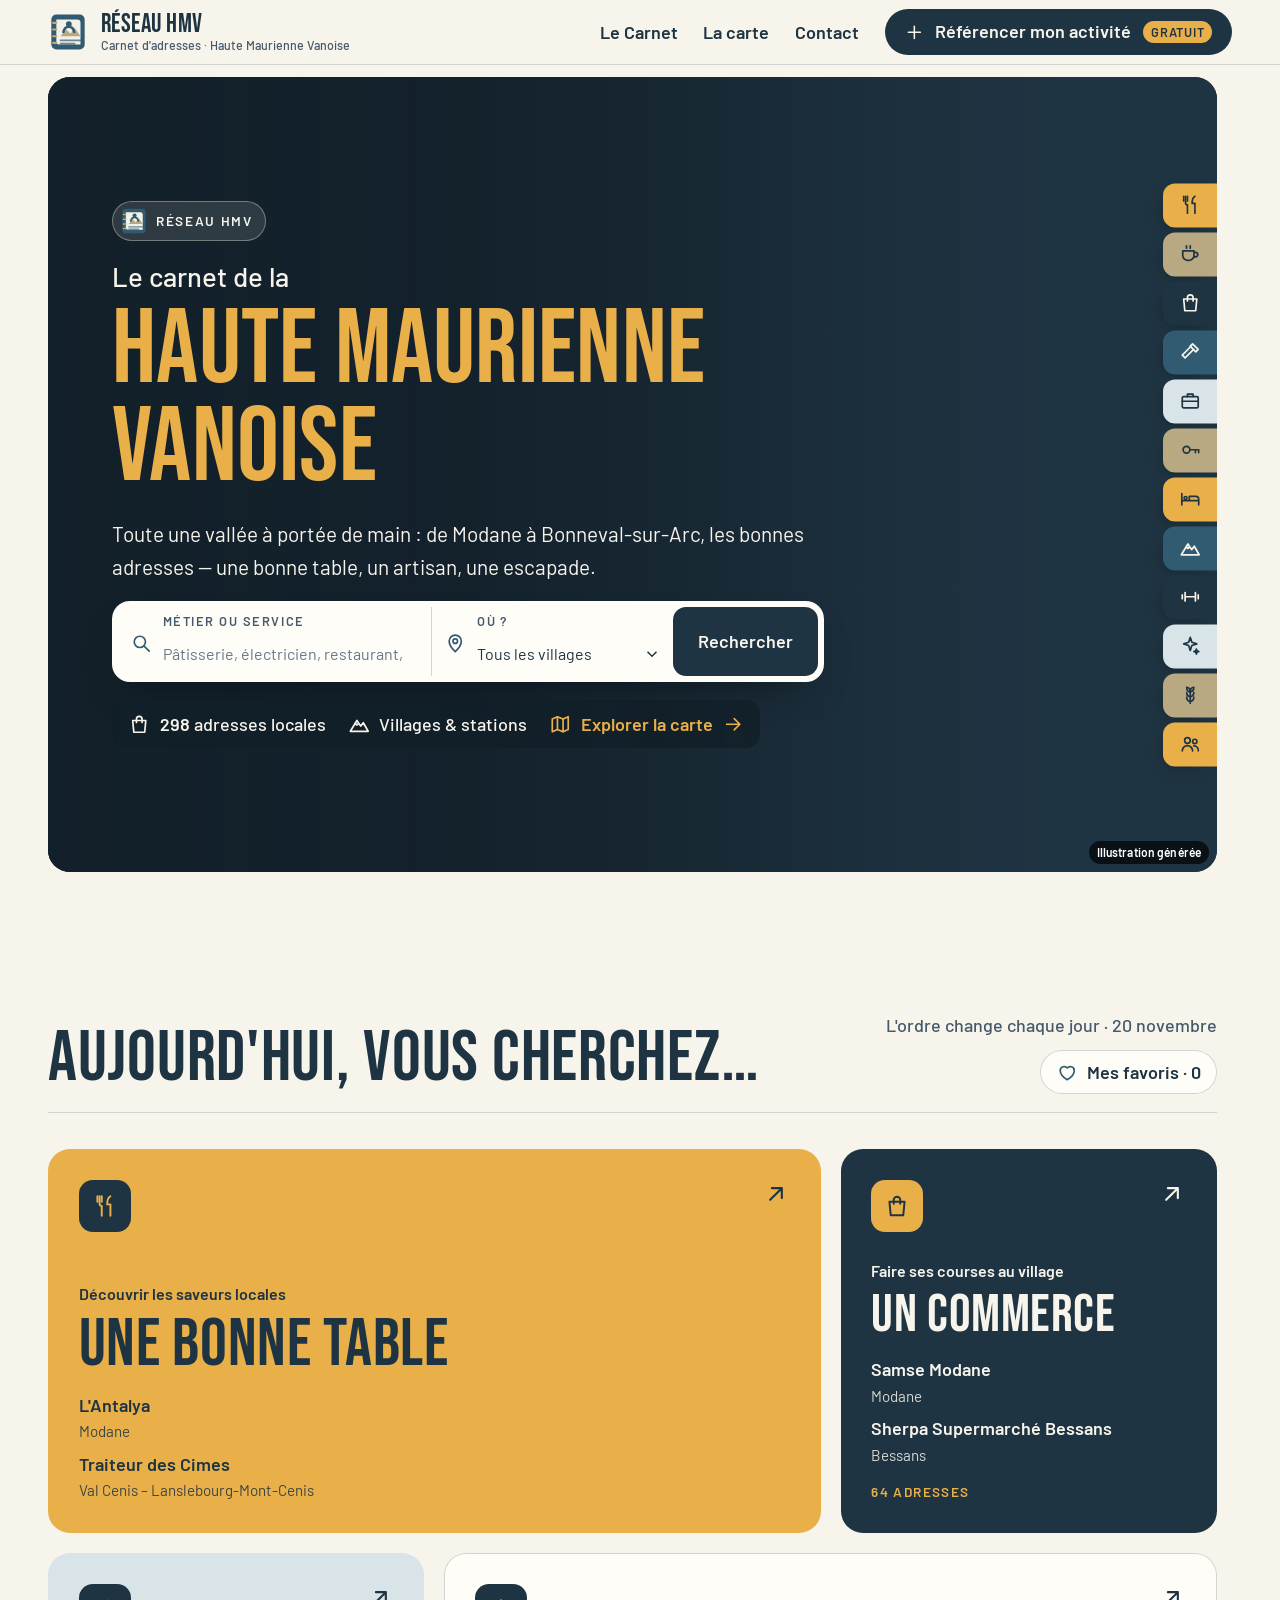
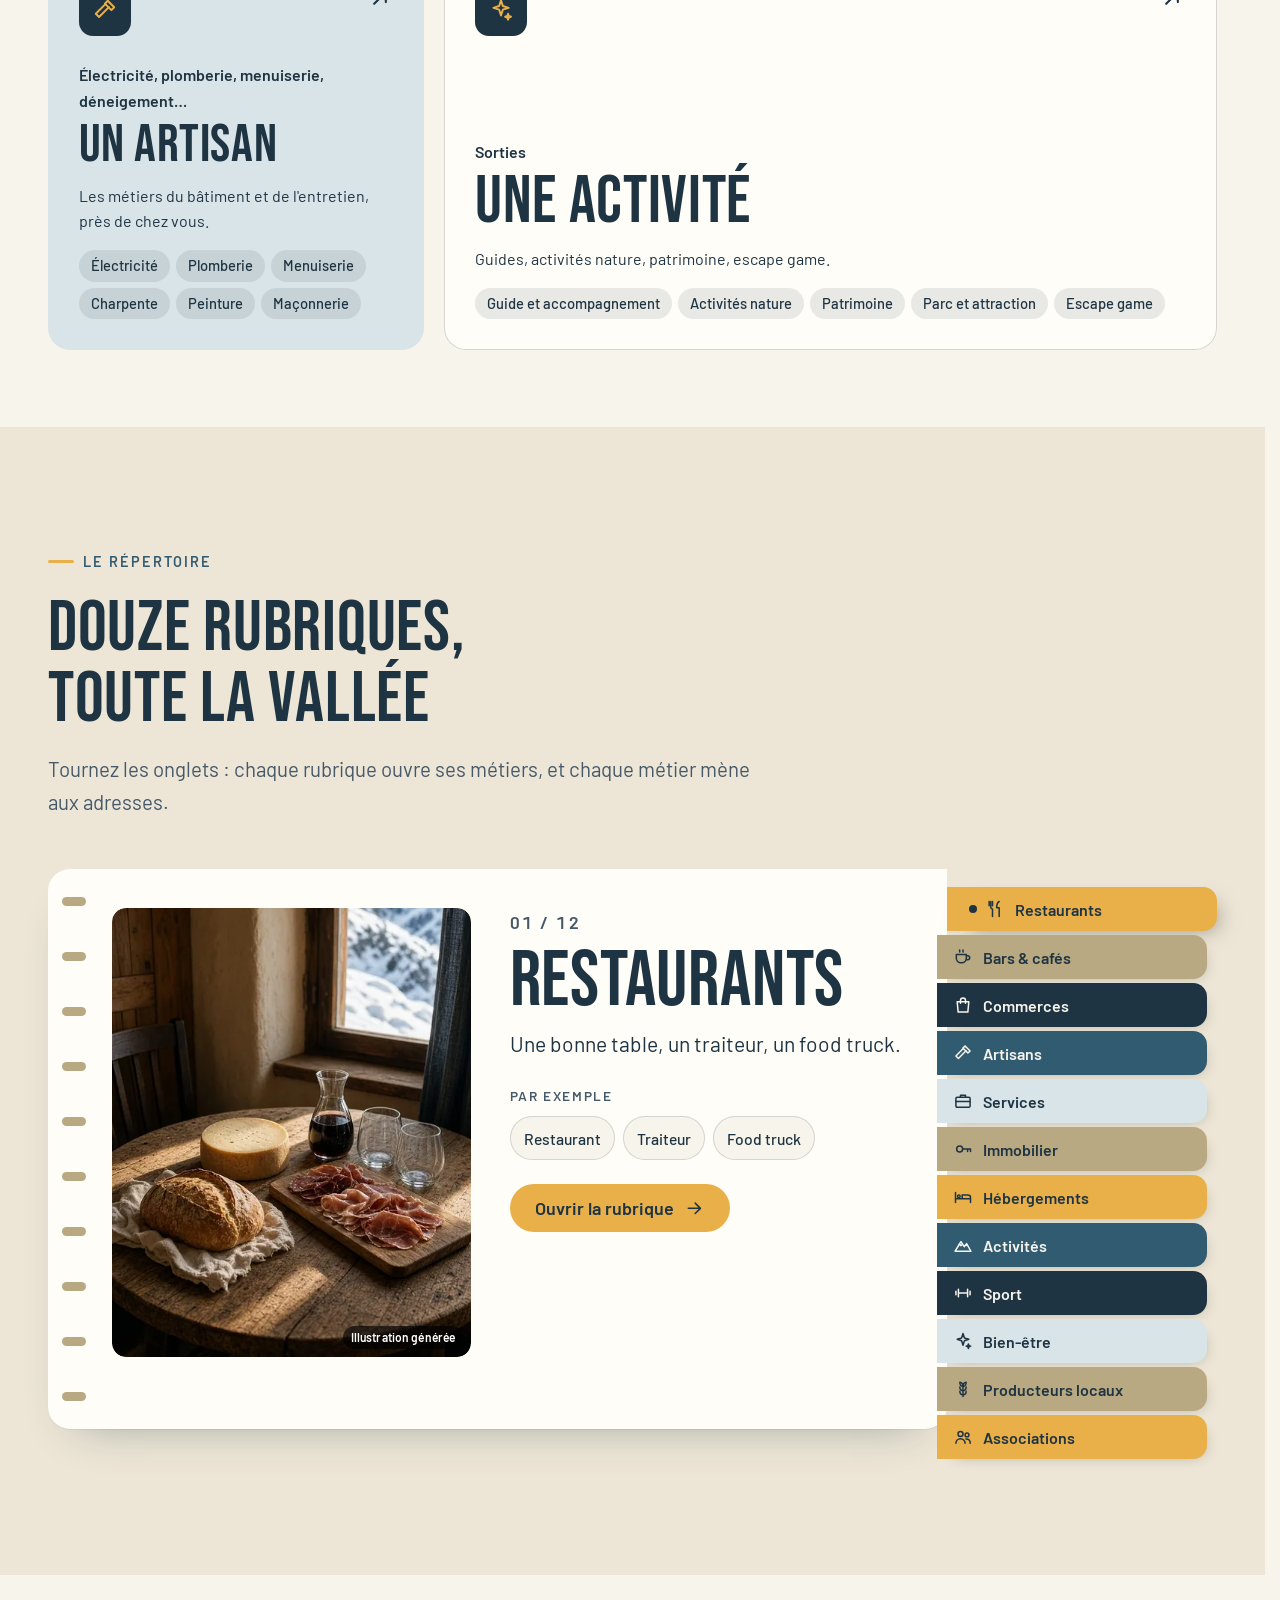
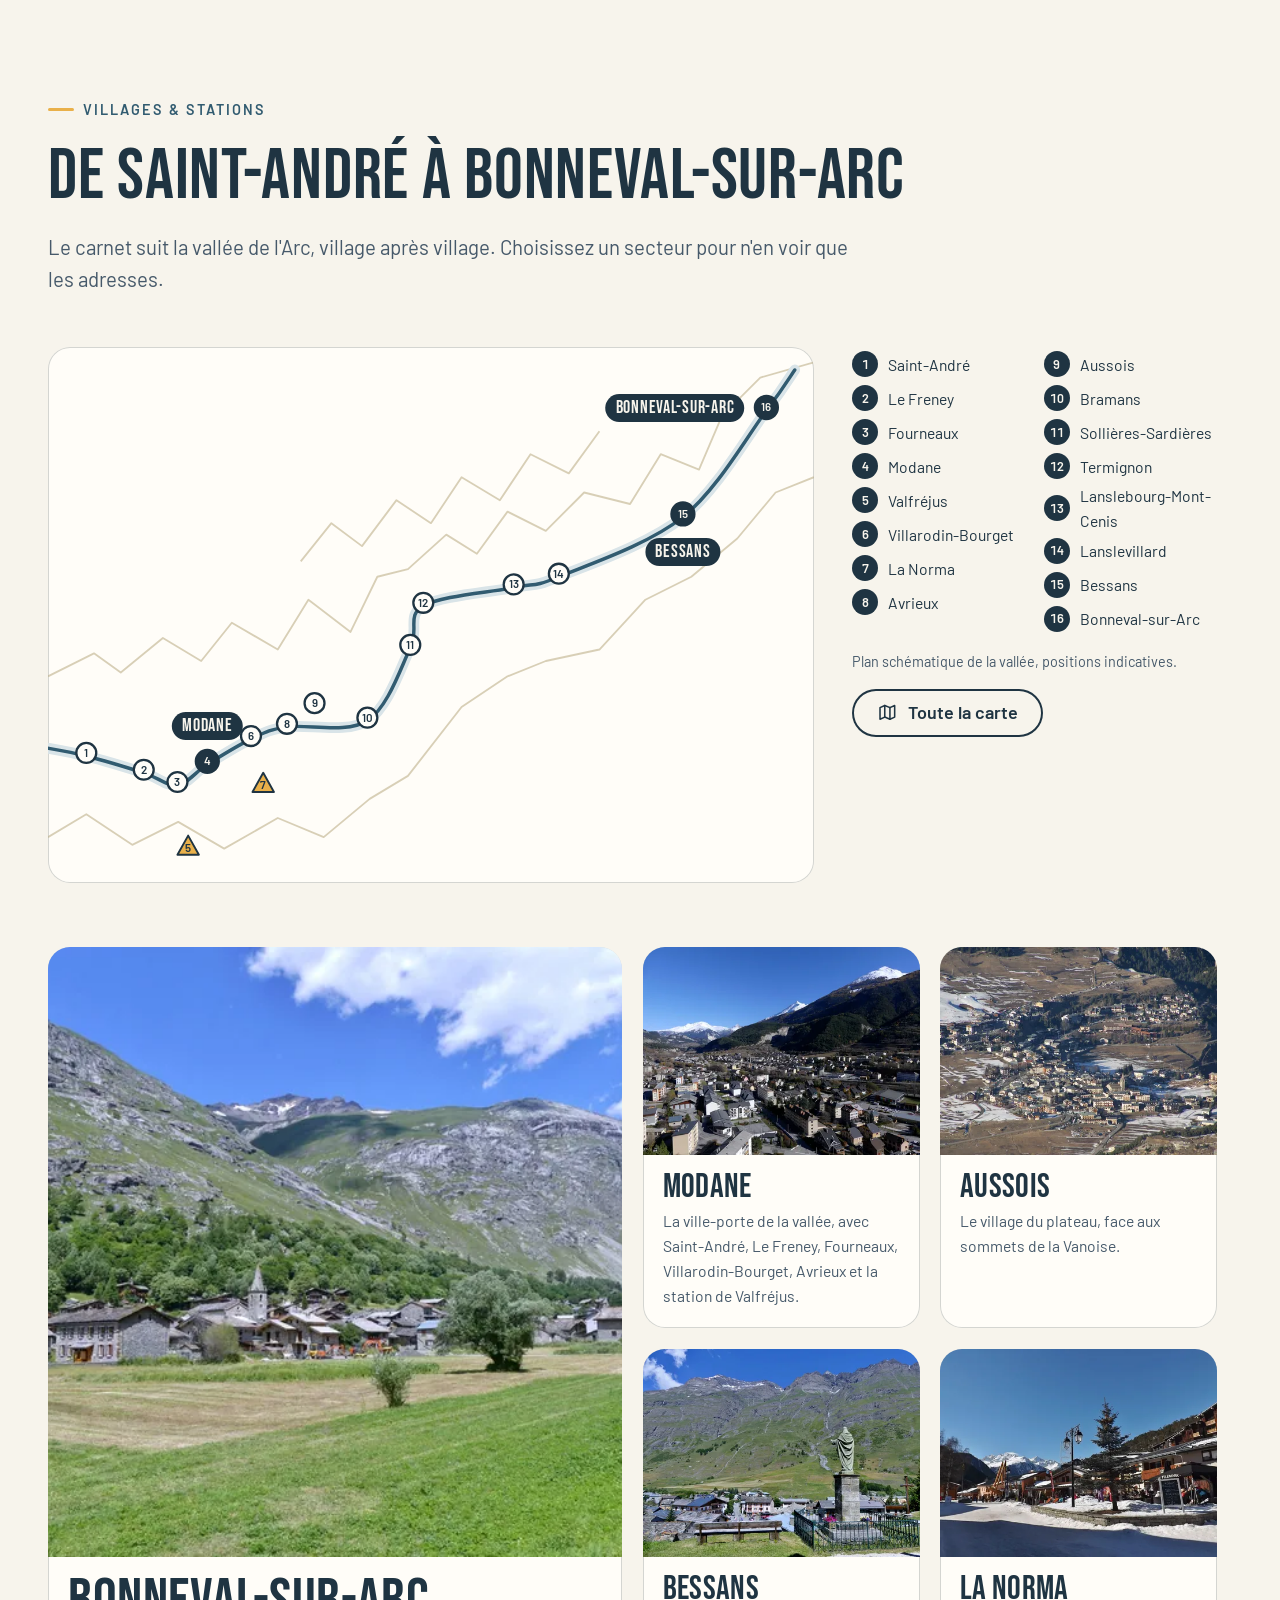
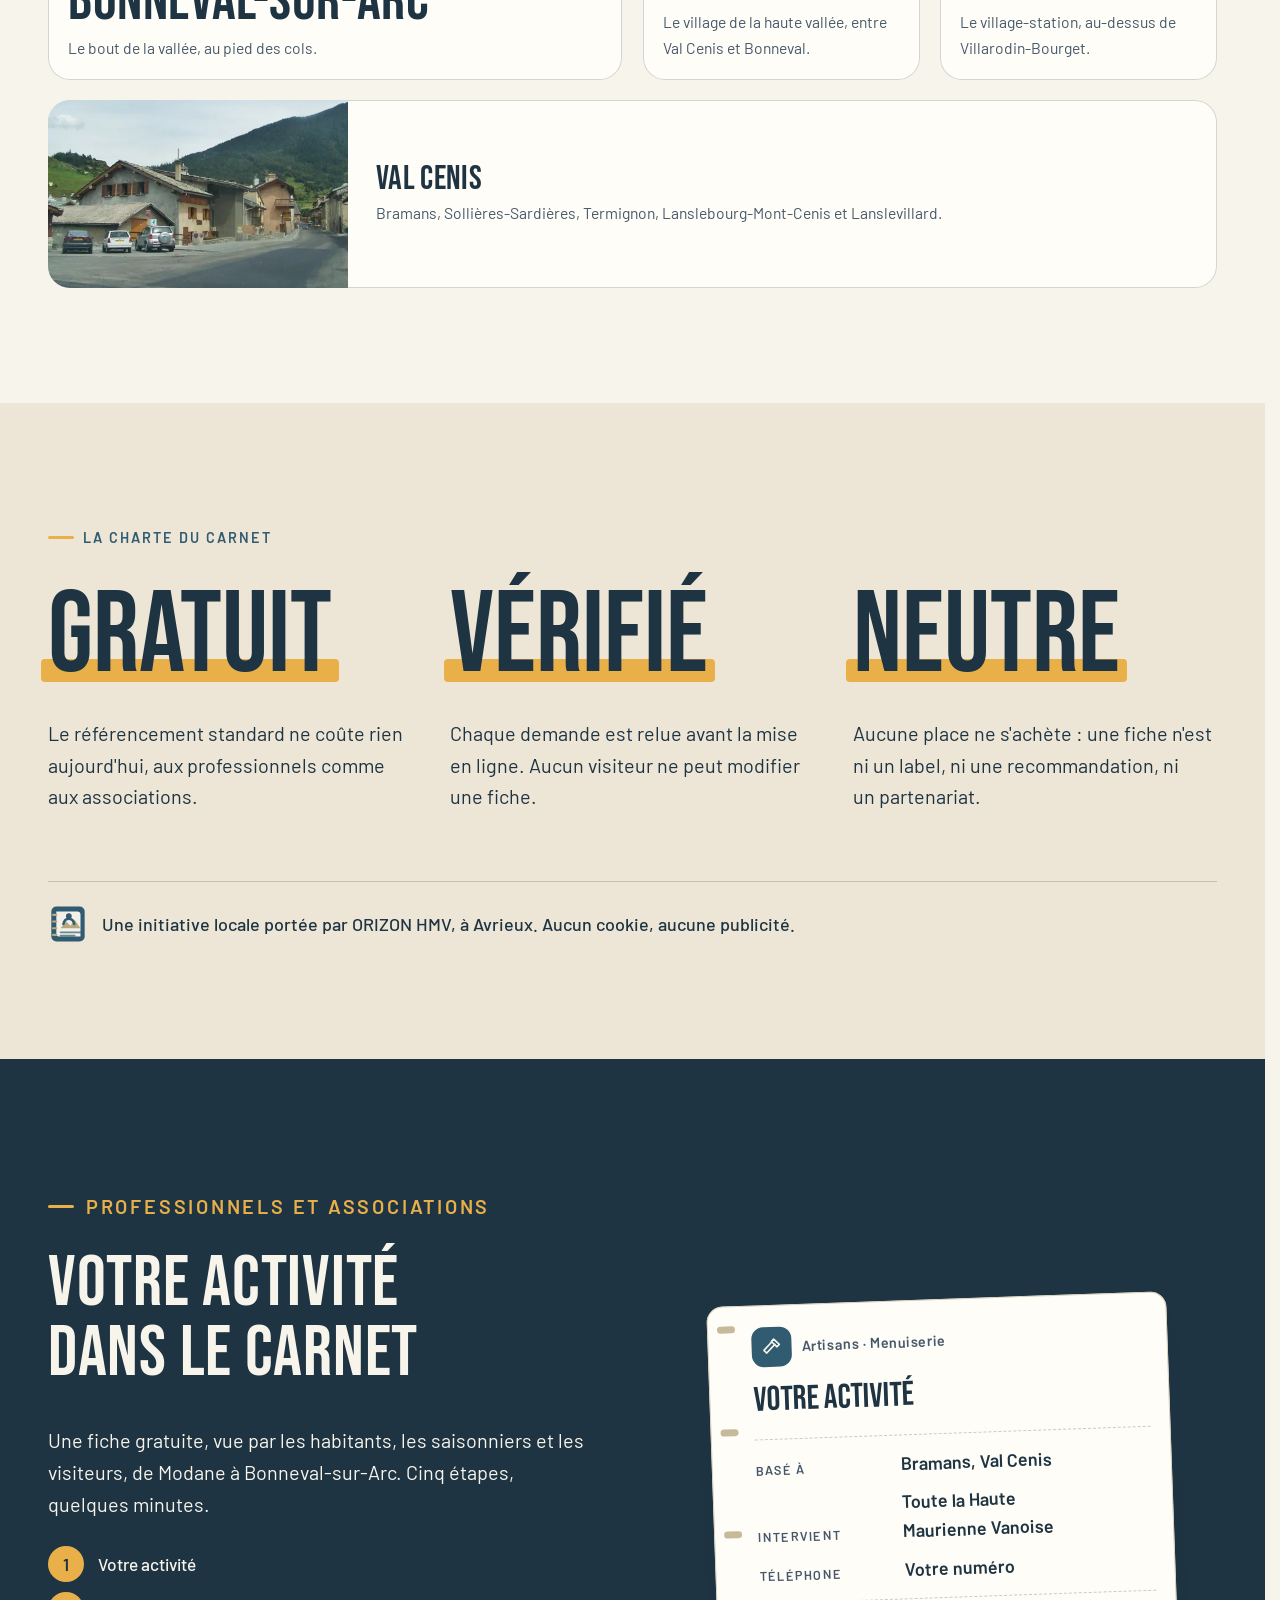
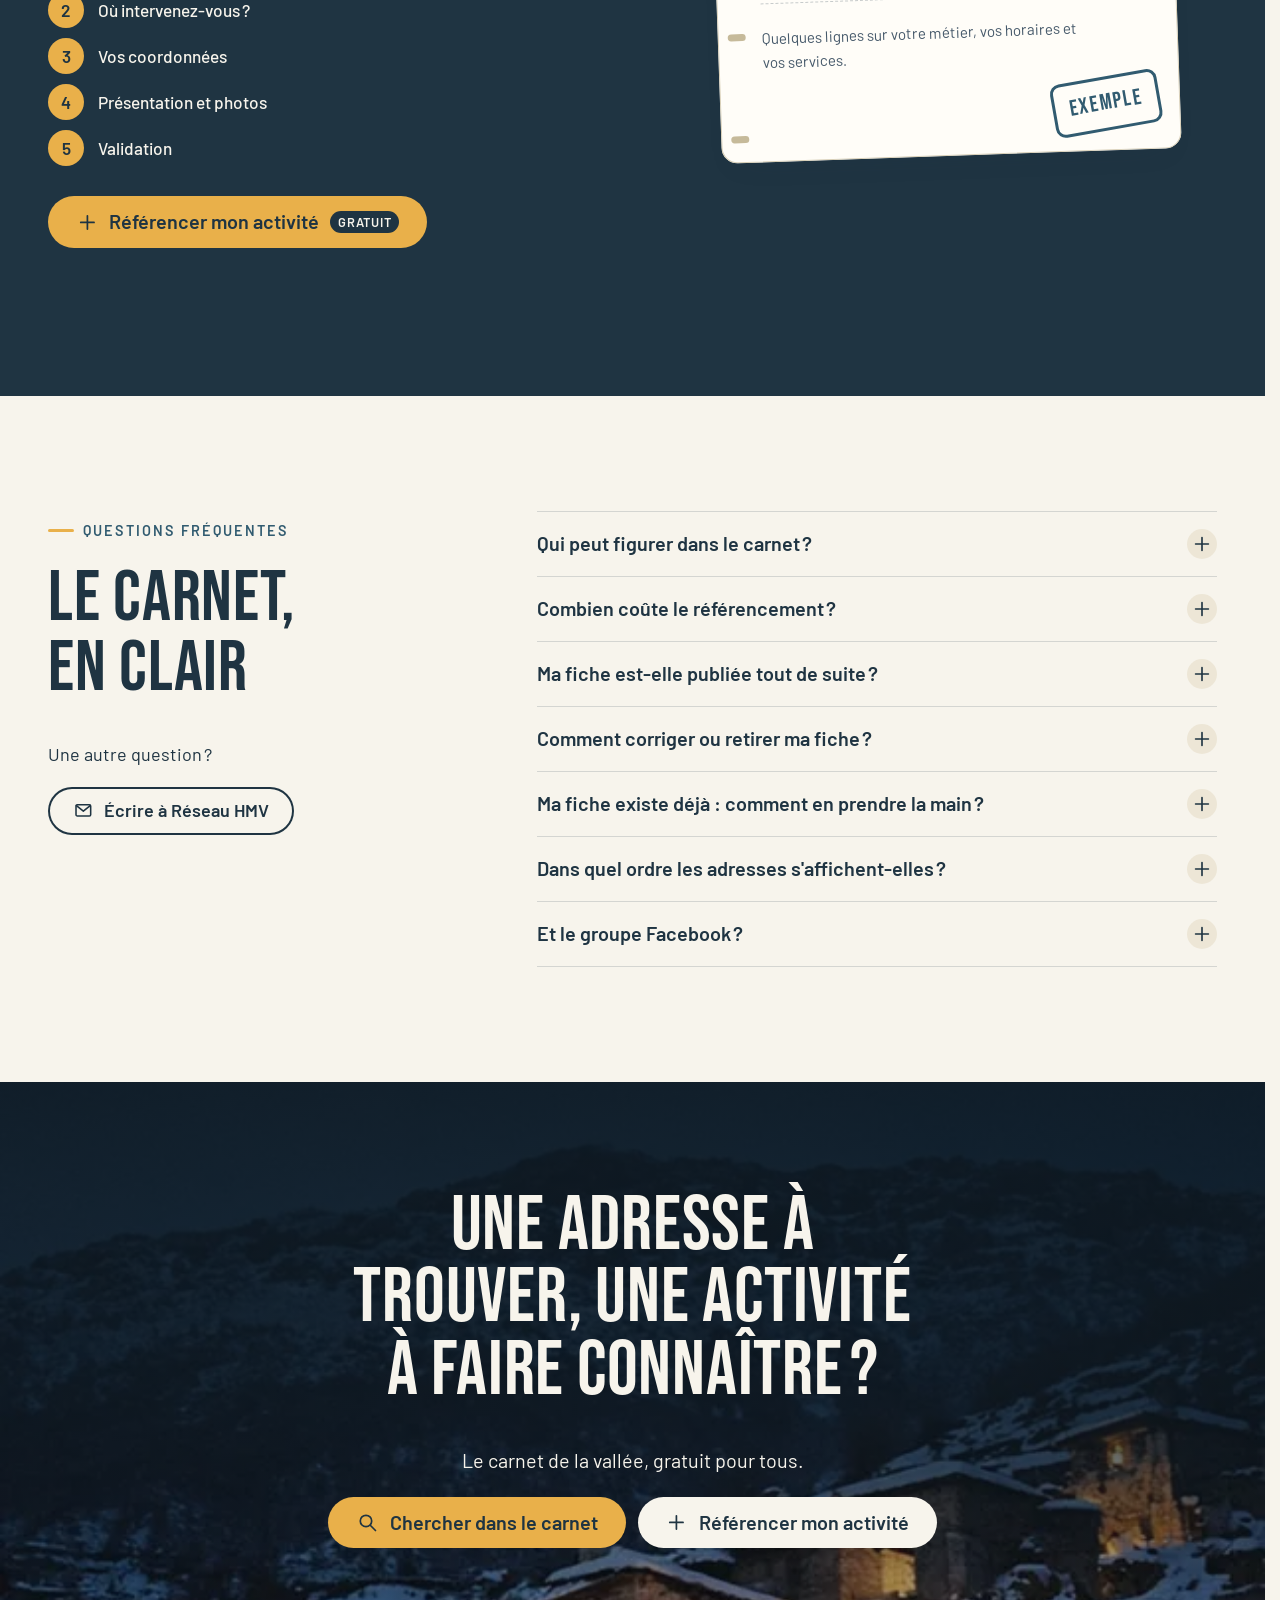
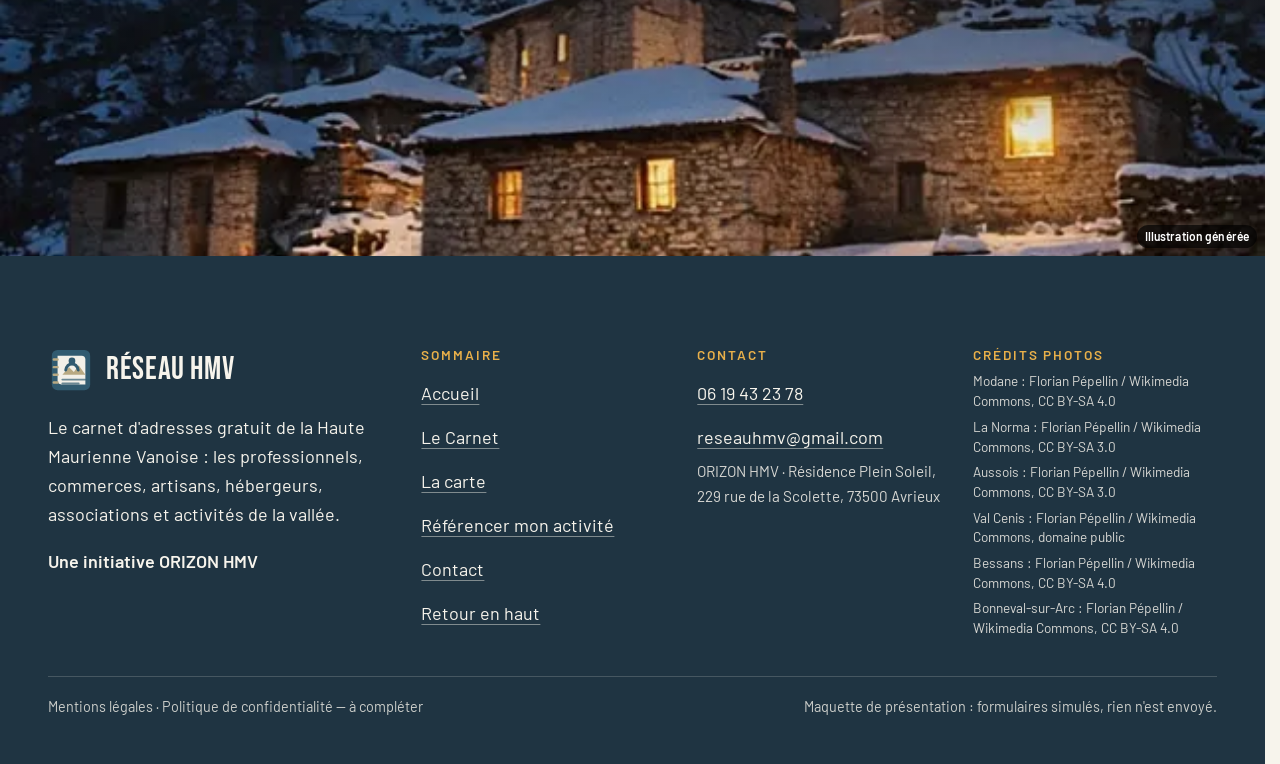
==== index.html @ 0763e782 "Maquette Reseau HMV v1" ====
<!doctype html>
<html lang="fr" data-v="1">
<head>
<meta charset="utf-8">
<meta name="viewport" content="width=device-width, initial-scale=1, viewport-fit=cover">
<title>Réseau HMV · Le carnet d&#39;adresses de la Haute Maurienne Vanoise</title>
<meta name="description" content="Toutes les bonnes adresses de la Haute Maurienne Vanoise, de Modane à Bonneval-sur-Arc : restaurants, commerces, artisans, hébergements, activités. Référencement gratuit.">
<meta name="robots" content="noindex, nofollow">
<link rel="canonical" href="https://reseauhmv-maquette.vercel.app/">
<style>:root{--fond:#f7f4ec;--texte:#1f3442;--voile-fond:#1f3442;--ouverture-fond:#1f3442;--menu-fond:#f7f4ec}:root { --entete-h: 72px; --barres-h: 0px; } html { background: var(--fond); color: var(--texte); scrollbar-gutter: stable; } body { margin: 0; background: var(--fond); } html.js:not(.secours):not([data-arrivee="retour"]) [data-anime] { opacity: 0; } html.js:not(.secours):not([data-arrivee="retour"]) [data-anime].vu { opacity: 1; } [data-voile] { position: fixed; inset: 0; z-index: 900; background: var(--voile-fond); transform: translateY(100%); visibility: hidden; pointer-events: none; } html[data-arrivee="voile"]:not(.voile-leve):not(.secours) [data-voile] { transform: none; visibility: visible; } html.secours [data-voile] { visibility: hidden !important; } .ouverture-panneau { position: fixed; inset: 0; z-index: 850; display: none; place-content: center; justify-items: center; background: var(--ouverture-fond, var(--voile-fond)); color: var(--fond); text-align: center; } html.js[data-arrivee="intro"]:not(.secours):not(.intro-finie) .ouverture-panneau { display: grid; } html.defilement-bloque, html.defilement-bloque body, html.js[data-arrivee="intro"]:not(.secours):not(.intro-finie), html.js[data-arrivee="intro"]:not(.secours):not(.intro-finie) body, html[data-arrivee="voile"]:not(.voile-leve):not(.secours), html[data-arrivee="voile"]:not(.voile-leve):not(.secours) body { overflow: hidden; } html.js[data-arrivee="intro"]:not(.secours):not(.intro-finie) { background-color: var(--ouverture-fond, var(--voile-fond)); } html[data-arrivee="voile"]:not(.voile-leve):not(.secours) { background-color: var(--voile-fond); }</style>
<script>(function () {
var d = document.documentElement, ss = null, ls = null;
try { ss = window.sessionStorage; ls = window.localStorage; } catch (e) {}
d.classList.add('js');
var nav = performance.getEntriesByType ? performance.getEntriesByType('navigation')[0] : null;
var type = nav ? nav.type : 'navigate';
var depart = null;
try { depart = JSON.parse(ss.getItem('socle:depart') || 'null'); ss.removeItem('socle:depart'); } catch (e) {}
if (depart && !(Date.now() - depart.t < 15000)) depart = null;
var mode = type === 'back_forward' ? 'retour' : type === 'reload' ? 'intro' : depart ? 'voile' : 'intro';
d.setAttribute('data-arrivee', mode);
if (mode === 'voile' && depart.couleur) d.style.setProperty('--voile-fond', depart.couleur);
if (type === 'reload' && 'scrollRestoration' in history) {
history.scrollRestoration = 'manual';
}
try {
var choisie = ls && ls.getItem('socle:langue');
var langue = (d.lang || '').slice(0, 2);
if (choisie && choisie !== langue && type === 'navigate' && !depart) {
var alt = document.querySelector('link[rel="alternate"][hreflang="' + choisie + '"]');
if (alt) location.replace(new URL(alt.href).pathname + location.search + location.hash);
}
} catch (e) {}
setTimeout(function () { if (!d.classList.contains('demarre')) d.classList.add('secours'); }, 2000);
})();</script>
<link rel="preload" href="/assets/fonts/bebas-neue-400.woff2" as="font" type="font/woff2" crossorigin>
<link rel="preload" href="/assets/fonts/barlow-400.woff2" as="font" type="font/woff2" crossorigin>
<link rel="stylesheet" href="/assets/css/socle.css?v=1">
<link rel="stylesheet" href="/assets/css/site.css?v=1">
<link rel="modulepreload" href="/assets/js/site.js?v=1">
<link rel="modulepreload" href="/assets/js/socle/index.js?v=1">
<script src="/assets/vendor/gsap.min.js" defer></script>
<script src="/assets/vendor/ScrollTrigger.min.js" defer></script>
<script src="/assets/vendor/SplitText.min.js" defer></script>
<script type="module" src="/assets/js/site.js?v=1"></script>
<meta name="theme-color" content="#f7f4ec">
<link rel="icon" href="/assets/images/favicon.svg" type="image/svg+xml">
<link rel="apple-touch-icon" href="/assets/images/apple-touch-icon.png">
<meta property="og:type" content="website">
<meta property="og:site_name" content="Réseau HMV">
<meta property="og:locale" content="fr_FR">
<meta property="og:title" content="Réseau HMV · Le carnet d&#39;adresses de la Haute Maurienne Vanoise">
<meta property="og:description" content="Toutes les bonnes adresses de la Haute Maurienne Vanoise, de Modane à Bonneval-sur-Arc : restaurants, commerces, artisans, hébergements, activités. Référencement gratuit.">
<meta property="og:url" content="https://reseauhmv-maquette.vercel.app/">
<meta property="og:image" content="https://reseauhmv-maquette.vercel.app/assets/partage/accueil-fr.jpg">
<meta property="og:image:width" content="1200">
<meta property="og:image:height" content="630">
<meta property="og:image:alt" content="Réseau HMV, le carnet d&#39;adresses de la Haute Maurienne Vanoise">
<meta name="twitter:card" content="summary_large_image">
<script type="application/ld+json">{"@context":"https://schema.org","@type":"Organization","name":"Réseau HMV","alternateName":"Le Carnet d'Adresses de la Haute Maurienne Vanoise","url":"https://reseauhmv-maquette.vercel.app/","email":"reseauhmv@gmail.com","telephone":"+33619432378","areaServed":"Haute Maurienne Vanoise, Savoie","parentOrganization":{"@type":"Organization","name":"ORIZON HMV","address":{"@type":"PostalAddress","streetAddress":"Résidence Plein Soleil, 229 rue de la Scolette","postalCode":"73500","addressLocality":"Avrieux","addressCountry":"FR"}},"description":"Le carnet d'adresses gratuit de la Haute Maurienne Vanoise : professionnels, commerces, artisans, hébergeurs, associations et activités, de Modane à Bonneval-sur-Arc."}</script>
</head>
<body id="haut">
<div data-voile data-forme="glisse" aria-hidden="true"><span class="anneaux anneaux--voile" aria-hidden="true"><i style="--i:0"></i><i style="--i:1"></i><i style="--i:2"></i><i style="--i:3"></i><i style="--i:4"></i><i style="--i:5"></i><i style="--i:6"></i><i style="--i:7"></i><i style="--i:8"></i><i style="--i:9"></i><i style="--i:10"></i><i style="--i:11"></i><i style="--i:12"></i><i style="--i:13"></i></span><div class="voile-contenu"><svg class="voile-picto" viewBox="0 0 48 48" width="48" height="48" aria-hidden="true" focusable="false">
  <rect class="picto-couv" x="4" y="3" width="40" height="42" rx="6" fill="#315B70"/>
  <path class="picto-page" d="M10 9h25a4 4 0 0 1 4 4v26H14a4 4 0 0 1-4-4V9Z" fill="#F2F0E8"/>
  <path class="picto-anneaux" d="M10 13H6M10 21H6M10 29H6M10 37H6" fill="none" stroke="#B8A982" stroke-width="2.5" stroke-linecap="round"/>
  <path class="picto-mont" d="m15 29 7-8 5 5 5-7 7 10H15Z" fill="#B8A982"/>
  <circle cx="25" cy="14.5" r="3.5" fill="#315B70"/>
  <path d="M18.5 24c.9-4.2 3-6.3 6.5-6.3s5.6 2.1 6.5 6.3" fill="none" stroke="#315B70" stroke-width="3" stroke-linecap="round"/>
  <path d="M15 34h24M15 38h17" fill="none" stroke="#315B70" stroke-width="2" stroke-linecap="round" opacity=".7"/>
</svg><span data-voile-libelle>Accueil</span></div></div>
<div class="ouverture-panneau" data-ouverture aria-hidden="true">
  <span class="anneaux anneaux--couverture" aria-hidden="true"><i style="--i:0"></i><i style="--i:1"></i><i style="--i:2"></i><i style="--i:3"></i><i style="--i:4"></i><i style="--i:5"></i><i style="--i:6"></i><i style="--i:7"></i><i style="--i:8"></i></span>
  <span class="ouverture-objet" data-ouverture-objet><svg class="ouverture-picto" viewBox="0 0 48 48" width="48" height="48" aria-hidden="true" focusable="false">
  <rect class="picto-couv" x="4" y="3" width="40" height="42" rx="6" fill="#315B70"/>
  <path class="picto-page" d="M10 9h25a4 4 0 0 1 4 4v26H14a4 4 0 0 1-4-4V9Z" fill="#F2F0E8"/>
  <path class="picto-anneaux" d="M10 13H6M10 21H6M10 29H6M10 37H6" fill="none" stroke="#B8A982" stroke-width="2.5" stroke-linecap="round"/>
  <path class="picto-mont" d="m15 29 7-8 5 5 5-7 7 10H15Z" fill="#B8A982"/>
  <circle cx="25" cy="14.5" r="3.5" fill="#315B70"/>
  <path d="M18.5 24c.9-4.2 3-6.3 6.5-6.3s5.6 2.1 6.5 6.3" fill="none" stroke="#315B70" stroke-width="3" stroke-linecap="round"/>
  <path d="M15 34h24M15 38h17" fill="none" stroke="#315B70" stroke-width="2" stroke-linecap="round" opacity=".7"/>
</svg></span>
  <p class="ouverture-nom">Réseau HMV</p>
  <span class="ouverture-trait"></span>
  <p class="ouverture-ligne">Le carnet d&#39;adresses de la Haute Maurienne Vanoise</p>
</div>
<a class="evitement" href="#contenu">Aller au contenu</a>
<header data-entete>
  <div class="entete-rangee">
    <a class="entete-logo" href="/" data-libelle="Accueil" aria-current="page">
      <svg class="entete-picto" viewBox="0 0 48 48" width="48" height="48" aria-hidden="true" focusable="false">
  <rect class="picto-couv" x="4" y="3" width="40" height="42" rx="6" fill="#315B70"/>
  <path class="picto-page" d="M10 9h25a4 4 0 0 1 4 4v26H14a4 4 0 0 1-4-4V9Z" fill="#F2F0E8"/>
  <path class="picto-anneaux" d="M10 13H6M10 21H6M10 29H6M10 37H6" fill="none" stroke="#B8A982" stroke-width="2.5" stroke-linecap="round"/>
  <path class="picto-mont" d="m15 29 7-8 5 5 5-7 7 10H15Z" fill="#B8A982"/>
  <circle cx="25" cy="14.5" r="3.5" fill="#315B70"/>
  <path d="M18.5 24c.9-4.2 3-6.3 6.5-6.3s5.6 2.1 6.5 6.3" fill="none" stroke="#315B70" stroke-width="3" stroke-linecap="round"/>
  <path d="M15 34h24M15 38h17" fill="none" stroke="#315B70" stroke-width="2" stroke-linecap="round" opacity=".7"/>
</svg><span class="entete-nom"><b>Réseau HMV</b><small>Carnet d&#39;adresses · Haute Maurienne Vanoise</small></span>
    </a>
    <nav data-nav aria-label="Navigation principale">
      <ul><li><a href="/carnet" data-libelle="Le Carnet">Le Carnet</a></li><li><a href="/carte" data-libelle="La carte">La carte</a></li><li><a href="/contact" data-libelle="Contact">Contact</a></li></ul>
    </nav>
    <div class="entete-actions">
      <a class="bouton bouton--nuit entete-action" href="/referencer" data-libelle="Référencer mon activité"><svg class="icone" viewBox="0 0 24 24" width="24" height="24" fill="none" stroke="currentColor" stroke-width="1.8" stroke-linecap="round" stroke-linejoin="round" aria-hidden="true" focusable="false"><path d="M12 5v14M5 12h14"/></svg><span>Référencer mon activité</span><em class="pastille">Gratuit</em></a>
      <button type="button" data-menu-bouton aria-controls="menu" aria-expanded="false" data-libelle-ouvrir="Menu" data-libelle-fermer="Fermer"><span data-libelle-bouton>Menu</span></button>
      <a class="menu-sansjs" href="#menu" data-menu-lien>Menu</a>
    </div>
  </div>
</header>
<script>/* Avant le premier affichage : rangées de la navigation (même règle que ajusterNav dans assets/js/socle/entete.js)
   et hauteur réelle de l'en-tête, pour que rien ne saute quand le JavaScript du site prend la main. */
(function () {
  var h = document.documentElement, u = document.querySelector('[data-nav] ul'), e = document.querySelector('[data-entete]');
  if (u) {
    var deborde = function () { return u.scrollWidth > u.clientWidth + 1; }, c = deborde();
    if (c && window.matchMedia('(min-width: 900px)').matches) {
      h.classList.add('nav-deux-rangees'); c = deborde();
      if (c) { h.classList.add('nav-deux-lignes'); var a = u.querySelector('a'); c = !a || u.getBoundingClientRect().height > a.getBoundingClientRect().height * 2.5; }
      if (c) h.classList.remove('nav-deux-rangees', 'nav-deux-lignes');
    }
    if (c) h.classList.add('nav-compacte');
  }
  if (e) h.style.setProperty('--entete-h', Math.round(e.getBoundingClientRect().height) + 'px');
})();</script>
<span id="menu-ferme" aria-hidden="true"></span>
<div id="menu" data-menu role="dialog" aria-modal="true" aria-label="Menu">
  <p class="menu-sansjs-fermer"><a href="#menu-ferme">Fermer</a></p>
  <ul><li style="--i:0"><a href="/" class="menu-lien" data-libelle="Accueil" aria-current="page">Accueil</a></li><li style="--i:1"><a href="/carnet" class="menu-lien" data-libelle="Le Carnet">Le Carnet</a></li><li style="--i:2"><a href="/carte" class="menu-lien" data-libelle="La carte">La carte</a></li><li style="--i:3"><a href="/referencer" class="menu-lien" data-libelle="Référencer mon activité">Référencer mon activité</a></li><li style="--i:4"><a href="/contact" class="menu-lien" data-libelle="Contact">Contact</a></li></ul>
  <p class="menu-contact"><a href="tel:+33619432378"><svg class="icone" viewBox="0 0 24 24" width="24" height="24" fill="none" stroke="currentColor" stroke-width="1.8" stroke-linecap="round" stroke-linejoin="round" aria-hidden="true" focusable="false"><path d="M6.5 3.5h3l1.5 4-2 1.3a10.5 10.5 0 0 0 6.2 6.2l1.3-2 4 1.5v3a2 2 0 0 1-2.2 2A16.5 16.5 0 0 1 4.5 5.7a2 2 0 0 1 2-2.2z"/></svg>06 19 43 23 78</a><a href="mailto:reseauhmv@gmail.com"><svg class="icone" viewBox="0 0 24 24" width="24" height="24" fill="none" stroke="currentColor" stroke-width="1.8" stroke-linecap="round" stroke-linejoin="round" aria-hidden="true" focusable="false"><rect x="3.5" y="5.5" width="17" height="13" rx="1.5"/><path d="m4 6.5 8 6.5 8-6.5"/></svg>reseauhmv@gmail.com</a></p>
</div>
<main id="contenu" tabindex="-1">
<section class="ouv" id="debut">
  <div class="ouv-cadre">
    <figure class="media ouv-media" data-grok data-fx="parallaxe" data-fx-force="8" data-boucle-css data-effet="respire" style="--cadrage:62% 55%;--cadrage-mobile:60% 70%">
  <picture><source media="(max-width: 760px) and (orientation: portrait)" srcset="/assets/images/grok/ouverture-vallee-mobile-640.webp 640w, /assets/images/grok/ouverture-vallee-mobile-1080.webp 1080w" sizes="(max-width: 760px) 100vw, 92vw">
    <img src="/assets/images/grok/ouverture-vallee-1280.webp" srcset="/assets/images/grok/ouverture-vallee-640.webp 640w, /assets/images/grok/ouverture-vallee-1280.webp 1280w, /assets/images/grok/ouverture-vallee-1920.webp 1920w" sizes="(max-width: 760px) 100vw, 92vw" alt="Vallée de haute montagne au début de l&#39;hiver, un village de pierre au pied des pentes enneigées" width="1280" height="720" fetchpriority="high" loading="eager" decoding="async">
  </picture><figcaption class="mention-ia">Illustration générée</figcaption>
</figure>
    <div class="ouv-texte">
      <p class="ouv-pastille" data-anime="gsap"><svg class="ouv-picto" viewBox="0 0 48 48" width="48" height="48" aria-hidden="true" focusable="false">
  <rect class="picto-couv" x="4" y="3" width="40" height="42" rx="6" fill="#315B70"/>
  <path class="picto-page" d="M10 9h25a4 4 0 0 1 4 4v26H14a4 4 0 0 1-4-4V9Z" fill="#F2F0E8"/>
  <path class="picto-anneaux" d="M10 13H6M10 21H6M10 29H6M10 37H6" fill="none" stroke="#B8A982" stroke-width="2.5" stroke-linecap="round"/>
  <path class="picto-mont" d="m15 29 7-8 5 5 5-7 7 10H15Z" fill="#B8A982"/>
  <circle cx="25" cy="14.5" r="3.5" fill="#315B70"/>
  <path d="M18.5 24c.9-4.2 3-6.3 6.5-6.3s5.6 2.1 6.5 6.3" fill="none" stroke="#315B70" stroke-width="3" stroke-linecap="round"/>
  <path d="M15 34h24M15 38h17" fill="none" stroke="#315B70" stroke-width="2" stroke-linecap="round" opacity=".7"/>
</svg><span>Réseau HMV</span></p>
      <h1 class="ouv-titre">
        <span class="ouv-ligne-m"><span class="ouv-ligne ouv-ligne--petite">Le carnet de la</span></span>
        <span class="ouv-ligne-m"><span class="ouv-ligne">Haute Maurienne</span></span>
        <span class="ouv-ligne-m"><span class="ouv-ligne">Vanoise</span></span>
      </h1>
      <p class="ouv-accroche masque-ecran-tres-bas" data-anime="gsap">Toute une vallée à portée de main : de Modane à Bonneval-sur-Arc, les bonnes adresses — une bonne table, un artisan, une escapade.</p>
      <div class="ouv-recherche" data-anime="gsap"><form class="recherche " action="/carnet" method="get" role="search" data-iris-centre data-recherche>
  <label class="recherche-champ"><svg class="icone" viewBox="0 0 24 24" width="24" height="24" fill="none" stroke="currentColor" stroke-width="1.8" stroke-linecap="round" stroke-linejoin="round" aria-hidden="true" focusable="false"><circle cx="10.5" cy="10.5" r="6"/><path d="m15 15 5.5 5.5"/></svg><span class="recherche-lib">Métier ou service</span><input type="search" name="q" placeholder="Pâtisserie, électricien, restaurant, Modane…" autocomplete="off" enterkeyhint="search"></label>
  <label class="recherche-champ recherche-champ--ou"><svg class="icone" viewBox="0 0 24 24" width="24" height="24" fill="none" stroke="currentColor" stroke-width="1.8" stroke-linecap="round" stroke-linejoin="round" aria-hidden="true" focusable="false"><path d="M12 21s-6.5-6.2-6.5-11.2a6.5 6.5 0 0 1 13 0C18.5 14.8 12 21 12 21z"/><circle cx="12" cy="9.8" r="2.4"/></svg><span class="recherche-lib">Où ?</span><select name="village"><option value="">Tous les villages</option><option value="Saint-André">Saint-André</option><option value="Le Freney">Le Freney</option><option value="Fourneaux">Fourneaux</option><option value="Modane">Modane</option><option value="Valfréjus">Valfréjus</option><option value="Villarodin-Bourget">Villarodin-Bourget</option><option value="La Norma">La Norma</option><option value="Avrieux">Avrieux</option><option value="Aussois">Aussois</option><option value="Bramans">Bramans</option><option value="Sollières-Sardières">Sollières-Sardières</option><option value="Termignon">Termignon</option><option value="Lanslebourg-Mont-Cenis">Lanslebourg-Mont-Cenis</option><option value="Lanslevillard">Lanslevillard</option><option value="Bessans">Bessans</option><option value="Bonneval-sur-Arc">Bonneval-sur-Arc</option></select></label>
  <button type="submit" class="bouton bouton--nuit" data-action-principale>Rechercher</button>
</form></div>
      <ul class="ouv-infos" data-info-cle data-anime="gsap">
        <li><svg class="icone" viewBox="0 0 24 24" width="24" height="24" fill="none" stroke="currentColor" stroke-width="1.8" stroke-linecap="round" stroke-linejoin="round" aria-hidden="true" focusable="false"><path d="M5 8h14l-1.2 12.5H6.2z"/><path d="M9 10V6.5a3 3 0 0 1 6 0V10"/></svg><span><b class="chiffre" data-compteur="298">298</b> adresses locales</span></li>
        <li class="masque-ecran-tres-bas"><svg class="icone" viewBox="0 0 24 24" width="24" height="24" fill="none" stroke="currentColor" stroke-width="1.8" stroke-linecap="round" stroke-linejoin="round" aria-hidden="true" focusable="false"><path d="m2.5 19.5 7-11.5 4 6 2.8-3.6 5.2 9.1z"/><path d="m7.6 11.2 1.9 1.6 1.7-1.4"/></svg><span>Villages &amp; stations</span></li>
        <li><a href="/carte" class="ouv-lien-carte" data-libelle="La carte"><svg class="icone" viewBox="0 0 24 24" width="24" height="24" fill="none" stroke="currentColor" stroke-width="1.8" stroke-linecap="round" stroke-linejoin="round" aria-hidden="true" focusable="false"><path d="m3.5 6.5 5.5-2.5 6 2.5 5.5-2.5v13.5L15 20l-6-2.5-5.5 2.5z"/><path d="M9 4v13.5M15 6.5V20"/></svg><span>Explorer la carte</span><svg class="icone icone--fleche" viewBox="0 0 24 24" width="24" height="24" fill="none" stroke="currentColor" stroke-width="1.8" stroke-linecap="round" stroke-linejoin="round" aria-hidden="true" focusable="false"><path d="M5 12h14M13 6l6 6-6 6"/></svg></a></li>
      </ul>
    </div>
    <nav class="tranche" aria-label="Les rubriques du carnet">
      <ul><li style="--i:0"><a class="tranche-onglet teinte-moutarde" href="/carnet?rubrique=restaurants#resultats" data-libelle="Le Carnet"><svg class="icone" viewBox="0 0 24 24" width="24" height="24" fill="none" stroke="currentColor" stroke-width="1.8" stroke-linecap="round" stroke-linejoin="round" aria-hidden="true" focusable="false"><path d="M7 3v7a2 2 0 0 0 2 2v9"/><path d="M5 3v5M9 3v5"/><path d="M17 3c-2.2 1.2-3 4.2-3 7.5h3V21"/></svg><span>Restaurants</span></a></li><li style="--i:1"><a class="tranche-onglet teinte-sable" href="/carnet?rubrique=bars-cafes#resultats" data-libelle="Le Carnet"><svg class="icone" viewBox="0 0 24 24" width="24" height="24" fill="none" stroke="currentColor" stroke-width="1.8" stroke-linecap="round" stroke-linejoin="round" aria-hidden="true" focusable="false"><path d="M4 9h12v4.5A5.5 5.5 0 0 1 10.5 19h-1A5.5 5.5 0 0 1 4 13.5z"/><path d="M16 10.5h1.6a2.4 2.4 0 0 1 0 4.8H16"/><path d="M8 3.5v2.5M12 3.5v2.5"/></svg><span>Bars &amp; cafés</span></a></li><li style="--i:2"><a class="tranche-onglet teinte-nuit" href="/carnet?rubrique=commerces#resultats" data-libelle="Le Carnet"><svg class="icone" viewBox="0 0 24 24" width="24" height="24" fill="none" stroke="currentColor" stroke-width="1.8" stroke-linecap="round" stroke-linejoin="round" aria-hidden="true" focusable="false"><path d="M5 8h14l-1.2 12.5H6.2z"/><path d="M9 10V6.5a3 3 0 0 1 6 0V10"/></svg><span>Commerces</span></a></li><li style="--i:3"><a class="tranche-onglet teinte-petrole" href="/carnet?rubrique=artisans#resultats" data-libelle="Le Carnet"><svg class="icone" viewBox="0 0 24 24" width="24" height="24" fill="none" stroke="currentColor" stroke-width="1.8" stroke-linecap="round" stroke-linejoin="round" aria-hidden="true" focusable="false"><path d="m14.5 3.5 6 6-2.6 2.6-6-6z"/><path d="M12.6 6.4 3.5 15.5l3 3 9.1-9.1"/></svg><span>Artisans</span></a></li><li style="--i:4"><a class="tranche-onglet teinte-brume" href="/carnet?rubrique=services#resultats" data-libelle="Le Carnet"><svg class="icone" viewBox="0 0 24 24" width="24" height="24" fill="none" stroke="currentColor" stroke-width="1.8" stroke-linecap="round" stroke-linejoin="round" aria-hidden="true" focusable="false"><rect x="3.5" y="7.5" width="17" height="12" rx="1.5"/><path d="M9 7.5V5h6v2.5M3.5 12.5h17"/></svg><span>Services</span></a></li><li style="--i:5"><a class="tranche-onglet teinte-sable" href="/carnet?rubrique=immobilier#resultats" data-libelle="Le Carnet"><svg class="icone" viewBox="0 0 24 24" width="24" height="24" fill="none" stroke="currentColor" stroke-width="1.8" stroke-linecap="round" stroke-linejoin="round" aria-hidden="true" focusable="false"><circle cx="8" cy="12" r="3.6"/><path d="M11.6 12H21v3M17.5 12v3"/></svg><span>Immobilier</span></a></li><li style="--i:6"><a class="tranche-onglet teinte-moutarde" href="/carnet?rubrique=hebergements#resultats" data-libelle="Le Carnet"><svg class="icone" viewBox="0 0 24 24" width="24" height="24" fill="none" stroke="currentColor" stroke-width="1.8" stroke-linecap="round" stroke-linejoin="round" aria-hidden="true" focusable="false"><path d="M3 18.5V6.5M3 14h18v4.5M21 14v-1.5A3 3 0 0 0 18 9.5h-7V14"/><circle cx="7" cy="11.2" r="1.6"/></svg><span>Hébergements</span></a></li><li style="--i:7"><a class="tranche-onglet teinte-petrole" href="/carnet?rubrique=activites#resultats" data-libelle="Le Carnet"><svg class="icone" viewBox="0 0 24 24" width="24" height="24" fill="none" stroke="currentColor" stroke-width="1.8" stroke-linecap="round" stroke-linejoin="round" aria-hidden="true" focusable="false"><path d="m2.5 19.5 7-11.5 4 6 2.8-3.6 5.2 9.1z"/><path d="m7.6 11.2 1.9 1.6 1.7-1.4"/></svg><span>Activités</span></a></li><li style="--i:8"><a class="tranche-onglet teinte-nuit" href="/carnet?rubrique=sport#resultats" data-libelle="Le Carnet"><svg class="icone" viewBox="0 0 24 24" width="24" height="24" fill="none" stroke="currentColor" stroke-width="1.8" stroke-linecap="round" stroke-linejoin="round" aria-hidden="true" focusable="false"><path d="M6.5 7.5v9M17.5 7.5v9M3.5 10v4M20.5 10v4M6.5 12h11"/></svg><span>Sport</span></a></li><li style="--i:9"><a class="tranche-onglet teinte-brume" href="/carnet?rubrique=bien-etre#resultats" data-libelle="Le Carnet"><svg class="icone" viewBox="0 0 24 24" width="24" height="24" fill="none" stroke="currentColor" stroke-width="1.8" stroke-linecap="round" stroke-linejoin="round" aria-hidden="true" focusable="false"><path d="m12 3 1.7 5.3L19 10l-5.3 1.7L12 17l-1.7-5.3L5 10l5.3-1.7z"/><path d="m18.5 15.5.7 2 2 .7-2 .7-.7 2-.7-2-2-.7 2-.7z"/></svg><span>Bien-être</span></a></li><li style="--i:10"><a class="tranche-onglet teinte-sable" href="/carnet?rubrique=producteurs#resultats" data-libelle="Le Carnet"><svg class="icone" viewBox="0 0 24 24" width="24" height="24" fill="none" stroke="currentColor" stroke-width="1.8" stroke-linecap="round" stroke-linejoin="round" aria-hidden="true" focusable="false"><path d="M12 21V9"/><path d="M12 9c-2.6-.2-3.8-2-3.8-5 2.6.2 3.8 2 3.8 5zM12 9c2.6-.2 3.8-2 3.8-5-2.6.2-3.8 2-3.8 5z"/><path d="M12 14c-2.6-.2-3.8-2-3.8-4.4M12 14c2.6-.2 3.8-2 3.8-4.4M12 19c-2.6-.2-3.8-2-3.8-4.4M12 19c2.6-.2 3.8-2 3.8-4.4"/></svg><span>Producteurs locaux</span></a></li><li style="--i:11"><a class="tranche-onglet teinte-moutarde" href="/carnet?rubrique=associations#resultats" data-libelle="Le Carnet"><svg class="icone" viewBox="0 0 24 24" width="24" height="24" fill="none" stroke="currentColor" stroke-width="1.8" stroke-linecap="round" stroke-linejoin="round" aria-hidden="true" focusable="false"><circle cx="9" cy="8.5" r="3"/><path d="M3.5 19.5a5.5 5.5 0 0 1 11 0"/><circle cx="16.8" cy="9.5" r="2.3"/><path d="M15.6 14.4a4.5 4.5 0 0 1 5 5.1"/></svg><span>Associations</span></a></li></ul>
    </nav>
  </div>
</section>
<section class="jour" id="aujourdhui">
  <div class="conteneur">
    <header class="jour-tete">
      <h2 data-anime="lignes">Aujourd&#39;hui, vous cherchez…</h2>
      <p class="jour-ordre">L&#39;ordre change chaque jour · <time data-aujourdhui>20 novembre</time></p>
      <a href="/carnet?favori=oui#resultats" class="jour-favoris" data-libelle="Le Carnet"><svg class="icone" viewBox="0 0 24 24" width="24" height="24" fill="none" stroke="currentColor" stroke-width="1.8" stroke-linecap="round" stroke-linejoin="round" aria-hidden="true" focusable="false"><path d="M12 20s-7.5-4.6-7.5-10A4.3 4.3 0 0 1 12 7.4 4.3 4.3 0 0 1 19.5 10c0 5.4-7.5 10-7.5 10z"/></svg><span>Mes favoris · <b data-favoris-nombre>0</b></span></a>
    </header>
    <div class="donne">
      <article class="carte-jour carte-jour--table" data-ordre="0" data-place="0" style="order:0" data-effet="donne">
        <span class="carte-jour-icone"><svg class="icone" viewBox="0 0 24 24" width="24" height="24" fill="none" stroke="currentColor" stroke-width="1.8" stroke-linecap="round" stroke-linejoin="round" aria-hidden="true" focusable="false"><path d="M7 3v7a2 2 0 0 0 2 2v9"/><path d="M5 3v5M9 3v5"/><path d="M17 3c-2.2 1.2-3 4.2-3 7.5h3V21"/></svg></span>
        <p class="carte-jour-sur">Découvrir les saveurs locales</p>
        <h3><a href="/carnet?rubrique=restaurants#resultats" class="carte-jour-lien" data-libelle="Le Carnet">Une bonne table</a></h3>
        <ul class="carte-jour-liste"><li><b>L&#39;Antalya</b><span>Modane</span></li><li><b>Traiteur des Cimes</b><span>Val Cenis – Lanslebourg-Mont-Cenis</span></li></ul>
        <svg class="icone carte-jour-fleche" viewBox="0 0 24 24" width="24" height="24" fill="none" stroke="currentColor" stroke-width="1.8" stroke-linecap="round" stroke-linejoin="round" aria-hidden="true" focusable="false"><path d="M7 17 17 7M8.5 7H17v8.5"/></svg>
      </article>
      <article class="carte-jour carte-jour--commerce" data-ordre="1" data-place="1" style="order:1" data-effet="donne">
        <span class="carte-jour-icone"><svg class="icone" viewBox="0 0 24 24" width="24" height="24" fill="none" stroke="currentColor" stroke-width="1.8" stroke-linecap="round" stroke-linejoin="round" aria-hidden="true" focusable="false"><path d="M5 8h14l-1.2 12.5H6.2z"/><path d="M9 10V6.5a3 3 0 0 1 6 0V10"/></svg></span>
        <p class="carte-jour-sur">Faire ses courses au village</p>
        <h3><a href="/carnet?rubrique=commerces#resultats" class="carte-jour-lien" data-libelle="Le Carnet">Un commerce</a></h3>
        <ul class="carte-jour-liste"><li><b>Samse Modane</b><span>Modane</span></li><li><b>Sherpa Supermarché Bessans</b><span>Bessans</span></li></ul>
        <p class="carte-jour-nombre">64 adresses</p>
        <svg class="icone carte-jour-fleche" viewBox="0 0 24 24" width="24" height="24" fill="none" stroke="currentColor" stroke-width="1.8" stroke-linecap="round" stroke-linejoin="round" aria-hidden="true" focusable="false"><path d="M7 17 17 7M8.5 7H17v8.5"/></svg>
      </article>
      <article class="carte-jour carte-jour--artisan" data-ordre="2" data-place="2" style="order:2" data-effet="donne">
        <span class="carte-jour-icone"><svg class="icone" viewBox="0 0 24 24" width="24" height="24" fill="none" stroke="currentColor" stroke-width="1.8" stroke-linecap="round" stroke-linejoin="round" aria-hidden="true" focusable="false"><path d="m14.5 3.5 6 6-2.6 2.6-6-6z"/><path d="M12.6 6.4 3.5 15.5l3 3 9.1-9.1"/></svg></span>
        <p class="carte-jour-sur">Électricité, plomberie, menuiserie, déneigement…</p>
        <h3><a href="/carnet?rubrique=artisans#resultats" class="carte-jour-lien" data-libelle="Le Carnet">Un artisan</a></h3>
        <p class="carte-jour-texte">Les métiers du bâtiment et de l&#39;entretien, près de chez vous.</p>
        <ul class="carte-jour-puces"><li>Électricité</li><li>Plomberie</li><li>Menuiserie</li><li>Charpente</li><li>Peinture</li><li>Maçonnerie</li></ul>
        <svg class="icone carte-jour-fleche" viewBox="0 0 24 24" width="24" height="24" fill="none" stroke="currentColor" stroke-width="1.8" stroke-linecap="round" stroke-linejoin="round" aria-hidden="true" focusable="false"><path d="M7 17 17 7M8.5 7H17v8.5"/></svg>
      </article>
      <article class="carte-jour carte-jour--activite" data-ordre="3" data-place="3" style="order:3" data-effet="donne">
        <span class="carte-jour-icone"><svg class="icone" viewBox="0 0 24 24" width="24" height="24" fill="none" stroke="currentColor" stroke-width="1.8" stroke-linecap="round" stroke-linejoin="round" aria-hidden="true" focusable="false"><path d="m12 3 1.7 5.3L19 10l-5.3 1.7L12 17l-1.7-5.3L5 10l5.3-1.7z"/><path d="m18.5 15.5.7 2 2 .7-2 .7-.7 2-.7-2-2-.7 2-.7z"/></svg></span>
        <p class="carte-jour-sur">Sorties</p>
        <h3><a href="/carnet?rubrique=activites#resultats" class="carte-jour-lien" data-libelle="Le Carnet">Une activité</a></h3>
        <p class="carte-jour-texte">Guides, activités nature, patrimoine, escape game.</p>
        <ul class="carte-jour-puces"><li>Guide et accompagnement</li><li>Activités nature</li><li>Patrimoine</li><li>Parc et attraction</li><li>Escape game</li></ul>
        <svg class="icone carte-jour-fleche" viewBox="0 0 24 24" width="24" height="24" fill="none" stroke="currentColor" stroke-width="1.8" stroke-linecap="round" stroke-linejoin="round" aria-hidden="true" focusable="false"><path d="M7 17 17 7M8.5 7H17v8.5"/></svg>
      </article>
    </div>
  </div>
</section>
<section class="repertoire" id="repertoire">
  <div class="conteneur">
    <header class="section-tete">
      <p class="surtitre">Le répertoire</p>
      <h2 data-anime="lignes">Douze rubriques, toute la vallée</h2>
      <p class="section-texte">Tournez les onglets : chaque rubrique ouvre ses métiers, et chaque métier mène aux adresses.</p>
    </header>
    <div class="registre" data-registre>
      <div class="registre-page">
        <span class="anneaux anneaux--registre" aria-hidden="true"><i style="--i:0"></i><i style="--i:1"></i><i style="--i:2"></i><i style="--i:3"></i><i style="--i:4"></i><i style="--i:5"></i><i style="--i:6"></i><i style="--i:7"></i><i style="--i:8"></i><i style="--i:9"></i></span>
        <div class="registre-images"><figure class="media registre-media est-visible" data-grok data-image-rubrique="rubrique-table" data-anime="rideau" style="--cadrage:50% 50%">
  <picture>
    <img src="/assets/images/grok/rubrique-table-784.webp" srcset="/assets/images/grok/rubrique-table-480.webp 480w, /assets/images/grok/rubrique-table-640.webp 640w, /assets/images/grok/rubrique-table-784.webp 784w" sizes="(max-width: 760px) 90vw, 30vw" alt="" width="784" height="980" loading="lazy" decoding="async">
  </picture><figcaption class="mention-ia">Illustration générée</figcaption>
</figure><figure class="media registre-media" data-grok data-image-rubrique="rubrique-commerce" style="--cadrage:50% 50%">
  <picture>
    <img src="/assets/images/grok/rubrique-commerce-784.webp" srcset="/assets/images/grok/rubrique-commerce-480.webp 480w, /assets/images/grok/rubrique-commerce-640.webp 640w, /assets/images/grok/rubrique-commerce-784.webp 784w" sizes="(max-width: 760px) 90vw, 30vw" alt="" width="784" height="980" loading="lazy" decoding="async">
  </picture><figcaption class="mention-ia">Illustration générée</figcaption>
</figure><figure class="media registre-media" data-grok data-image-rubrique="rubrique-artisan" style="--cadrage:50% 50%">
  <picture>
    <img src="/assets/images/grok/rubrique-artisan-784.webp" srcset="/assets/images/grok/rubrique-artisan-480.webp 480w, /assets/images/grok/rubrique-artisan-640.webp 640w, /assets/images/grok/rubrique-artisan-784.webp 784w" sizes="(max-width: 760px) 90vw, 30vw" alt="" width="784" height="980" loading="lazy" decoding="async">
  </picture><figcaption class="mention-ia">Illustration générée</figcaption>
</figure><figure class="media registre-media" data-grok data-image-rubrique="rubrique-hebergement" style="--cadrage:50% 50%">
  <picture>
    <img src="/assets/images/grok/rubrique-hebergement-784.webp" srcset="/assets/images/grok/rubrique-hebergement-480.webp 480w, /assets/images/grok/rubrique-hebergement-640.webp 640w, /assets/images/grok/rubrique-hebergement-784.webp 784w" sizes="(max-width: 760px) 90vw, 30vw" alt="" width="784" height="980" loading="lazy" decoding="async">
  </picture><figcaption class="mention-ia">Illustration générée</figcaption>
</figure><figure class="media registre-media" data-grok data-image-rubrique="rubrique-activite" style="--cadrage:50% 50%">
  <picture>
    <img src="/assets/images/grok/rubrique-activite-784.webp" srcset="/assets/images/grok/rubrique-activite-480.webp 480w, /assets/images/grok/rubrique-activite-640.webp 640w, /assets/images/grok/rubrique-activite-784.webp 784w" sizes="(max-width: 760px) 90vw, 30vw" alt="" width="784" height="980" loading="lazy" decoding="async">
  </picture><figcaption class="mention-ia">Illustration générée</figcaption>
</figure><figure class="media registre-media" data-grok data-image-rubrique="rubrique-bienetre" style="--cadrage:50% 50%">
  <picture>
    <img src="/assets/images/grok/rubrique-bienetre-784.webp" srcset="/assets/images/grok/rubrique-bienetre-480.webp 480w, /assets/images/grok/rubrique-bienetre-640.webp 640w, /assets/images/grok/rubrique-bienetre-784.webp 784w" sizes="(max-width: 760px) 90vw, 30vw" alt="" width="784" height="980" loading="lazy" decoding="async">
  </picture><figcaption class="mention-ia">Illustration générée</figcaption>
</figure></div>
        <div class="registre-panneaux"><div class="registre-panneau" id="rubrique-restaurants" role="tabpanel" aria-labelledby="onglet-restaurants" data-image="rubrique-table">
          <p class="registre-num">01 / 12</p>
          <h3 class="registre-titre">Restaurants</h3>
          <p class="registre-accroche">Une bonne table, un traiteur, un food truck.</p>
          <p class="registre-lib">Par exemple</p>
          <ul class="puces"><li><a href="/carnet?rubrique=restaurants&amp;q=Restaurant#resultats" data-libelle="Le Carnet">Restaurant</a></li><li><a href="/carnet?rubrique=restaurants&amp;q=Traiteur#resultats" data-libelle="Le Carnet">Traiteur</a></li><li><a href="/carnet?rubrique=restaurants&amp;q=Food%20truck#resultats" data-libelle="Le Carnet">Food truck</a></li></ul>
          <a href="/carnet?rubrique=restaurants#resultats" class="bouton" data-libelle="Le Carnet">Ouvrir la rubrique<svg class="icone" viewBox="0 0 24 24" width="24" height="24" fill="none" stroke="currentColor" stroke-width="1.8" stroke-linecap="round" stroke-linejoin="round" aria-hidden="true" focusable="false"><path d="M5 12h14M13 6l6 6-6 6"/></svg></a>
        </div><div class="registre-panneau" id="rubrique-bars-cafes" role="tabpanel" aria-labelledby="onglet-bars-cafes" data-image="rubrique-table" hidden>
          <p class="registre-num">02 / 12</p>
          <h3 class="registre-titre">Bars &amp; cafés</h3>
          <p class="registre-accroche">Le café du matin, le verre du soir.</p>
          <p class="registre-lib">Par exemple</p>
          <ul class="puces"><li><a href="/carnet?rubrique=bars-cafes&amp;q=Bar#resultats" data-libelle="Le Carnet">Bar</a></li><li><a href="/carnet?rubrique=bars-cafes&amp;q=Caf%C3%A9#resultats" data-libelle="Le Carnet">Café</a></li><li><a href="/carnet?rubrique=bars-cafes&amp;q=Salon%20de%20th%C3%A9#resultats" data-libelle="Le Carnet">Salon de thé</a></li></ul>
          <a href="/carnet?rubrique=bars-cafes#resultats" class="bouton" data-libelle="Le Carnet">Ouvrir la rubrique<svg class="icone" viewBox="0 0 24 24" width="24" height="24" fill="none" stroke="currentColor" stroke-width="1.8" stroke-linecap="round" stroke-linejoin="round" aria-hidden="true" focusable="false"><path d="M5 12h14M13 6l6 6-6 6"/></svg></a>
        </div><div class="registre-panneau" id="rubrique-commerces" role="tabpanel" aria-labelledby="onglet-commerces" data-image="rubrique-commerce" hidden>
          <p class="registre-num">03 / 12</p>
          <h3 class="registre-titre">Commerces</h3>
          <p class="registre-accroche">Alimentation, boulangerie, matériel, souvenirs.</p>
          <p class="registre-lib">Par exemple</p>
          <ul class="puces"><li><a href="/carnet?rubrique=commerces&amp;q=Alimentation#resultats" data-libelle="Le Carnet">Alimentation</a></li><li><a href="/carnet?rubrique=commerces&amp;q=Boulangerie-p%C3%A2tisserie#resultats" data-libelle="Le Carnet">Boulangerie-pâtisserie</a></li><li><a href="/carnet?rubrique=commerces&amp;q=Mode%20%26%20accessoires#resultats" data-libelle="Le Carnet">Mode &amp; accessoires</a></li><li><a href="/carnet?rubrique=commerces&amp;q=Location%20et%20vente%20de%20mat%C3%A9riel#resultats" data-libelle="Le Carnet">Location et vente de matériel</a></li><li><a href="/carnet?rubrique=commerces&amp;q=Artisanat%20%26%20souvenirs#resultats" data-libelle="Le Carnet">Artisanat &amp; souvenirs</a></li><li><a href="/carnet?rubrique=commerces&amp;q=Maison%20%26%20d%C3%A9co#resultats" data-libelle="Le Carnet">Maison &amp; déco</a></li></ul>
          <a href="/carnet?rubrique=commerces#resultats" class="bouton" data-libelle="Le Carnet">Ouvrir la rubrique<svg class="icone" viewBox="0 0 24 24" width="24" height="24" fill="none" stroke="currentColor" stroke-width="1.8" stroke-linecap="round" stroke-linejoin="round" aria-hidden="true" focusable="false"><path d="M5 12h14M13 6l6 6-6 6"/></svg></a>
        </div><div class="registre-panneau" id="rubrique-artisans" role="tabpanel" aria-labelledby="onglet-artisans" data-image="rubrique-artisan" hidden>
          <p class="registre-num">04 / 12</p>
          <h3 class="registre-titre">Artisans</h3>
          <p class="registre-accroche">Les métiers du bâtiment et de l&#39;entretien.</p>
          <p class="registre-lib">Par exemple</p>
          <ul class="puces"><li><a href="/carnet?rubrique=artisans&amp;q=%C3%89lectricit%C3%A9#resultats" data-libelle="Le Carnet">Électricité</a></li><li><a href="/carnet?rubrique=artisans&amp;q=Plomberie#resultats" data-libelle="Le Carnet">Plomberie</a></li><li><a href="/carnet?rubrique=artisans&amp;q=Menuiserie#resultats" data-libelle="Le Carnet">Menuiserie</a></li><li><a href="/carnet?rubrique=artisans&amp;q=Charpente#resultats" data-libelle="Le Carnet">Charpente</a></li><li><a href="/carnet?rubrique=artisans&amp;q=Peinture#resultats" data-libelle="Le Carnet">Peinture</a></li><li><a href="/carnet?rubrique=artisans&amp;q=Ma%C3%A7onnerie#resultats" data-libelle="Le Carnet">Maçonnerie</a></li><li><a href="/carnet?rubrique=artisans&amp;q=R%C3%A9novation#resultats" data-libelle="Le Carnet">Rénovation</a></li><li><a href="/carnet?rubrique=artisans&amp;q=Entretien%20et%20d%C3%A9neigement#resultats" data-libelle="Le Carnet">Entretien et déneigement</a></li></ul>
          <a href="/carnet?rubrique=artisans#resultats" class="bouton" data-libelle="Le Carnet">Ouvrir la rubrique<svg class="icone" viewBox="0 0 24 24" width="24" height="24" fill="none" stroke="currentColor" stroke-width="1.8" stroke-linecap="round" stroke-linejoin="round" aria-hidden="true" focusable="false"><path d="M5 12h14M13 6l6 6-6 6"/></svg></a>
        </div><div class="registre-panneau" id="rubrique-services" role="tabpanel" aria-labelledby="onglet-services" data-image="rubrique-artisan" hidden>
          <p class="registre-num">05 / 12</p>
          <h3 class="registre-titre">Services</h3>
          <p class="registre-accroche">Du diagnostic à la conciergerie, du taxi au garage.</p>
          <p class="registre-lib">Par exemple</p>
          <ul class="puces"><li><a href="/carnet?rubrique=services&amp;q=Diagnostic%20et%20expertise#resultats" data-libelle="Le Carnet">Diagnostic et expertise</a></li><li><a href="/carnet?rubrique=services&amp;q=Informatique%20et%20web#resultats" data-libelle="Le Carnet">Informatique et web</a></li><li><a href="/carnet?rubrique=services&amp;q=Photo%20et%20vid%C3%A9o#resultats" data-libelle="Le Carnet">Photo et vidéo</a></li><li><a href="/carnet?rubrique=services&amp;q=Conciergerie#resultats" data-libelle="Le Carnet">Conciergerie</a></li><li><a href="/carnet?rubrique=services&amp;q=Conseil%20et%20administratif#resultats" data-libelle="Le Carnet">Conseil et administratif</a></li><li><a href="/carnet?rubrique=services&amp;q=Services%20%C3%A0%20la%20personne#resultats" data-libelle="Le Carnet">Services à la personne</a></li><li><a href="/carnet?rubrique=services&amp;q=Taxi%20et%20VTC#resultats" data-libelle="Le Carnet">Taxi et VTC</a></li><li><a href="/carnet?rubrique=services&amp;q=Garage#resultats" data-libelle="Le Carnet">Garage</a></li><li><a href="/carnet?rubrique=services&amp;q=Navette#resultats" data-libelle="Le Carnet">Navette</a></li></ul>
          <a href="/carnet?rubrique=services#resultats" class="bouton" data-libelle="Le Carnet">Ouvrir la rubrique<svg class="icone" viewBox="0 0 24 24" width="24" height="24" fill="none" stroke="currentColor" stroke-width="1.8" stroke-linecap="round" stroke-linejoin="round" aria-hidden="true" focusable="false"><path d="M5 12h14M13 6l6 6-6 6"/></svg></a>
        </div><div class="registre-panneau" id="rubrique-immobilier" role="tabpanel" aria-labelledby="onglet-immobilier" data-image="rubrique-hebergement" hidden>
          <p class="registre-num">06 / 12</p>
          <h3 class="registre-titre">Immobilier</h3>
          <p class="registre-accroche">Acheter, louer, faire gérer.</p>
          <p class="registre-lib">Par exemple</p>
          <ul class="puces"><li><a href="/carnet?rubrique=immobilier&amp;q=Agence%20immobili%C3%A8re#resultats" data-libelle="Le Carnet">Agence immobilière</a></li><li><a href="/carnet?rubrique=immobilier&amp;q=Gestion%20locative#resultats" data-libelle="Le Carnet">Gestion locative</a></li><li><a href="/carnet?rubrique=immobilier&amp;q=Syndic#resultats" data-libelle="Le Carnet">Syndic</a></li></ul>
          <a href="/carnet?rubrique=immobilier#resultats" class="bouton" data-libelle="Le Carnet">Ouvrir la rubrique<svg class="icone" viewBox="0 0 24 24" width="24" height="24" fill="none" stroke="currentColor" stroke-width="1.8" stroke-linecap="round" stroke-linejoin="round" aria-hidden="true" focusable="false"><path d="M5 12h14M13 6l6 6-6 6"/></svg></a>
        </div><div class="registre-panneau" id="rubrique-hebergements" role="tabpanel" aria-labelledby="onglet-hebergements" data-image="rubrique-hebergement" hidden>
          <p class="registre-num">07 / 12</p>
          <h3 class="registre-titre">Hébergements</h3>
          <p class="registre-accroche">Dormir au village, en refuge ou au camping.</p>
          <p class="registre-lib">Par exemple</p>
          <ul class="puces"><li><a href="/carnet?rubrique=hebergements&amp;q=G%C3%AEte#resultats" data-libelle="Le Carnet">Gîte</a></li><li><a href="/carnet?rubrique=hebergements&amp;q=Chambre%20d&#39;h%C3%B4tes#resultats" data-libelle="Le Carnet">Chambre d&#39;hôtes</a></li><li><a href="/carnet?rubrique=hebergements&amp;q=H%C3%B4tel#resultats" data-libelle="Le Carnet">Hôtel</a></li><li><a href="/carnet?rubrique=hebergements&amp;q=Location%20saisonni%C3%A8re#resultats" data-libelle="Le Carnet">Location saisonnière</a></li><li><a href="/carnet?rubrique=hebergements&amp;q=Refuge#resultats" data-libelle="Le Carnet">Refuge</a></li><li><a href="/carnet?rubrique=hebergements&amp;q=Camping#resultats" data-libelle="Le Carnet">Camping</a></li></ul>
          <a href="/carnet?rubrique=hebergements#resultats" class="bouton" data-libelle="Le Carnet">Ouvrir la rubrique<svg class="icone" viewBox="0 0 24 24" width="24" height="24" fill="none" stroke="currentColor" stroke-width="1.8" stroke-linecap="round" stroke-linejoin="round" aria-hidden="true" focusable="false"><path d="M5 12h14M13 6l6 6-6 6"/></svg></a>
        </div><div class="registre-panneau" id="rubrique-activites" role="tabpanel" aria-labelledby="onglet-activites" data-image="rubrique-activite" hidden>
          <p class="registre-num">08 / 12</p>
          <h3 class="registre-titre">Activités</h3>
          <p class="registre-accroche">Sorties, guides, patrimoine et jeux.</p>
          <p class="registre-lib">Par exemple</p>
          <ul class="puces"><li><a href="/carnet?rubrique=activites&amp;q=Guide%20et%20accompagnement#resultats" data-libelle="Le Carnet">Guide et accompagnement</a></li><li><a href="/carnet?rubrique=activites&amp;q=Activit%C3%A9s%20nature#resultats" data-libelle="Le Carnet">Activités nature</a></li><li><a href="/carnet?rubrique=activites&amp;q=Patrimoine#resultats" data-libelle="Le Carnet">Patrimoine</a></li><li><a href="/carnet?rubrique=activites&amp;q=Parc%20et%20attraction#resultats" data-libelle="Le Carnet">Parc et attraction</a></li><li><a href="/carnet?rubrique=activites&amp;q=Escape%20game#resultats" data-libelle="Le Carnet">Escape game</a></li></ul>
          <a href="/carnet?rubrique=activites#resultats" class="bouton" data-libelle="Le Carnet">Ouvrir la rubrique<svg class="icone" viewBox="0 0 24 24" width="24" height="24" fill="none" stroke="currentColor" stroke-width="1.8" stroke-linecap="round" stroke-linejoin="round" aria-hidden="true" focusable="false"><path d="M5 12h14M13 6l6 6-6 6"/></svg></a>
        </div><div class="registre-panneau" id="rubrique-sport" role="tabpanel" aria-labelledby="onglet-sport" data-image="rubrique-activite" hidden>
          <p class="registre-num">09 / 12</p>
          <h3 class="registre-titre">Sport</h3>
          <p class="registre-accroche">S&#39;entraîner, se faire coacher, rejoindre un club.</p>
          <p class="registre-lib">Par exemple</p>
          <ul class="puces"><li><a href="/carnet?rubrique=sport&amp;q=Coaching%20sportif#resultats" data-libelle="Le Carnet">Coaching sportif</a></li><li><a href="/carnet?rubrique=sport&amp;q=Fitness#resultats" data-libelle="Le Carnet">Fitness</a></li><li><a href="/carnet?rubrique=sport&amp;q=Club%20sportif#resultats" data-libelle="Le Carnet">Club sportif</a></li></ul>
          <a href="/carnet?rubrique=sport#resultats" class="bouton" data-libelle="Le Carnet">Ouvrir la rubrique<svg class="icone" viewBox="0 0 24 24" width="24" height="24" fill="none" stroke="currentColor" stroke-width="1.8" stroke-linecap="round" stroke-linejoin="round" aria-hidden="true" focusable="false"><path d="M5 12h14M13 6l6 6-6 6"/></svg></a>
        </div><div class="registre-panneau" id="rubrique-bien-etre" role="tabpanel" aria-labelledby="onglet-bien-etre" data-image="rubrique-bienetre" hidden>
          <p class="registre-num">10 / 12</p>
          <h3 class="registre-titre">Bien-être</h3>
          <p class="registre-accroche">Soins, massages, beauté et santé.</p>
          <p class="registre-lib">Par exemple</p>
          <ul class="puces"><li><a href="/carnet?rubrique=bien-etre&amp;q=Massage#resultats" data-libelle="Le Carnet">Massage</a></li><li><a href="/carnet?rubrique=bien-etre&amp;q=Yoga#resultats" data-libelle="Le Carnet">Yoga</a></li><li><a href="/carnet?rubrique=bien-etre&amp;q=Sophrologie#resultats" data-libelle="Le Carnet">Sophrologie</a></li><li><a href="/carnet?rubrique=bien-etre&amp;q=Coiffure#resultats" data-libelle="Le Carnet">Coiffure</a></li><li><a href="/carnet?rubrique=bien-etre&amp;q=Esth%C3%A9tique#resultats" data-libelle="Le Carnet">Esthétique</a></li><li><a href="/carnet?rubrique=bien-etre&amp;q=Sant%C3%A9%20et%20param%C3%A9dical#resultats" data-libelle="Le Carnet">Santé et paramédical</a></li></ul>
          <a href="/carnet?rubrique=bien-etre#resultats" class="bouton" data-libelle="Le Carnet">Ouvrir la rubrique<svg class="icone" viewBox="0 0 24 24" width="24" height="24" fill="none" stroke="currentColor" stroke-width="1.8" stroke-linecap="round" stroke-linejoin="round" aria-hidden="true" focusable="false"><path d="M5 12h14M13 6l6 6-6 6"/></svg></a>
        </div><div class="registre-panneau" id="rubrique-producteurs" role="tabpanel" aria-labelledby="onglet-producteurs" data-image="rubrique-table" hidden>
          <p class="registre-num">11 / 12</p>
          <h3 class="registre-titre">Producteurs locaux</h3>
          <p class="registre-accroche">Ce qui pousse et se fabrique dans la vallée.</p>
          <p class="registre-lib">Par exemple</p>
          <ul class="puces"><li><a href="/carnet?rubrique=producteurs&amp;q=Producteur%20local#resultats" data-libelle="Le Carnet">Producteur local</a></li></ul>
          <a href="/carnet?rubrique=producteurs#resultats" class="bouton" data-libelle="Le Carnet">Ouvrir la rubrique<svg class="icone" viewBox="0 0 24 24" width="24" height="24" fill="none" stroke="currentColor" stroke-width="1.8" stroke-linecap="round" stroke-linejoin="round" aria-hidden="true" focusable="false"><path d="M5 12h14M13 6l6 6-6 6"/></svg></a>
        </div><div class="registre-panneau" id="rubrique-associations" role="tabpanel" aria-labelledby="onglet-associations" data-image="rubrique-activite" hidden>
          <p class="registre-num">12 / 12</p>
          <h3 class="registre-titre">Associations</h3>
          <p class="registre-accroche">Clubs, culture et solidarité.</p>
          <p class="registre-lib">Par exemple</p>
          <ul class="puces"><li><a href="/carnet?rubrique=associations&amp;q=Association#resultats" data-libelle="Le Carnet">Association</a></li><li><a href="/carnet?rubrique=associations&amp;q=Culture%20et%20spectacle#resultats" data-libelle="Le Carnet">Culture et spectacle</a></li><li><a href="/carnet?rubrique=associations&amp;q=Solidarit%C3%A9#resultats" data-libelle="Le Carnet">Solidarité</a></li><li><a href="/carnet?rubrique=associations&amp;q=Club%20sportif#resultats" data-libelle="Le Carnet">Club sportif</a></li></ul>
          <a href="/carnet?rubrique=associations#resultats" class="bouton" data-libelle="Le Carnet">Ouvrir la rubrique<svg class="icone" viewBox="0 0 24 24" width="24" height="24" fill="none" stroke="currentColor" stroke-width="1.8" stroke-linecap="round" stroke-linejoin="round" aria-hidden="true" focusable="false"><path d="M5 12h14M13 6l6 6-6 6"/></svg></a>
        </div></div>
      </div>
      <div class="registre-onglets" data-effet="onglets" role="tablist" aria-label="Les rubriques du carnet" aria-orientation="vertical"><button type="button" class="registre-onglet teinte-moutarde" role="tab" id="onglet-restaurants" aria-controls="rubrique-restaurants" aria-selected="true" tabindex="0" style="--i:0"><svg class="icone" viewBox="0 0 24 24" width="24" height="24" fill="none" stroke="currentColor" stroke-width="1.8" stroke-linecap="round" stroke-linejoin="round" aria-hidden="true" focusable="false"><path d="M7 3v7a2 2 0 0 0 2 2v9"/><path d="M5 3v5M9 3v5"/><path d="M17 3c-2.2 1.2-3 4.2-3 7.5h3V21"/></svg><span>Restaurants</span></button><button type="button" class="registre-onglet teinte-sable" role="tab" id="onglet-bars-cafes" aria-controls="rubrique-bars-cafes" aria-selected="false" tabindex="-1" style="--i:1"><svg class="icone" viewBox="0 0 24 24" width="24" height="24" fill="none" stroke="currentColor" stroke-width="1.8" stroke-linecap="round" stroke-linejoin="round" aria-hidden="true" focusable="false"><path d="M4 9h12v4.5A5.5 5.5 0 0 1 10.5 19h-1A5.5 5.5 0 0 1 4 13.5z"/><path d="M16 10.5h1.6a2.4 2.4 0 0 1 0 4.8H16"/><path d="M8 3.5v2.5M12 3.5v2.5"/></svg><span>Bars &amp; cafés</span></button><button type="button" class="registre-onglet teinte-nuit" role="tab" id="onglet-commerces" aria-controls="rubrique-commerces" aria-selected="false" tabindex="-1" style="--i:2"><svg class="icone" viewBox="0 0 24 24" width="24" height="24" fill="none" stroke="currentColor" stroke-width="1.8" stroke-linecap="round" stroke-linejoin="round" aria-hidden="true" focusable="false"><path d="M5 8h14l-1.2 12.5H6.2z"/><path d="M9 10V6.5a3 3 0 0 1 6 0V10"/></svg><span>Commerces</span></button><button type="button" class="registre-onglet teinte-petrole" role="tab" id="onglet-artisans" aria-controls="rubrique-artisans" aria-selected="false" tabindex="-1" style="--i:3"><svg class="icone" viewBox="0 0 24 24" width="24" height="24" fill="none" stroke="currentColor" stroke-width="1.8" stroke-linecap="round" stroke-linejoin="round" aria-hidden="true" focusable="false"><path d="m14.5 3.5 6 6-2.6 2.6-6-6z"/><path d="M12.6 6.4 3.5 15.5l3 3 9.1-9.1"/></svg><span>Artisans</span></button><button type="button" class="registre-onglet teinte-brume" role="tab" id="onglet-services" aria-controls="rubrique-services" aria-selected="false" tabindex="-1" style="--i:4"><svg class="icone" viewBox="0 0 24 24" width="24" height="24" fill="none" stroke="currentColor" stroke-width="1.8" stroke-linecap="round" stroke-linejoin="round" aria-hidden="true" focusable="false"><rect x="3.5" y="7.5" width="17" height="12" rx="1.5"/><path d="M9 7.5V5h6v2.5M3.5 12.5h17"/></svg><span>Services</span></button><button type="button" class="registre-onglet teinte-sable" role="tab" id="onglet-immobilier" aria-controls="rubrique-immobilier" aria-selected="false" tabindex="-1" style="--i:5"><svg class="icone" viewBox="0 0 24 24" width="24" height="24" fill="none" stroke="currentColor" stroke-width="1.8" stroke-linecap="round" stroke-linejoin="round" aria-hidden="true" focusable="false"><circle cx="8" cy="12" r="3.6"/><path d="M11.6 12H21v3M17.5 12v3"/></svg><span>Immobilier</span></button><button type="button" class="registre-onglet teinte-moutarde" role="tab" id="onglet-hebergements" aria-controls="rubrique-hebergements" aria-selected="false" tabindex="-1" style="--i:6"><svg class="icone" viewBox="0 0 24 24" width="24" height="24" fill="none" stroke="currentColor" stroke-width="1.8" stroke-linecap="round" stroke-linejoin="round" aria-hidden="true" focusable="false"><path d="M3 18.5V6.5M3 14h18v4.5M21 14v-1.5A3 3 0 0 0 18 9.5h-7V14"/><circle cx="7" cy="11.2" r="1.6"/></svg><span>Hébergements</span></button><button type="button" class="registre-onglet teinte-petrole" role="tab" id="onglet-activites" aria-controls="rubrique-activites" aria-selected="false" tabindex="-1" style="--i:7"><svg class="icone" viewBox="0 0 24 24" width="24" height="24" fill="none" stroke="currentColor" stroke-width="1.8" stroke-linecap="round" stroke-linejoin="round" aria-hidden="true" focusable="false"><path d="m2.5 19.5 7-11.5 4 6 2.8-3.6 5.2 9.1z"/><path d="m7.6 11.2 1.9 1.6 1.7-1.4"/></svg><span>Activités</span></button><button type="button" class="registre-onglet teinte-nuit" role="tab" id="onglet-sport" aria-controls="rubrique-sport" aria-selected="false" tabindex="-1" style="--i:8"><svg class="icone" viewBox="0 0 24 24" width="24" height="24" fill="none" stroke="currentColor" stroke-width="1.8" stroke-linecap="round" stroke-linejoin="round" aria-hidden="true" focusable="false"><path d="M6.5 7.5v9M17.5 7.5v9M3.5 10v4M20.5 10v4M6.5 12h11"/></svg><span>Sport</span></button><button type="button" class="registre-onglet teinte-brume" role="tab" id="onglet-bien-etre" aria-controls="rubrique-bien-etre" aria-selected="false" tabindex="-1" style="--i:9"><svg class="icone" viewBox="0 0 24 24" width="24" height="24" fill="none" stroke="currentColor" stroke-width="1.8" stroke-linecap="round" stroke-linejoin="round" aria-hidden="true" focusable="false"><path d="m12 3 1.7 5.3L19 10l-5.3 1.7L12 17l-1.7-5.3L5 10l5.3-1.7z"/><path d="m18.5 15.5.7 2 2 .7-2 .7-.7 2-.7-2-2-.7 2-.7z"/></svg><span>Bien-être</span></button><button type="button" class="registre-onglet teinte-sable" role="tab" id="onglet-producteurs" aria-controls="rubrique-producteurs" aria-selected="false" tabindex="-1" style="--i:10"><svg class="icone" viewBox="0 0 24 24" width="24" height="24" fill="none" stroke="currentColor" stroke-width="1.8" stroke-linecap="round" stroke-linejoin="round" aria-hidden="true" focusable="false"><path d="M12 21V9"/><path d="M12 9c-2.6-.2-3.8-2-3.8-5 2.6.2 3.8 2 3.8 5zM12 9c2.6-.2 3.8-2 3.8-5-2.6.2-3.8 2-3.8 5z"/><path d="M12 14c-2.6-.2-3.8-2-3.8-4.4M12 14c2.6-.2 3.8-2 3.8-4.4M12 19c-2.6-.2-3.8-2-3.8-4.4M12 19c2.6-.2 3.8-2 3.8-4.4"/></svg><span>Producteurs locaux</span></button><button type="button" class="registre-onglet teinte-moutarde" role="tab" id="onglet-associations" aria-controls="rubrique-associations" aria-selected="false" tabindex="-1" style="--i:11"><svg class="icone" viewBox="0 0 24 24" width="24" height="24" fill="none" stroke="currentColor" stroke-width="1.8" stroke-linecap="round" stroke-linejoin="round" aria-hidden="true" focusable="false"><circle cx="9" cy="8.5" r="3"/><path d="M3.5 19.5a5.5 5.5 0 0 1 11 0"/><circle cx="16.8" cy="9.5" r="2.3"/><path d="M15.6 14.4a4.5 4.5 0 0 1 5 5.1"/></svg><span>Associations</span></button></div>
    </div>
  </div>
</section>
<section class="villages" id="villages">
  <div class="conteneur">
    <header class="section-tete section-tete--large">
      <p class="surtitre">Villages &amp; stations</p>
      <h2 data-anime="lignes">De Saint-André à Bonneval-sur-Arc</h2>
      <p class="section-texte">Le carnet suit la vallée de l&#39;Arc, village après village. Choisissez un secteur pour n&#39;en voir que les adresses.</p>
    </header>
    <div class="vallee-bloc">
      <div class="vallee " data-effet="vallee">
  <svg class="vallee-svg" viewBox="0 0 1000 700" role="img" aria-label="Plan schématique de la vallée, positions indicatives.">
    <g class="vallee-cretes" fill="none" stroke-linejoin="round"><path d="M0 430 L60 400 L95 425 L150 380 L200 410 L240 360 L300 395 L340 330 L395 372 L430 300 L470 290 L520 245 L560 270 L600 215 L650 240 L700 190 L760 205 L800 140 L850 160 L880 90 L930 40 L1000 20"/><path d="M0 640 L50 610 L110 650 L170 620 L230 655 L300 615 L360 640 L420 590 L470 560 L540 470 L600 430 L650 410 L720 395 L780 330 L840 300 L900 250 L950 190 L1000 170"/><path d="M330 280 L370 230 L410 260 L455 200 L500 230 L540 170 L590 200 L630 140 L680 165 L720 110"/></g>
    <path class="vallee-riviere-fond" d="M-10 522 C0.0 524.0 27.5 528.3 50 534 C72.5 539.7 105.2 549.7 125 556 C144.8 562.3 155.2 573.8 169 572 C182.8 570.2 192.0 555.0 208 545 C224.0 535.0 247.7 520.2 265 512 C282.3 503.8 286.7 500.0 312 496 C337.3 492.0 390.2 505.2 417 488 C443.8 470.8 460.8 418.0 473 393 C485.2 368.0 467.5 351.2 490 338 C512.5 324.8 578.5 320.3 608 314 C637.5 307.7 630.2 315.3 667 300 C703.8 284.7 783.8 258.2 829 222 C874.2 185.8 913.7 115.0 938 83 C962.3 51.0 968.8 38.8 975 30" fill="none"/>
    <path class="vallee-riviere" d="M-10 522 C0.0 524.0 27.5 528.3 50 534 C72.5 539.7 105.2 549.7 125 556 C144.8 562.3 155.2 573.8 169 572 C182.8 570.2 192.0 555.0 208 545 C224.0 535.0 247.7 520.2 265 512 C282.3 503.8 286.7 500.0 312 496 C337.3 492.0 390.2 505.2 417 488 C443.8 470.8 460.8 418.0 473 393 C485.2 368.0 467.5 351.2 490 338 C512.5 324.8 578.5 320.3 608 314 C637.5 307.7 630.2 315.3 667 300 C703.8 284.7 783.8 258.2 829 222 C874.2 185.8 913.7 115.0 938 83 C962.3 51.0 968.8 38.8 975 30" fill="none" pathLength="1"/>
    <g class="vallee-points"><g class="vallee-point" data-village="saint-andre" style="--o:0.050" transform="translate(50 530)">
      <g class="vp"><circle r="13"/><text y="5" text-anchor="middle">1</text></g></g><g class="vallee-point" data-village="le-freney" style="--o:0.125" transform="translate(125 552)">
      <g class="vp"><circle r="13"/><text y="5" text-anchor="middle">2</text></g></g><g class="vallee-point" data-village="fourneaux" style="--o:0.169" transform="translate(169 568)">
      <g class="vp"><circle r="13"/><text y="5" text-anchor="middle">3</text></g></g><g class="vallee-point vallee-point--grand" data-village="modane" style="--o:0.208" transform="translate(208 541)">
      <g class="vp"><circle r="15"/><text y="5" text-anchor="middle">4</text></g></g><g class="vallee-point vallee-point--station" data-village="valfrejus" style="--o:0.183" transform="translate(183 653)">
      <g class="vp"><path d="M0 -15 L14 10 L-14 10 Z"/><text y="6" text-anchor="middle">5</text></g></g><g class="vallee-point" data-village="villarodin-bourget" style="--o:0.265" transform="translate(265 508)">
      <g class="vp"><circle r="13"/><text y="5" text-anchor="middle">6</text></g></g><g class="vallee-point vallee-point--station" data-village="la-norma" style="--o:0.281" transform="translate(281 571)">
      <g class="vp"><path d="M0 -15 L14 10 L-14 10 Z"/><text y="6" text-anchor="middle">7</text></g></g><g class="vallee-point" data-village="avrieux" style="--o:0.312" transform="translate(312 492)">
      <g class="vp"><circle r="13"/><text y="5" text-anchor="middle">8</text></g></g><g class="vallee-point" data-village="aussois" style="--o:0.348" transform="translate(348 465)">
      <g class="vp"><circle r="13"/><text y="5" text-anchor="middle">9</text></g></g><g class="vallee-point" data-village="bramans" style="--o:0.417" transform="translate(417 484)">
      <g class="vp"><circle r="13"/><text y="5" text-anchor="middle">10</text></g></g><g class="vallee-point" data-village="sollieres-sardieres" style="--o:0.473" transform="translate(473 389)">
      <g class="vp"><circle r="13"/><text y="5" text-anchor="middle">11</text></g></g><g class="vallee-point" data-village="termignon" style="--o:0.490" transform="translate(490 334)">
      <g class="vp"><circle r="13"/><text y="5" text-anchor="middle">12</text></g></g><g class="vallee-point" data-village="lanslebourg-mont-cenis" style="--o:0.608" transform="translate(608 310)">
      <g class="vp"><circle r="13"/><text y="5" text-anchor="middle">13</text></g></g><g class="vallee-point" data-village="lanslevillard" style="--o:0.667" transform="translate(667 296)">
      <g class="vp"><circle r="13"/><text y="5" text-anchor="middle">14</text></g></g><g class="vallee-point vallee-point--grand" data-village="bessans" style="--o:0.829" transform="translate(829 218)">
      <g class="vp"><circle r="15"/><text y="5" text-anchor="middle">15</text></g></g><g class="vallee-point vallee-point--grand" data-village="bonneval-sur-arc" style="--o:0.938" transform="translate(938 79)">
      <g class="vp"><circle r="15"/><text y="5" text-anchor="middle">16</text></g></g></g>
  </svg>
  <ul class="vallee-noms" aria-hidden="true"><li style="left:20.8%;top:77.3%">Modane</li><li style="left:82.9%;top:31.1%">Bessans</li><li style="left:93.8%;top:11.3%">Bonneval-sur-Arc</li></ul>
</div>
      <div class="vallee-cote">
        <ol class="vallee-legende"><li><span class="vallee-n">1</span><span>Saint-André</span></li><li><span class="vallee-n">2</span><span>Le Freney</span></li><li><span class="vallee-n">3</span><span>Fourneaux</span></li><li><span class="vallee-n">4</span><span>Modane</span></li><li><span class="vallee-n">5</span><span>Valfréjus</span></li><li><span class="vallee-n">6</span><span>Villarodin-Bourget</span></li><li><span class="vallee-n">7</span><span>La Norma</span></li><li><span class="vallee-n">8</span><span>Avrieux</span></li><li><span class="vallee-n">9</span><span>Aussois</span></li><li><span class="vallee-n">10</span><span>Bramans</span></li><li><span class="vallee-n">11</span><span>Sollières-Sardières</span></li><li><span class="vallee-n">12</span><span>Termignon</span></li><li><span class="vallee-n">13</span><span>Lanslebourg-Mont-Cenis</span></li><li><span class="vallee-n">14</span><span>Lanslevillard</span></li><li><span class="vallee-n">15</span><span>Bessans</span></li><li><span class="vallee-n">16</span><span>Bonneval-sur-Arc</span></li></ol>
        <p class="vallee-note">Plan schématique de la vallée, positions indicatives.</p>
        <a href="/carte" class="bouton bouton--contour" data-libelle="La carte"><svg class="icone" viewBox="0 0 24 24" width="24" height="24" fill="none" stroke="currentColor" stroke-width="1.8" stroke-linecap="round" stroke-linejoin="round" aria-hidden="true" focusable="false"><path d="m3.5 6.5 5.5-2.5 6 2.5 5.5-2.5v13.5L15 20l-6-2.5-5.5 2.5z"/><path d="M9 4v13.5M15 6.5V20"/></svg>Toute la carte</a>
      </div>
    </div>
    <ul class="secteurs" data-anime="cascade"><li class="secteur secteur--bonneval-sur-arc">
    <figure class="media secteur-media" style="--cadrage:50% 50%">
  <picture>
    <img src="/assets/images/village-bonneval-sur-arc-960.webp" srcset="/assets/images/village-bonneval-sur-arc-480.webp 480w, /assets/images/village-bonneval-sur-arc-640.webp 640w, /assets/images/village-bonneval-sur-arc-960.webp 960w" sizes="(max-width: 760px) 100vw, 50vw" alt="Bonneval-sur-Arc en été : le village aux toits de lauze au pied des montagnes" width="960" height="720" loading="lazy" decoding="async">
  </picture>
</figure>
    <div class="secteur-texte">
      <h3><a href="/carnet?secteur=bonneval-sur-arc#resultats" class="secteur-lien" data-libelle="Le Carnet">Bonneval-sur-Arc</a></h3>
      <p>Le bout de la vallée, au pied des cols.</p>
    </div>
  </li><li class="secteur secteur--modane">
    <figure class="media secteur-media" style="--cadrage:50% 50%">
  <picture>
    <img src="/assets/images/village-modane-960.webp" srcset="/assets/images/village-modane-480.webp 480w, /assets/images/village-modane-640.webp 640w, /assets/images/village-modane-960.webp 960w" sizes="(max-width: 760px) 100vw, 25vw" alt="Modane vue des hauteurs en automne, sommets enneigés au fond" width="960" height="720" loading="lazy" decoding="async">
  </picture>
</figure>
    <div class="secteur-texte">
      <h3><a href="/carnet?secteur=modane#resultats" class="secteur-lien" data-libelle="Le Carnet">Modane</a></h3>
      <p>La ville-porte de la vallée, avec Saint-André, Le Freney, Fourneaux, Villarodin-Bourget, Avrieux et la station de Valfréjus.</p>
    </div>
  </li><li class="secteur secteur--aussois">
    <figure class="media secteur-media" style="--cadrage:50% 50%">
  <picture>
    <img src="/assets/images/village-aussois-960.webp" srcset="/assets/images/village-aussois-480.webp 480w, /assets/images/village-aussois-640.webp 640w, /assets/images/village-aussois-960.webp 960w" sizes="(max-width: 760px) 100vw, 25vw" alt="Aussois et son plateau vus d&#39;en haut" width="960" height="720" loading="lazy" decoding="async">
  </picture>
</figure>
    <div class="secteur-texte">
      <h3><a href="/carnet?secteur=aussois#resultats" class="secteur-lien" data-libelle="Le Carnet">Aussois</a></h3>
      <p>Le village du plateau, face aux sommets de la Vanoise.</p>
    </div>
  </li><li class="secteur secteur--bessans">
    <figure class="media secteur-media" style="--cadrage:50% 50%">
  <picture>
    <img src="/assets/images/village-bessans-960.webp" srcset="/assets/images/village-bessans-480.webp 480w, /assets/images/village-bessans-640.webp 640w, /assets/images/village-bessans-960.webp 960w" sizes="(max-width: 760px) 100vw, 25vw" alt="Bessans vu de la chapelle Saint-Antoine, en été" width="960" height="720" loading="lazy" decoding="async">
  </picture>
</figure>
    <div class="secteur-texte">
      <h3><a href="/carnet?secteur=bessans#resultats" class="secteur-lien" data-libelle="Le Carnet">Bessans</a></h3>
      <p>Le village de la haute vallée, entre Val Cenis et Bonneval.</p>
    </div>
  </li><li class="secteur secteur--la-norma">
    <figure class="media secteur-media" style="--cadrage:50% 50%">
  <picture>
    <img src="/assets/images/village-la-norma-960.webp" srcset="/assets/images/village-la-norma-480.webp 480w, /assets/images/village-la-norma-640.webp 640w, /assets/images/village-la-norma-960.webp 960w" sizes="(max-width: 760px) 100vw, 25vw" alt="Le village de la station de La Norma sous la neige" width="960" height="720" loading="lazy" decoding="async">
  </picture>
</figure>
    <div class="secteur-texte">
      <h3><a href="/carnet?secteur=la-norma#resultats" class="secteur-lien" data-libelle="Le Carnet">La Norma</a></h3>
      <p>Le village-station, au-dessus de Villarodin-Bourget.</p>
    </div>
  </li><li class="secteur secteur--val-cenis">
    <figure class="media secteur-media" style="--cadrage:50% 50%">
  <picture>
    <img src="/assets/images/village-termignon-960.webp" srcset="/assets/images/village-termignon-480.webp 480w, /assets/images/village-termignon-640.webp 640w, /assets/images/village-termignon-960.webp 960w" sizes="(max-width: 760px) 100vw, 25vw" alt="Une rue du village de Termignon, à Val Cenis" width="960" height="720" loading="lazy" decoding="async">
  </picture>
</figure>
    <div class="secteur-texte">
      <h3><a href="/carnet?secteur=val-cenis#resultats" class="secteur-lien" data-libelle="Le Carnet">Val Cenis</a></h3>
      <p>Bramans, Sollières-Sardières, Termignon, Lanslebourg-Mont-Cenis et Lanslevillard.</p>
    </div>
  </li></ul>
  </div>
</section>
<section class="charte" id="charte">
  <div class="conteneur">
    <p class="surtitre">La charte du carnet</p>
    <h2 class="visuellement-cache">Trois promesses tenues par la charte du carnet</h2>
    <ol class="charte-liste">
      <li><p class="charte-mot" data-anime="lettres">Gratuit</p><p>Le référencement standard ne coûte rien aujourd&#39;hui, aux professionnels comme aux associations.</p></li>
      <li><p class="charte-mot" data-anime="lettres">Vérifié</p><p>Chaque demande est relue avant la mise en ligne. Aucun visiteur ne peut modifier une fiche.</p></li>
      <li><p class="charte-mot" data-anime="lettres">Neutre</p><p>Aucune place ne s&#39;achète : une fiche n&#39;est ni un label, ni une recommandation, ni un partenariat.</p></li>
    </ol>
    <p class="charte-pied" data-anime><svg class="charte-picto" viewBox="0 0 48 48" width="48" height="48" aria-hidden="true" focusable="false">
  <rect class="picto-couv" x="4" y="3" width="40" height="42" rx="6" fill="#315B70"/>
  <path class="picto-page" d="M10 9h25a4 4 0 0 1 4 4v26H14a4 4 0 0 1-4-4V9Z" fill="#F2F0E8"/>
  <path class="picto-anneaux" d="M10 13H6M10 21H6M10 29H6M10 37H6" fill="none" stroke="#B8A982" stroke-width="2.5" stroke-linecap="round"/>
  <path class="picto-mont" d="m15 29 7-8 5 5 5-7 7 10H15Z" fill="#B8A982"/>
  <circle cx="25" cy="14.5" r="3.5" fill="#315B70"/>
  <path d="M18.5 24c.9-4.2 3-6.3 6.5-6.3s5.6 2.1 6.5 6.3" fill="none" stroke="#315B70" stroke-width="3" stroke-linecap="round"/>
  <path d="M15 34h24M15 38h17" fill="none" stroke="#315B70" stroke-width="2" stroke-linecap="round" opacity=".7"/>
</svg><span>Une initiative locale portée par ORIZON HMV, à Avrieux. Aucun cookie, aucune publicité.</span></p>
  </div>
</section>
<section class="pro" id="votre-activite">
  <div class="conteneur pro-grille">
    <div class="pro-texte">
      <p class="surtitre">Professionnels et associations</p>
      <h2 data-anime="lignes">Votre activité dans le carnet</h2>
      <p>Une fiche gratuite, vue par les habitants, les saisonniers et les visiteurs, de Modane à Bonneval-sur-Arc. Cinq étapes, quelques minutes.</p>
      <ol class="pro-etapes" data-anime="cascade"><li><span>1</span>Votre activité</li><li><span>2</span>Où intervenez-vous ?</li><li><span>3</span>Vos coordonnées</li><li><span>4</span>Présentation et photos</li><li><span>5</span>Validation</li></ol>
      <p><a href="/referencer" class="bouton" data-libelle="Référencer mon activité"><svg class="icone" viewBox="0 0 24 24" width="24" height="24" fill="none" stroke="currentColor" stroke-width="1.8" stroke-linecap="round" stroke-linejoin="round" aria-hidden="true" focusable="false"><path d="M12 5v14M5 12h14"/></svg>Référencer mon activité<em class="pastille pastille--nuit">Gratuit</em></a></p>
    </div>
    <div class="pro-scene" data-visuel>
      <article class="fiche fiche--demo" aria-hidden="true" data-effet="fiche-qui-s-ecrit">
        <span class="anneaux anneaux--fiche" aria-hidden="true"><i style="--i:0"></i><i style="--i:1"></i><i style="--i:2"></i><i style="--i:3"></i><i style="--i:4"></i></span>
        <div class="fiche-tete"><span class="fiche-icone teinte-petrole"><svg class="icone" viewBox="0 0 24 24" width="24" height="24" fill="none" stroke="currentColor" stroke-width="1.8" stroke-linecap="round" stroke-linejoin="round" aria-hidden="true" focusable="false"><path d="m14.5 3.5 6 6-2.6 2.6-6-6z"/><path d="M12.6 6.4 3.5 15.5l3 3 9.1-9.1"/></svg></span><span class="fiche-rubrique demo-champ" style="--n:0"><span>Artisans · Menuiserie</span></span></div>
        <p class="fiche-nom demo-champ" style="--n:1"><span>Votre activité</span></p>
        <dl class="demo-lignes">
          <div><dt>Basé à</dt><dd class="demo-champ" style="--n:2"><span>Bramans, Val Cenis</span></dd></div>
          <div><dt>Intervient</dt><dd class="demo-champ" style="--n:3"><span>Toute la Haute Maurienne Vanoise</span></dd></div>
          <div><dt>Téléphone</dt><dd class="demo-champ" style="--n:4"><span>Votre numéro</span></dd></div>
        </dl>
        <p class="fiche-note demo-champ" style="--n:5"><span>Quelques lignes sur votre métier, vos horaires et vos services.</span></p>
        <span class="tampon">Exemple</span>
      </article>
    </div>
  </div>
</section>
<section class="faq" id="faq">
  <div class="conteneur faq-grille">
    <header class="faq-tete">
      <p class="surtitre">Questions fréquentes</p>
      <h2 data-anime="lignes">Le carnet, en clair</h2>
      <p>Une autre question ?</p>
      <p><a href="/contact" class="bouton bouton--contour" data-libelle="Contact"><svg class="icone" viewBox="0 0 24 24" width="24" height="24" fill="none" stroke="currentColor" stroke-width="1.8" stroke-linecap="round" stroke-linejoin="round" aria-hidden="true" focusable="false"><rect x="3.5" y="5.5" width="17" height="13" rx="1.5"/><path d="m4 6.5 8 6.5 8-6.5"/></svg>Écrire à Réseau HMV</a></p>
    </header>
    <div class="faq-liste" data-anime="cascade"><details class="faq-item"><summary>Qui peut figurer dans le carnet ?<svg class="icone faq-plus" viewBox="0 0 24 24" width="24" height="24" fill="none" stroke="currentColor" stroke-width="1.8" stroke-linecap="round" stroke-linejoin="round" aria-hidden="true" focusable="false"><path d="M12 5v14M5 12h14"/></svg></summary><p>Les professionnels, artisans, commerçants, indépendants, hébergeurs, producteurs, entreprises, prestataires et associations dont l&#39;activité a un lien avec la Haute Maurienne Vanoise.</p></details><details class="faq-item"><summary>Combien coûte le référencement ?<svg class="icone faq-plus" viewBox="0 0 24 24" width="24" height="24" fill="none" stroke="currentColor" stroke-width="1.8" stroke-linecap="round" stroke-linejoin="round" aria-hidden="true" focusable="false"><path d="M12 5v14M5 12h14"/></svg></summary><p>Rien : le référencement standard est aujourd&#39;hui gratuit. La charte précise que ce n&#39;est pas un engagement de gratuité pour toujours.</p></details><details class="faq-item"><summary>Ma fiche est-elle publiée tout de suite ?<svg class="icone faq-plus" viewBox="0 0 24 24" width="24" height="24" fill="none" stroke="currentColor" stroke-width="1.8" stroke-linecap="round" stroke-linejoin="round" aria-hidden="true" focusable="false"><path d="M12 5v14M5 12h14"/></svg></summary><p>Non. Chaque demande est relue avant la mise en ligne, et Réseau HMV peut vous demander une précision. Seules les informations destinées à la fiche deviennent publiques.</p></details><details class="faq-item"><summary>Comment corriger ou retirer ma fiche ?<svg class="icone faq-plus" viewBox="0 0 24 24" width="24" height="24" fill="none" stroke="currentColor" stroke-width="1.8" stroke-linecap="round" stroke-linejoin="round" aria-hidden="true" focusable="false"><path d="M12 5v14M5 12h14"/></svg></summary><p>Écrivez à Réseau HMV avec le nom exact de l&#39;activité, la modification voulue et un moyen de vérifier que vous la représentez. Aucun visiteur ne peut modifier une fiche.</p></details><details class="faq-item"><summary>Ma fiche existe déjà : comment en prendre la main ?<svg class="icone faq-plus" viewBox="0 0 24 24" width="24" height="24" fill="none" stroke="currentColor" stroke-width="1.8" stroke-linecap="round" stroke-linejoin="round" aria-hidden="true" focusable="false"><path d="M12 5v14M5 12h14"/></svg></summary><p>Demandez à la revendiquer : prénom, nom, lien avec l&#39;activité et e-mail. Réseau HMV vérifie, au besoin en appelant le numéro public de l&#39;activité ; aucun justificatif n&#39;est demandé par défaut.</p></details><details class="faq-item"><summary>Dans quel ordre les adresses s&#39;affichent-elles ?<svg class="icone faq-plus" viewBox="0 0 24 24" width="24" height="24" fill="none" stroke="currentColor" stroke-width="1.8" stroke-linecap="round" stroke-linejoin="round" aria-hidden="true" focusable="false"><path d="M12 5v14M5 12h14"/></svg></summary><p>Sans recherche, dans un ordre neutre ; avec une recherche, selon la correspondance avec le métier, la commune et la description. Une fiche n&#39;est ni un label ni une recommandation.</p></details><details class="faq-item"><summary>Et le groupe Facebook ?<svg class="icone faq-plus" viewBox="0 0 24 24" width="24" height="24" fill="none" stroke="currentColor" stroke-width="1.8" stroke-linecap="round" stroke-linejoin="round" aria-hidden="true" focusable="false"><path d="M12 5v14M5 12h14"/></svg></summary><p>Une présentation sur le groupe Réseau Haute Maurienne Vanoise est possible, seulement si vous l&#39;acceptez. C&#39;est facultatif et sans effet sur votre fiche.</p></details></div>
  </div>
</section>
<section class="appel" id="appel">
  <figure class="media appel-media" data-grok data-fx="parallaxe" data-fx-force="10" style="--cadrage:50% 60%">
  <picture><source media="(max-width: 760px) and (orientation: portrait)" srcset="/assets/images/grok/appel-soir-mobile-640.webp 640w, /assets/images/grok/appel-soir-mobile-1080.webp 1080w" sizes="100vw">
    <img src="/assets/images/grok/appel-soir-1280.webp" srcset="/assets/images/grok/appel-soir-640.webp 640w, /assets/images/grok/appel-soir-1280.webp 1280w, /assets/images/grok/appel-soir-1920.webp 1920w" sizes="100vw" alt="Village de montagne à l&#39;heure bleue, fenêtres éclairées dans la neige" width="1280" height="720" loading="lazy" decoding="async">
  </picture><figcaption class="mention-ia">Illustration générée</figcaption>
</figure>
  <div class="conteneur appel-texte">
    <h2 data-anime="lignes">Une adresse à trouver, une activité à faire connaître ?</h2>
    <p data-anime>Le carnet de la vallée, gratuit pour tous.</p>
    <p class="appel-actions" data-anime>
      <a href="/carnet" class="bouton" data-libelle="Le Carnet" data-survol="magnetique"><svg class="icone" viewBox="0 0 24 24" width="24" height="24" fill="none" stroke="currentColor" stroke-width="1.8" stroke-linecap="round" stroke-linejoin="round" aria-hidden="true" focusable="false"><circle cx="10.5" cy="10.5" r="6"/><path d="m15 15 5.5 5.5"/></svg>Chercher dans le carnet</a>
      <a href="/referencer" class="bouton bouton--clair" data-libelle="Référencer mon activité" data-survol="magnetique"><svg class="icone" viewBox="0 0 24 24" width="24" height="24" fill="none" stroke="currentColor" stroke-width="1.8" stroke-linecap="round" stroke-linejoin="round" aria-hidden="true" focusable="false"><path d="M12 5v14M5 12h14"/></svg>Référencer mon activité</a>
    </p>
  </div>
</section>
</main>
<footer class="pied" id="pied">
  <div class="conteneur pied-grille">
    <div class="pied-marque">
      <p class="pied-logo"><svg class="pied-picto" viewBox="0 0 48 48" width="48" height="48" aria-hidden="true" focusable="false">
  <rect class="picto-couv" x="4" y="3" width="40" height="42" rx="6" fill="#315B70"/>
  <path class="picto-page" d="M10 9h25a4 4 0 0 1 4 4v26H14a4 4 0 0 1-4-4V9Z" fill="#F2F0E8"/>
  <path class="picto-anneaux" d="M10 13H6M10 21H6M10 29H6M10 37H6" fill="none" stroke="#B8A982" stroke-width="2.5" stroke-linecap="round"/>
  <path class="picto-mont" d="m15 29 7-8 5 5 5-7 7 10H15Z" fill="#B8A982"/>
  <circle cx="25" cy="14.5" r="3.5" fill="#315B70"/>
  <path d="M18.5 24c.9-4.2 3-6.3 6.5-6.3s5.6 2.1 6.5 6.3" fill="none" stroke="#315B70" stroke-width="3" stroke-linecap="round"/>
  <path d="M15 34h24M15 38h17" fill="none" stroke="#315B70" stroke-width="2" stroke-linecap="round" opacity=".7"/>
</svg><strong>Réseau HMV</strong></p>
      <p>Le carnet d&#39;adresses gratuit de la Haute Maurienne Vanoise : les professionnels, commerces, artisans, hébergeurs, associations et activités de la vallée.</p>
      <p class="pied-initiative">Une initiative ORIZON HMV</p>
    </div>
    <nav aria-label="Sommaire">
      <p class="pied-titre">Sommaire</p>
      <ul><li><a href="/" data-libelle="Accueil" aria-current="page">Accueil</a></li><li><a href="/carnet" data-libelle="Le Carnet">Le Carnet</a></li><li><a href="/carte" data-libelle="La carte">La carte</a></li><li><a href="/referencer" data-libelle="Référencer mon activité">Référencer mon activité</a></li><li><a href="/contact" data-libelle="Contact">Contact</a></li><li><a href="#haut" data-sans-transition>Retour en haut</a></li></ul>
    </nav>
    <div>
      <p class="pied-titre">Contact</p>
      <ul>
        <li><a href="tel:+33619432378">06 19 43 23 78</a></li>
        <li><a href="mailto:reseauhmv@gmail.com">reseauhmv@gmail.com</a></li>
      </ul>
      <p class="pied-adresse">ORIZON HMV · Résidence Plein Soleil, 229 rue de la Scolette, 73500 Avrieux</p>
    </div>
    <div>
      <p class="pied-titre">Crédits photos</p>
      <ul class="pied-credits"><li>Modane : Florian Pépellin / Wikimedia Commons, CC BY-SA 4.0</li><li>La Norma : Florian Pépellin / Wikimedia Commons, CC BY-SA 3.0</li><li>Aussois : Florian Pépellin / Wikimedia Commons, CC BY-SA 3.0</li><li>Val Cenis : Florian Pépellin / Wikimedia Commons, domaine public</li><li>Bessans : Florian Pépellin / Wikimedia Commons, CC BY-SA 4.0</li><li>Bonneval-sur-Arc : Florian Pépellin / Wikimedia Commons, CC BY-SA 4.0</li></ul>
    </div>
  </div>
  <div class="conteneur pied-bas"><p>Mentions légales · Politique de confidentialité — à compléter</p><p>Maquette de présentation : formulaires simulés, rien n&#39;est envoyé.</p></div>
</footer>
<div data-barre-fixe>
  <a href="/carnet" class="bouton bouton--contour" data-libelle="Le Carnet"><svg class="icone" viewBox="0 0 24 24" width="24" height="24" fill="none" stroke="currentColor" stroke-width="1.8" stroke-linecap="round" stroke-linejoin="round" aria-hidden="true" focusable="false"><circle cx="10.5" cy="10.5" r="6"/><path d="m15 15 5.5 5.5"/></svg>Chercher</a>
  <a class="bouton" href="/referencer" data-libelle="Référencer mon activité">Référencer, gratuit</a>
</div>
</body>
</html>
---- assets/css/socle.css ----
/* Socle : règles communes à toutes les maquettes. Le style du projet va dans site.css.
   Les couleurs et polices du projet se règlent par les variables ci-dessous (redéfinies dans site.css). */
:root {
  --police-titres: Georgia, 'Times New Roman', serif;
  --police-texte: system-ui, -apple-system, 'Segoe UI', Roboto, sans-serif;
  --accent: #b3361f;
  --texte-doux: color-mix(in srgb, var(--texte) 78%, var(--fond));
  --ligne: color-mix(in srgb, var(--texte) 18%, var(--fond));
  --gouttiere: clamp(16px, 4vw, 48px);
  --largeur: 1240px;
  --rayon: 6px;
  --duree: .7s;
  --courbe: cubic-bezier(.22, 1, .36, 1);
}

*, *::before, *::after { box-sizing: border-box; }
html { -webkit-text-size-adjust: 100%; text-size-adjust: 100%; }
body {
  font-family: var(--police-texte); font-size: clamp(1rem, .96rem + .2vw, 1.125rem); line-height: 1.6;
  padding-bottom: var(--barres-h); overflow-x: clip;
}
img, picture, video, canvas, svg { display: block; max-width: 100%; }
img, video { height: auto; }
h1, h2, h3, h4 { font-family: var(--police-titres); line-height: 1.08; margin: 0 0 .5em; text-wrap: balance; font-weight: 600; }
p, li, dd, figcaption { text-wrap: pretty; }
p { margin: 0 0 1em; }
a { color: inherit; }
a[href^="mailto:"] { overflow-wrap: anywhere; }
button, input, select, textarea { font: inherit; color: inherit; }
button { cursor: pointer; }
:where(a, button, input, select, textarea, summary, [tabindex]) { -webkit-tap-highlight-color: transparent; }
:focus { outline: none; }
:focus-visible { outline: 3px solid var(--accent); outline-offset: 3px; border-radius: 2px; }
[id] { scroll-margin-top: calc(var(--entete-h) + 12px); scroll-margin-bottom: calc(var(--barres-h) + 12px); }
/* Lien profond vers une scène qui cache l'en-tête : elle arrive tout en haut de l'écran (comme aller() du socle). */
html.js:not(.secours) :is([data-entete-cache], [data-entete-cache] [id], [data-fx="plein-ecran"], [data-fx="plein-ecran"] [id]) { scroll-margin-top: 0; }
[hidden] { display: none !important; }

.visuellement-cache {
  position: absolute !important; width: 1px; height: 1px; padding: 0; margin: -1px;
  overflow: hidden; clip: rect(0 0 0 0); white-space: nowrap; border: 0;
}
.evitement {
  position: fixed; left: 12px; top: 12px; z-index: 1000; padding: 12px 16px; background: var(--texte); color: var(--fond);
  transform: translateY(-160%); text-decoration: none;
}
.evitement:focus-visible { transform: none; }
.conteneur { width: min(100% - 2 * var(--gouttiere), var(--largeur)); margin-inline: auto; }
.chiffres { font-variant-numeric: tabular-nums; }

/* Boutons : zones tactiles d'au moins 44 px. */
.bouton {
  display: inline-flex; align-items: center; justify-content: center; gap: .5em;
  min-height: 48px; min-width: 44px; padding: .7em 1.4em; border-radius: 999px;
  background: var(--accent); color: var(--fond); text-decoration: none; font-weight: 600; border: 0;
  line-height: 1.2; text-align: center;
}
.bouton--contour { background: transparent; color: inherit; box-shadow: inset 0 0 0 2px currentColor; }
.bouton[disabled] { opacity: .55; cursor: not-allowed; }

/* Apparitions : cachées par le style critique jusqu'à .vu, jamais recachées. */
html.js:not(.secours):not([data-arrivee="retour"]) [data-anime]:not([data-anime="gsap"]) {
  transform: translate3d(0, 1.2rem, 0);
  transition: opacity var(--duree) var(--courbe) var(--delai, 0s), transform var(--duree) var(--courbe) var(--delai, 0s);
}
html.js:not(.secours):not([data-arrivee="retour"]) [data-anime]:not([data-anime="gsap"]).vu { transform: none; }

/* Bibliothèque d'effets (effets.js). Apparitions : le bloc lui-même ne glisse pas, ce sont ses parties qui arrivent.
   Mêmes conditions que les apparitions : en secours, au retour et sans JavaScript, état final direct.
   Les transitions ne valent que pendant l'arrivée (.fx-fini ensuite) : celles du projet reprennent la main. */
html.js:not(.secours):not([data-arrivee="retour"]) :is([data-anime="lignes"], [data-anime="mots"], [data-anime="lettres"], [data-anime="cascade"]):not([data-anime="gsap"]) {
  transform: none; transition: opacity .25s linear var(--delai, 0s);
}
/* Masques des lignes : découpe par clip-path, débordante en haut et sur les côtés (accents), un peu en bas (jambages),
   au lieu d'un overflow et de marges : la mise en page ne change pas d'un pixel pendant la découpe. La ligne part
   d'assez bas (135 %) pour rester invisible malgré le débord du bas. */
.fx-ligne-mask { overflow: visible !important; clip-path: inset(-.4em -.6em -.2em -.6em); }
html.js:not(.secours):not([data-arrivee="retour"]) [data-anime="lignes"] .fx-ligne {
  transform: translate3d(0, 135%, 0); transition: transform 1s var(--courbe) calc(var(--delai, 0s) + var(--i, 0) * 90ms);
}
html.js:not(.secours):not([data-arrivee="retour"]) [data-anime="lignes"].vu .fx-ligne { transform: none; }
html.js:not(.secours):not([data-arrivee="retour"]) [data-anime="mots"] .fx-mot {
  opacity: 0; transform: translate3d(0, .5em, 0);
  transition: opacity .6s var(--courbe) calc(var(--delai, 0s) + var(--i, 0) * 35ms), transform .7s var(--courbe) calc(var(--delai, 0s) + var(--i, 0) * 35ms);
}
html.js:not(.secours):not([data-arrivee="retour"]) [data-anime="mots"].vu .fx-mot { opacity: 1; transform: none; }
/* Lettres : chaque mot reste d'un bloc (jamais coupé en fin de ligne), les lettres basculent en place. */
[data-anime="lettres"] :is(.fx-mot-l, .fx-lettre) { display: inline-block; }
html.js:not(.secours):not([data-arrivee="retour"]) [data-anime="lettres"] .fx-lettre {
  opacity: 0; transform: translate3d(0, .55em, 0) rotate(12deg); transform-origin: 0 100%;
  transition: opacity .5s var(--courbe) calc(var(--delai, 0s) + var(--i, 0) * 18ms), transform .8s var(--courbe) calc(var(--delai, 0s) + var(--i, 0) * 18ms);
}
html.js:not(.secours):not([data-arrivee="retour"]) [data-anime="lettres"].vu .fx-lettre { opacity: 1; transform: none; }
html.js:not(.secours):not([data-arrivee="retour"]) [data-anime="cascade"] > * { opacity: 0; transform: translate3d(0, 1.8rem, 0); }
html.js:not(.secours):not([data-arrivee="retour"]) [data-anime="cascade"]:not(.fx-fini) > * {
  transition: opacity .7s var(--courbe) calc(var(--delai, 0s) + var(--i, 0) * 80ms), transform .9s var(--courbe) calc(var(--delai, 0s) + var(--i, 0) * 80ms);
}
html.js:not(.secours):not([data-arrivee="retour"]) [data-anime="cascade"].vu > * { opacity: 1; transform: none; }
/* Rideau : règle aussi précise que celle des apparitions (sinon sa transition de découpe serait écrasée). */
html.js:not(.secours):not([data-arrivee="retour"]) [data-anime="rideau"]:not([data-anime="gsap"]) {
  transform: none; clip-path: inset(0 0 100% 0);
}
html.js:not(.secours):not([data-arrivee="retour"]) [data-anime="rideau"]:not([data-anime="gsap"]):not(.fx-fini) {
  transition: opacity .25s linear var(--delai, 0s), clip-path 1.2s cubic-bezier(.77, 0, .18, 1) var(--delai, 0s);
}
html.js:not(.secours):not([data-arrivee="retour"]) [data-anime="rideau"]:not([data-anime="gsap"]).vu { clip-path: inset(0 0 0 0); }
html.js:not(.secours):not([data-arrivee="retour"]) [data-anime="rideau"]:not([data-fx]) > :is(picture, video) { transform: scale(1.14); }
html.js:not(.secours):not([data-arrivee="retour"]) [data-anime="rideau"]:not([data-fx]):not(.fx-fini) > :is(picture, video) { transition: transform 1.6s var(--courbe) var(--delai, 0s); }
html.js:not(.secours):not([data-arrivee="retour"]) [data-anime="rideau"].vu:not([data-fx]) > :is(picture, video) { transform: none; }
/* Effets liés au défilement : l'image déplacée par GSAP n'a aucune transition CSS (une seule source par propriété). */
[data-fx="parallaxe"] > :is(picture, video, img), [data-fx="zoom"] > :is(picture, video, img) { transition: none; }
/* WebGL « onde » : le canvas, calé sur l'image, n'est visible que pendant le mouvement ; au repos, l'image d'origine, nette. */
[data-fx="onde"] { position: relative; }
.fx-onde { position: absolute; left: 0; top: 0; width: 100%; height: 100%; pointer-events: none; opacity: 0; transition: opacity .3s linear; }
.fx-onde--actif { opacity: 1; transition-duration: .12s; }
/* Image qui s'ouvre en plein écran : section haute, cadre collant en haut de l'écran (sticky, pas d'épinglage GSAP).
   En secours et sans JavaScript : image entière dans une section normale (règles [data-collant]). */
html.js:not(.secours) [data-fx="plein-ecran"] { position: relative; height: var(--fx-longueur, 260svh); }
html.js:not(.secours) [data-fx="plein-ecran"] > [data-collant] { position: sticky; top: 0; height: 100vh; height: 100svh; overflow: hidden; }
[data-fx="plein-ecran"] > [data-collant] > .media, [data-fx="plein-ecran"] [data-fx-cible] { width: 100%; height: 100%; border-radius: 0; }
:is(html.secours, html:not(.js)) [data-fx="plein-ecran"] [data-fx-cible] { height: 100svh; }
/* Mots géants : la rangée garde sa largeur (mots répétés au besoin) et ne sort jamais de son bandeau.
   En secours et sans JavaScript, les mots passent à la ligne : rien n'est coupé. */
[data-fx="mots-geants"] { overflow: hidden; overflow: clip; }
[data-fx="mots-geants"] [data-fx-rangee] { width: max-content; white-space: nowrap; margin: 0; }
:is(html.secours, html:not(.js)) [data-fx="mots-geants"] { overflow: visible; }
:is(html.secours, html:not(.js)) [data-fx="mots-geants"] [data-fx-rangee] { width: auto; white-space: normal; line-height: 1.2; }
/* Inclinaison selon la vitesse : GSAP seul tient la transformation (pas de transition CSS sur transform). */
[data-fx="vitesse"], [data-fx="mots-geants"] [data-fx-rangee] { transition-property: opacity, color, background-color, border-color, box-shadow !important; }

/* Effets au survol : au premier survol, GSAP prend la main sur la transformation (classe fx-survol) :
   plus aucune transition CSS sur transform pour cet élément. */
.fx-survol { transition-property: opacity, color, background-color, border-color, box-shadow !important; }

[data-boucle-css].hors-ecran, [data-boucle-css].hors-ecran *, [data-boucle-css].en-pause, [data-boucle-css].en-pause * { animation-play-state: paused !important; }

/* En-tête : opaque, jamais coupé, se cache en descendant. */
[data-entete] {
  position: fixed; inset: 0 0 auto; z-index: 800; background: var(--fond);
  border-bottom: 1px solid var(--ligne); transition: transform .35s var(--courbe);
}
html.entete-cache [data-entete], html.scene-sans-entete:not(.menu-ouvert) [data-entete] { transform: translateY(-100%); }
.entete-rangee {
  display: flex; align-items: center; gap: clamp(8px, 2vw, 28px);
  min-height: 64px; padding: 8px var(--gouttiere); max-width: calc(var(--largeur) + 2 * var(--gouttiere)); margin-inline: auto;
}
.entete-logo { display: inline-flex; align-items: center; gap: .6em; min-height: 44px; text-decoration: none; font-weight: 700; flex: none; }
.entete-logo img { width: 36px; height: 36px; }
[data-nav] { flex: 1 1 auto; min-width: 0; display: flex; justify-content: flex-end; }
[data-nav] ul { display: flex; gap: clamp(12px, 2vw, 28px); list-style: none; margin: 0; padding: 0; min-width: 0; overflow: hidden; white-space: nowrap; }
/* Un lien de navigation ne passe jamais à la ligne : sinon il « tient » sur deux lignes et le relais
   (deuxième rangée, bouton Menu) ne se déclenche pas. */
[data-nav] a { display: inline-flex; align-items: center; min-height: 44px; text-decoration: none; white-space: nowrap; }
[data-nav] a[aria-current] { text-decoration: underline; text-underline-offset: .35em; text-decoration-thickness: 2px; }
.entete-actions { display: flex; align-items: center; gap: 8px; flex: none; }
.entete-actions .bouton { min-height: 44px; padding-inline: 1.1em; }
.entete-langue { display: inline-flex; align-items: center; justify-content: center; min-width: 44px; min-height: 44px; text-decoration: none; font-weight: 600; text-transform: uppercase; }
[data-menu-bouton] { display: none; min-height: 44px; min-width: 44px; padding: 0 14px; border: 0; border-radius: 999px; background: var(--texte); color: var(--fond); font-weight: 600; }
html.nav-compacte [data-nav] { display: none; }
html.nav-compacte [data-menu-bouton] { display: inline-flex; align-items: center; }
html.nav-compacte .entete-actions { margin-left: auto; }
/* Dès 900 px, les liens qui ne tiennent pas à côté du logo passent sur une deuxième rangée (entete.js) :
   jamais le bouton Menu seul sur ordinateur. L'en-tête est plus haut : --entete-h suit (mesures.js). */
html.nav-deux-rangees .entete-rangee { flex-wrap: wrap; row-gap: 0; }
html.nav-deux-rangees [data-nav] { order: 3; flex: 1 0 100%; justify-content: flex-start; border-top: 1px solid var(--ligne); }
html.nav-deux-rangees .entete-actions { margin-left: auto; }
html.nav-deux-lignes [data-nav] ul { flex-wrap: wrap; row-gap: 0; column-gap: clamp(12px, 1.6vw, 24px); }
@media (max-width: 520px) { .entete-actions .bouton { display: none; } }

/* Sans JavaScript : l'en-tête reste dans le flux (sa hauteur n'est pas mesurée, rien ne passe dessous).
   Dès 900 px, les liens passent à la ligne sous le logo ; en dessous, un lien Menu ouvre le menu plein écran
   par son ancre (#menu:target) et un lien Fermer le referme. */
.menu-sansjs, .menu-sansjs-fermer { display: none; }
html:not(.js) { --entete-h: 0px; }
html:not(.js) [data-entete] { position: relative; }
@media (min-width: 900px) {
  html:not(.js) .entete-rangee { flex-wrap: wrap; row-gap: 0; }
  html:not(.js) [data-nav] { order: 3; flex: 1 0 100%; justify-content: flex-start; }
  html:not(.js) [data-nav] ul { flex-wrap: wrap; column-gap: clamp(12px, 2vw, 28px); row-gap: 0; }
  html:not(.js) .entete-actions { margin-left: auto; }
}
@media (max-width: 899px) {
  html:not(.js) [data-nav] { display: none; }
  html:not(.js) .entete-actions { margin-left: auto; }
  html:not(.js) .menu-sansjs {
    display: inline-flex; align-items: center; min-height: 44px; min-width: 44px; padding: 0 14px; border-radius: 999px;
    background: var(--texte); color: var(--fond); font-weight: 600; text-decoration: none;
  }
}
html:not(.js) #menu:target { z-index: 810; visibility: visible; opacity: 1; transition: none; padding-top: 24px; }
html:not(.js) #menu:target li { opacity: 1; transform: none; transition: none; }
html:not(.js) #menu:target .menu-sansjs-fermer { display: block; margin: 0 0 16px; }
html:not(.js) .menu-sansjs-fermer a { display: inline-flex; align-items: center; min-height: 44px; font-weight: 600; }
/* Cible du lien Fermer : fixe, elle ne fait pas défiler la page quand le menu se referme. */
#menu-ferme { position: fixed; top: 0; left: 0; width: 1px; height: 1px; pointer-events: none; }
/* Sans JavaScript, la barre fixe du téléphone n'est pas mesurée : sa hauteur est réservée d'office. */
@media (max-width: 760px) { html:not(.js) { --barres-h: calc(65px + env(safe-area-inset-bottom)); } }

/* Menu : plein écran, liens qui arrivent l'un après l'autre. */
[data-menu] {
  position: fixed; inset: 0; z-index: 790; background: var(--menu-fond, var(--fond)); overflow-y: auto; overscroll-behavior: contain;
  padding: calc(var(--entete-h) + 24px) var(--gouttiere) calc(32px + var(--barres-h));
  visibility: hidden; opacity: 0; transition: opacity .3s var(--courbe), visibility 0s .3s;
}
html.menu-ouvert [data-menu] { visibility: visible; opacity: 1; transition: opacity .3s var(--courbe); }
html.menu-ouvert [data-entete] { transform: none; }
[data-menu] ul { list-style: none; margin: 0 0 32px; padding: 0; }
[data-menu] li { opacity: 0; transform: translateY(12px); transition: opacity .4s var(--courbe), transform .4s var(--courbe); transition-delay: calc(var(--i, 0) * 50ms + 80ms); }
html.menu-ouvert [data-menu] li { opacity: 1; transform: none; }
[data-menu] .menu-lien { display: flex; align-items: center; min-height: 52px; font-family: var(--police-titres); font-size: clamp(1.6rem, 7vw, 2.6rem); text-decoration: none; }
[data-menu] .menu-lien[aria-current] { color: var(--accent); }

/* Voile de transition (état de départ dans le style critique). */
[data-voile] { display: grid; place-items: center; color: var(--fond); }
.voile-contenu { display: grid; justify-items: center; gap: 12px; text-align: center; padding: var(--gouttiere); }
.voile-contenu img { width: 56px; height: 56px; }
[data-voile-libelle] { font-family: var(--police-titres); font-size: clamp(1.6rem, 5vw, 3rem); }
/* Forme « vague » : bords ondulés du voile (en haut à la montée, en bas au retrait), posés par le gabarit. */
[data-voile] .voile-vague { position: absolute; left: 0; width: 100%; height: clamp(60px, 12vh, 120px); fill: var(--voile-fond); pointer-events: none; }
[data-voile] .voile-vague--haut { bottom: calc(100% - 1px); transform-origin: 50% 100%; }
[data-voile] .voile-vague--bas { top: calc(100% - 1px); transform-origin: 50% 0; }
/* Trou qui s'ouvre dans le voile (forme « iris ») ou dans le panneau de l'intro (versObjet) :
   variables --cx, --cy (centre) et --trou (rayon), posées image par image par le socle. */
[data-voile].avec-trou, .ouverture-panneau.avec-trou {
  -webkit-mask: radial-gradient(circle at var(--cx, 50%) var(--cy, 50%), transparent var(--trou, -2px), #000 calc(var(--trou, -2px) + 1px));
          mask: radial-gradient(circle at var(--cx, 50%) var(--cy, 50%), transparent var(--trou, -2px), #000 calc(var(--trou, -2px) + 1px));
}

/* Barre fixe du téléphone : action principale et contact rapide. */
[data-barre-fixe] {
  position: fixed; inset: auto 0 0; z-index: 780; display: none; gap: 8px;
  padding: 8px var(--gouttiere) calc(8px + env(safe-area-inset-bottom)); background: var(--fond); border-top: 1px solid var(--ligne);
  transition: transform .3s var(--courbe);
}
[data-barre-fixe] .bouton { flex: 1; min-height: 48px; }
[data-barre-fixe].barre-masquee { transform: translateY(110%); }
@media (max-width: 760px) { [data-barre-fixe] { display: flex; } }

/* Écrans plein cadre et sections épinglées : tout tient dans la partie visible. */
.ecran {
  min-height: 100vh; min-height: 100svh; display: flex; flex-direction: column;
  padding-top: calc(var(--entete-h) + 16px); padding-bottom: calc(var(--barres-h) + 16px);
}
.ecran.epingle { height: 100vh; height: 100svh; min-height: 0; }
.ecran .piste { flex: 1 1 auto; min-height: 0; max-height: 820px; }

/* Scènes épinglées ou collantes du projet ([data-scene], .ecran.epingle) : en secours et sans
   JavaScript, plus rien n'est épinglé, la scène prend la hauteur de son contenu (au moins un écran) au lieu
   d'être coupée. Son cadre collant [data-collant] redevient un bloc normal. */
:is(html.secours, html:not(.js)) :is([data-scene], .ecran.epingle) { height: auto !important; min-height: 100svh; }
:is(html.secours, html:not(.js)) [data-collant] { position: relative !important; top: auto !important; height: auto !important; min-height: 100svh; }

/* Faces arrière d'un objet en 3D (verso d'une carte, dos d'un volet) : jamais visibles de dos ;
   en secours et sans JavaScript, l'objet est posé ouvert et son dos est retiré (sinon il recouvre le texte). */
[data-face="dos"] { backface-visibility: hidden; -webkit-backface-visibility: hidden; }
:is(html.secours, html:not(.js)) [data-face="dos"] { display: none !important; }

/* Écrans bas. 1366×768 et moins de 820 px de haut sur ordinateur : .masque-ecran-bas se retire (phrase
   d'introduction, surtitre, légende), pour que le premier écran et les scènes épinglées tiennent.
   Téléphone à l'horizontale et moins de 500 px de haut : .masque-ecran-tres-bas se retire aussi, et les
   écrans plein cadre se resserrent. Les tailles des titres d'ouverture se règlent dans site.css, dans les
   mêmes requêtes (@media (max-height: 820px) and (min-width: 761px), puis (max-height: 500px)). */
@media (max-height: 820px) and (min-width: 761px) { .masque-ecran-bas { display: none !important; } }
@media (max-height: 500px) {
  .masque-ecran-bas, .masque-ecran-tres-bas { display: none !important; }
  .ecran { padding-top: calc(var(--entete-h) + 8px); padding-bottom: calc(var(--barres-h) + 8px); }
}

/* Médias : cadrage réglé par --cadrage (object-position), mention des illustrations générées. */
.media { position: relative; margin: 0; overflow: hidden; border-radius: var(--rayon); background: color-mix(in srgb, var(--texte) 8%, var(--fond)); } /* jamais de case vide pendant le chargement */
.media picture { display: block; width: 100%; height: 100%; }
.media img, .media video { width: 100%; height: 100%; object-fit: cover; object-position: var(--cadrage, 50% 50%); }
@media (max-width: 760px) { .media img, .media video { object-position: var(--cadrage-mobile, var(--cadrage, 50% 50%)); } }
.mention-ia {
  position: absolute; right: 8px; bottom: 8px; z-index: 2; padding: 3px 8px; border-radius: 999px;
  background: rgba(0, 0, 0, .66); color: #fff; font: 600 12px/1.4 var(--police-texte); letter-spacing: .01em; pointer-events: none;
}

/* Formulaires. */
.champ { display: grid; gap: 6px; margin-bottom: 18px; }
.champ label { font-weight: 600; }
.champ input, .champ select, .champ textarea {
  min-height: 48px; padding: 10px 12px; border: 1px solid color-mix(in srgb, var(--texte) 45%, var(--fond)); border-radius: var(--rayon); background: var(--fond);
}
.champ [aria-invalid="true"] { border-color: #b00020; }
.champ-erreur { margin: 0; color: #b00020; font-size: .95rem; }
.mention-donnees { font-size: .9rem; color: var(--texte-doux); }
[data-message-envoi] { padding: 12px 16px; border-radius: var(--rayon); background: color-mix(in srgb, var(--accent) 12%, var(--fond)); }

/* Barre de lecture des pages longues. */
[data-barre-lecture] { position: fixed; left: 0; right: 0; top: var(--entete-h); height: 3px; z-index: 805; background: var(--accent); transform: scaleX(0); transform-origin: 0 50%; }
html.entete-cache [data-barre-lecture] { top: 0; }

/* Curseur personnalisé (souris uniquement, activé par data-curseur sur html). */
.curseur {
  position: fixed; left: -8px; top: -8px; z-index: 1001; width: 16px; height: 16px; border-radius: 50%;
  border: 2px solid var(--accent); pointer-events: none; opacity: 0; transition: opacity .2s, width .2s, height .2s, left .2s, top .2s;
}
html.curseur-actif .curseur { opacity: 1; }
.curseur.curseur-lien { width: 40px; height: 40px; left: -20px; top: -20px; }
.curseur.curseur-cache { opacity: 0 !important; }

/* Pied de page. */
.pied { padding: 56px 0 32px; border-top: 1px solid var(--ligne); }
.pied-grille { display: grid; gap: 32px; grid-template-columns: repeat(auto-fit, minmax(200px, 1fr)); }
.pied ul { list-style: none; margin: 0; padding: 0; }
.pied a, .pied button.lien { display: inline-flex; align-items: center; min-height: 44px; }
button.lien { background: none; border: 0; padding: 0; text-decoration: underline; text-underline-offset: .2em; }
.pied-bas { display: flex; flex-wrap: wrap; justify-content: space-between; gap: 12px; margin-top: 32px; font-size: .9rem; color: var(--texte-doux); }
---- assets/css/site.css ----
/* ===== Module formulaire-par-etapes (bibliothèque), relié aux couleurs du site plus bas ===== */
/* Formulaire par étapes — identité uniquement par les variables du socle.
   --couleur-erreur (facultative) colore les erreurs ; à défaut, la couleur secondaire. */
.fpe { --fpe-erreur: var(--couleur-erreur, var(--couleur-secondaire)); --fpe-erreur-texte: color-mix(in oklab, var(--fpe-erreur) 70%, var(--couleur-texte)); --fpe-rayon-champ: calc(var(--rayon) * .6); padding-block: clamp(64px, 12vh, 140px); }
.fpe__cadre { display: grid; gap: clamp(28px, 4vw, 64px); align-items: start; }
.fpe__tete { display: grid; gap: 16px; max-width: 46ch; }
.fpe__h2 { font-size: clamp(2rem, 4.6vw, 3.8rem); }
.fpe__intro { font-size: clamp(1.05rem, 1.4vw, 1.2rem); color: var(--couleur-texte-doux); }
.fpe__note { font-family: var(--police-mono); font-size: max(12px, .8rem); letter-spacing: .06em; color: var(--couleur-texte-doux); }
.fpe__carton { min-width: 0; background: var(--couleur-surface); border: 1px solid var(--couleur-ligne); border-radius: var(--rayon); padding: clamp(18px, 3.2vw, 40px); }
.fpe__form { min-width: 0; }

/* ---------- Progression ---------- */
.fpe__progression { display: grid; gap: 10px; margin-bottom: clamp(22px, 3vw, 34px); }
.fpe__reperes { display: flex; gap: 6px; list-style: none; margin: 0; padding: 0; min-height: 32px; }
.fpe__repere { flex: 1 1 0; min-width: 0; display: flex; align-items: center; gap: 8px; font-size: max(12px, .82rem); color: var(--couleur-texte-doux); }
.fpe__num { flex: none; display: grid; place-items: center; width: 30px; height: 30px; border-radius: 50%; border: 1px solid var(--couleur-ligne); font-family: var(--police-mono); font-size: max(12px, .8rem); transition: background-color .3s, color .3s, border-color .3s; }
.fpe__nom { overflow: hidden; text-overflow: ellipsis; white-space: nowrap; }
.fpe__repere.est-actif { color: var(--couleur-texte); font-weight: 600; }
.fpe__repere.est-actif .fpe__num { border-color: var(--couleur-accent); background: var(--couleur-accent); color: var(--couleur-sur-accent); }
.fpe__repere.est-fait .fpe__num { border-color: var(--couleur-accent); color: var(--couleur-texte); }
.fpe__barre { height: 4px; border-radius: 4px; background: var(--couleur-ligne); overflow: hidden; }
.fpe__barre > span { display: block; height: 100%; background: var(--couleur-accent); transform: scaleX(0); transform-origin: left; transition: transform .5s cubic-bezier(.2, .7, .2, 1); }
.fpe__etat { font-family: var(--police-mono); font-size: max(12px, .78rem); letter-spacing: .08em; text-transform: uppercase; color: var(--couleur-texte-doux); min-height: 1.55em; }

/* ---------- Étapes ---------- */
.fpe__etape, .fpe__groupe { border: 0; margin: 0; padding: 0; min-width: 0; }
.fpe__etape > * + * { margin-top: 22px; }
.fpe__legende { padding: 0; margin-bottom: 22px; }
.fpe__titre { font-size: clamp(1.45rem, 2.6vw, 2.1rem); scroll-margin-top: calc(var(--entete-h) + 24px); }
.fpe__titre:focus { outline: none; }
.fpe__titre:focus-visible { outline: 2px solid var(--couleur-accent); outline-offset: 4px; border-radius: 4px; }
.fpe__groupe-titre { padding: 0; margin-bottom: 12px; font-weight: 600; }
.fpe i { font-style: normal; color: var(--fpe-erreur-texte); }

/* Choix : l'input couvre toute la carte, la puce ou la case (cible tactile entière). */
.fpe__carte, .fpe__puce, .fpe__case { position: relative; cursor: pointer; }
.fpe__carte input, .fpe__puce input, .fpe__case input { position: absolute; inset: 0; width: 100%; height: 100%; margin: 0; opacity: 0; cursor: pointer; z-index: 1; }

.fpe__cartes { display: grid; grid-template-columns: repeat(auto-fit, minmax(min(100%, 200px), 1fr)); gap: 12px; }
.fpe__carte { display: grid; align-content: start; gap: 6px; min-height: 44px; padding: 18px 18px 20px; border: 1px solid var(--couleur-ligne); border-radius: var(--rayon); background: var(--couleur-fond); transition: border-color .25s, background-color .25s, transform .25s; }
.fpe__carte::after { content: ""; position: absolute; top: 14px; right: 14px; width: 20px; height: 20px; border-radius: 50%; border: 1.5px solid var(--couleur-ligne); transition: border-width .2s, border-color .2s; }
.fpe__icone { width: 34px; height: 34px; margin-bottom: 6px; fill: none; stroke: var(--couleur-accent); stroke-width: 1.6; stroke-linecap: round; stroke-linejoin: round; }
.fpe__carte-titre { font-family: var(--police-titres); font-weight: 600; font-size: 1.15rem; line-height: 1.2; padding-right: 26px; }
.fpe__carte-texte { font-size: max(14px, .9rem); color: var(--couleur-texte-doux); line-height: 1.45; }
.fpe__carte:hover { border-color: color-mix(in oklab, var(--couleur-accent) 50%, var(--couleur-ligne)); }
.fpe__carte:has(input:checked) { border-color: var(--couleur-accent); background: color-mix(in oklab, var(--couleur-accent) 9%, var(--couleur-fond)); box-shadow: inset 0 0 0 1px var(--couleur-accent); }
.fpe__carte:has(input:checked)::after { border: 6px solid var(--couleur-accent); }
.fpe__carte:has(input:focus-visible), .fpe__puce:has(input:focus-visible), .fpe__case:has(input:focus-visible) { outline: 2px solid var(--couleur-accent); outline-offset: 3px; }

.fpe__puces { display: flex; flex-wrap: wrap; gap: 8px; }
.fpe__puce { display: inline-flex; align-items: center; min-height: 44px; padding: 0 18px; border: 1px solid var(--couleur-ligne); border-radius: 999px; background: var(--couleur-fond); font-size: max(15px, .95rem); transition: background-color .25s, color .25s, border-color .25s; }
.fpe__puce:has(input:checked) { background: var(--couleur-accent); border-color: var(--couleur-accent); color: var(--couleur-sur-accent); }

.fpe__case { display: grid; grid-template-columns: 24px 1fr; gap: 12px; align-items: start; min-height: 44px; padding: 10px 0; font-size: max(15px, .95rem); }
.fpe__case::before { content: ""; width: 22px; height: 22px; margin-top: 1px; border: 1.5px solid var(--couleur-texte-doux); border-radius: 6px; background: var(--couleur-fond) no-repeat center / 14px; transition: background-color .2s, border-color .2s; }
.fpe__case::after { content: ""; position: absolute; left: 8px; top: 15px; width: 6px; height: 11px; border: solid var(--couleur-sur-accent); border-width: 0 2px 2px 0; rotate: 45deg; opacity: 0; transition: opacity .2s; }
.fpe__case:has(input:checked)::before { border-color: var(--couleur-accent); background-color: var(--couleur-accent); }
.fpe__case:has(input:checked)::after { opacity: 1; }

/* Champs */
.fpe__grille { display: grid; gap: 18px; }
@media (min-width: 620px) { .fpe__grille { grid-template-columns: repeat(2, minmax(0, 1fr)); } }
.fpe__champ { display: grid; gap: 6px; min-width: 0; }
.fpe__champ label { font-weight: 600; font-size: max(15px, .95rem); }
.fpe__champ input, .fpe__champ select, .fpe__champ textarea { width: 100%; min-height: 48px; padding: 10px 14px; font: inherit; font-size: max(16px, 1rem); color: var(--couleur-texte); background: var(--couleur-fond); border: 1px solid color-mix(in oklab, var(--couleur-texte) 32%, var(--couleur-fond)); border-radius: var(--fpe-rayon-champ); transition: border-color .2s, box-shadow .2s; }
.fpe__champ textarea { min-height: 132px; resize: vertical; line-height: 1.5; }
.fpe__champ input:focus-visible, .fpe__champ select:focus-visible, .fpe__champ textarea:focus-visible { outline: none; border-color: var(--couleur-accent); box-shadow: 0 0 0 3px color-mix(in oklab, var(--couleur-accent) 35%, transparent); }
.fpe input, .fpe select, .fpe textarea { scroll-margin-top: calc(var(--entete-h) + 96px); scroll-margin-bottom: 24px; }
.fpe__champ ::placeholder { color: var(--couleur-texte-doux); opacity: 1; }
.fpe__aide { font-size: max(13px, .85rem); color: var(--couleur-texte-doux); }

/* Erreurs */
.fpe__erreur { display: flex; gap: 8px; align-items: baseline; margin-top: 8px; font-size: max(14px, .9rem); font-weight: 600; color: var(--fpe-erreur-texte); }
.fpe__erreur::before { content: "!"; flex: none; display: inline-grid; place-items: center; width: 18px; height: 18px; border-radius: 50%; background: var(--fpe-erreur); color: var(--couleur-fond); font-size: 12px; line-height: 1; }
.fpe__champ .fpe__erreur { margin-top: 2px; }
.fpe__champ [aria-invalid="true"] { border-color: var(--fpe-erreur); box-shadow: 0 0 0 1px var(--fpe-erreur); }
.fpe__groupe.est-invalide .fpe__carte, .fpe__groupe.est-invalide .fpe__puce { border-color: color-mix(in oklab, var(--fpe-erreur) 70%, var(--couleur-ligne)); }
.fpe__case.est-invalide::before { border-color: var(--fpe-erreur); }

/* Récapitulatif */
.fpe__recap { display: grid; gap: 14px; }
.fpe__recap-groupe { border: 1px solid var(--couleur-ligne); border-radius: var(--fpe-rayon-champ); background: var(--couleur-fond); padding: 6px 18px 14px; }
.fpe__recap-tete { display: flex; justify-content: space-between; align-items: center; gap: 12px; border-bottom: 1px solid var(--couleur-ligne); }
.fpe__recap-tete h4 { font-family: var(--police-mono); font-weight: 500; font-size: max(12px, .78rem); letter-spacing: .1em; text-transform: uppercase; color: var(--couleur-texte-doux); }
.fpe__modifier { min-height: 44px; min-width: 44px; padding: 0 4px; border: 0; background: none; color: var(--couleur-accent); font-weight: 600; text-decoration: underline; text-underline-offset: 3px; cursor: pointer; }
.fpe__recap dl { margin: 10px 0 0; display: grid; gap: 8px; }
.fpe__recap dl > div { display: grid; grid-template-columns: minmax(0, 11em) minmax(0, 1fr); gap: 4px 16px; }
.fpe__recap dt { color: var(--couleur-texte-doux); font-size: max(14px, .9rem); }
.fpe__recap dd { margin: 0; overflow-wrap: anywhere; white-space: pre-line; }
.fpe__recap em { color: var(--couleur-texte-doux); }

/* Navigation */
.fpe__nav { display: flex; flex-wrap: wrap; gap: 12px; margin-top: clamp(26px, 3.4vw, 40px); padding-top: 22px; border-top: 1px solid var(--couleur-ligne); }
.fpe__nav [data-suivant], .fpe__nav [type="submit"] { margin-left: auto; }
.fpe__bouton { display: inline-flex; align-items: center; justify-content: center; gap: .5em; min-height: 48px; padding: 0 1.5em; border-radius: 999px; border: 1px solid var(--couleur-accent); background: var(--couleur-accent); color: var(--couleur-sur-accent); font-weight: 600; text-decoration: none; cursor: pointer; transition: transform .2s, background-color .2s, color .2s; }
.fpe__bouton:hover { transform: translateY(-1px); }
.fpe__bouton--ligne { background: transparent; color: var(--couleur-texte); border-color: var(--couleur-ligne); }
.fpe__bouton--ligne:hover { border-color: var(--couleur-texte); }

/* Fin (envoi simulé) */
.fpe__fin { display: grid; gap: 14px; justify-items: start; }
.fpe__fin h3 { font-size: clamp(1.6rem, 3vw, 2.4rem); }
.fpe__fin h3:focus { outline: none; }
.fpe__fin [data-resume] { font-family: var(--police-mono); font-size: max(13px, .85rem); color: var(--couleur-texte-doux); overflow-wrap: anywhere; }
.fpe__fin [data-resume]:empty { display: none; }
.fpe__fin-actions { display: flex; flex-wrap: wrap; gap: 12px; margin-top: 6px; }
.fpe__coche { width: 64px; height: 64px; fill: none; stroke: var(--couleur-accent); stroke-width: 3; stroke-linecap: round; stroke-linejoin: round; }
.fpe__coche path { stroke-dasharray: 40; animation: fpe-trace .6s .25s cubic-bezier(.3, .7, .2, 1) both; }
.fpe__coche circle { stroke-dasharray: 176; animation: fpe-trace .7s cubic-bezier(.3, .7, .2, 1) both; }

@keyframes fpe-trace { from { stroke-dashoffset: var(--fpe-trace, 176); } to { stroke-dashoffset: 0; } }
.fpe__coche path { --fpe-trace: 40; }

/* Sans JavaScript : toutes les étapes visibles, un seul bouton d'envoi. Avec JavaScript, rien ne bouge avant init(). */
@media (scripting: none) {
  .fpe__progression, .fpe__nav [data-suivant], .fpe__nav [data-precedent], .fpe__etape[data-recap] { display: none; }
  .fpe__etape + .fpe__etape { margin-top: 56px; }
}
@media (scripting: enabled) {
  .fpe:not(.fpe--actif) .fpe__etape ~ .fpe__etape, .fpe:not(.fpe--actif) .fpe__nav [data-precedent], .fpe:not(.fpe--actif) .fpe__nav [type="submit"] { display: none; }
}

/* Mise en page */
@media (min-width: 1000px) {
  .fpe__cadre { grid-template-columns: minmax(0, 5fr) minmax(0, 8fr); }
  .fpe__tete { position: sticky; top: calc(var(--entete-h) + 32px); }
}
@media (max-width: 640px) {
  .fpe__nom { display: none; }
  .fpe__repere { flex: 0 0 auto; }
  .fpe__reperes { gap: 10px; }
  .fpe__carte { grid-template-columns: 34px minmax(0, 1fr); column-gap: 14px; padding: 14px 16px; }
  .fpe__icone { grid-row: span 2; margin: 0; width: 30px; height: 30px; }
  .fpe__carte::after { top: 50%; translate: 0 -50%; }
  .fpe__carte-titre { padding-right: 30px; }
  .fpe__carte-texte { padding-right: 30px; }
  .fpe__recap dl > div { grid-template-columns: minmax(0, 1fr); }
  .fpe__nav .fpe__bouton { flex: 1 1 auto; }
}
@media (max-width: 380px) {
  .fpe__carton { padding: 16px 14px; }
  .fpe__puce { padding: 0 14px; }
}


/* ===== Fin des modules ===== */
/* Réseau HMV — direction « Le répertoire » : crème, encre bleu nuit, onglets de couleur. */
@font-face { font-family: 'Bebas Neue'; src: url('/assets/fonts/bebas-neue-400.woff2') format('woff2'); font-weight: 400; font-display: swap; }
@font-face { font-family: 'Barlow'; src: url('/assets/fonts/barlow-400.woff2') format('woff2'); font-weight: 400; font-display: swap; }
@font-face { font-family: 'Barlow'; src: url('/assets/fonts/barlow-500.woff2') format('woff2'); font-weight: 500; font-display: swap; }
@font-face { font-family: 'Barlow'; src: url('/assets/fonts/barlow-600.woff2') format('woff2'); font-weight: 600 700; font-display: swap; }
/* Polices de secours ajustées : le texte ne saute pas à l'arrivée des vraies polices. */
@font-face { font-family: 'Bebas Secours'; src: local('Arial Narrow'), local('Arial'); size-adjust: 84%; ascent-override: 105%; }
@font-face { font-family: 'Barlow Secours'; src: local('Arial'); size-adjust: 92%; }

:root {
  --creme: #f7f4ec; --lin: #ede6d6; --papier: #fffdf8; --nuit: #1f3442; --petrole: #315b70; --moutarde: #e9b04a;
  --moutarde-fonce: #8a5d0c; --sable: #b8a982; --brume: #d9e4e8;
  --accent: #315b70;
  --police-titres: 'Bebas Neue', 'Bebas Secours', Impact, sans-serif;
  --police-texte: 'Barlow', 'Barlow Secours', system-ui, sans-serif;
  --texte-doux: #46596a;
  --ligne: color-mix(in srgb, var(--nuit) 16%, var(--creme));
  --rayon: 14px; --grand-rayon: 22px;
  --largeur: 1280px;
  --ombre: 0 1px 0 rgba(31, 52, 66, .06), 0 22px 44px -30px rgba(31, 52, 66, .45);
}
body { font-size: clamp(1.0625rem, 1rem + .2vw, 1.125rem); }
h1, h2, h3 { font-family: var(--police-titres); font-weight: 400; letter-spacing: .01em; line-height: .98; }
h2 { font-size: clamp(2.6rem, 1.6rem + 3.6vw, 5rem); }
h3 { font-size: clamp(1.7rem, 1.3rem + 1.2vw, 2.4rem); }
::selection { background: var(--moutarde); color: var(--nuit); }
.socle-sr { position: absolute !important; width: 1px; height: 1px; overflow: hidden; clip: rect(0 0 0 0); white-space: nowrap; }
.surtitre { display: inline-flex; align-items: center; gap: .6em; margin: 0 0 .9em; font-weight: 600; font-size: .9rem; letter-spacing: .14em; text-transform: uppercase; color: var(--petrole); }
.surtitre::before { content: ""; width: 26px; height: 3px; border-radius: 3px; background: var(--moutarde); }
.section-tete { max-width: 760px; margin-bottom: clamp(28px, 4vw, 52px); }
.section-tete h2 { margin-bottom: .25em; }
.section-texte { font-size: clamp(1.08rem, 1rem + .35vw, 1.3rem); color: var(--texte-doux); max-width: 40em; }
.icone { width: 1.25em; height: 1.25em; flex: none; }
.chiffre { font-variant-numeric: tabular-nums; }
.lien { color: inherit; font-weight: 600; display: inline-flex; align-items: center; gap: .4em; min-height: 44px; }

/* Teintes des onglets (couleurs de la palette, texte toujours lisible). */
.teinte-moutarde { --t-fond: var(--moutarde); --t-texte: var(--nuit); }
.teinte-petrole { --t-fond: var(--petrole); --t-texte: var(--creme); }
.teinte-sable { --t-fond: var(--sable); --t-texte: var(--nuit); }
.teinte-brume { --t-fond: var(--brume); --t-texte: var(--nuit); }
.teinte-nuit { --t-fond: var(--nuit); --t-texte: var(--creme); }

/* Boutons. */
.bouton { background: var(--moutarde); color: var(--nuit); gap: .55em; font-weight: 600; transition: background-color .25s, color .25s, box-shadow .25s; }
.bouton:hover { background: #f0c063; }
.bouton--nuit { background: var(--nuit); color: var(--creme); }
.bouton--nuit:hover { background: var(--petrole); }
.bouton--contour { background: transparent; color: var(--nuit); box-shadow: inset 0 0 0 2px currentColor; }
.bouton--contour:hover { background: color-mix(in srgb, var(--nuit) 8%, transparent); }
.bouton--clair { background: var(--creme); color: var(--nuit); }
.bouton .icone { width: 1.15em; height: 1.15em; }
.pastille { display: inline-flex; align-items: center; padding: .2em .6em; border-radius: 999px; background: var(--moutarde); color: var(--nuit); font: 600 .8rem/1.3 var(--police-texte); letter-spacing: .06em; text-transform: uppercase; font-style: normal; }
.pastille--nuit { background: var(--nuit); color: var(--creme); }

/* En-tête. */
[data-entete] { background: var(--creme); }
.entete-logo { gap: .7em; }
.entete-picto { width: 40px; height: 40px; flex: none; }
.entete-nom { display: grid; line-height: 1.05; }
.entete-nom b { font-family: var(--police-titres); font-weight: 400; font-size: 1.6rem; letter-spacing: .02em; }
.entete-nom small { font-size: .78rem; color: var(--texte-doux); font-weight: 500; }
[data-nav] a { font-weight: 600; }
.entete-action { min-height: 44px; padding-inline: .9em 1em; }
.entete-action .pastille { margin-left: .2em; }
.entete-action[aria-current] { box-shadow: inset 0 0 0 2px var(--moutarde); }
@media (max-width: 1100px) { .entete-nom small { display: none; } }
@media (max-width: 1000px) { .entete-action .pastille { display: none; } }
[data-menu-bouton] { background: var(--nuit); color: var(--creme); }
.menu-contact { display: grid; gap: 4px; }
.menu-contact a { display: inline-flex; align-items: center; gap: .6em; min-height: 44px; font-weight: 600; text-decoration: none; }

/* Panneau d'intro : la couverture bleue du carnet, ses anneaux à gauche. Il s'ouvre comme une page (site.js). */
.ouverture-panneau { gap: 16px; padding: var(--gouttiere); backface-visibility: hidden; transform-origin: 0 50%; }
.ouverture-objet { display: block; width: clamp(96px, 16vw, 140px); height: clamp(96px, 16vw, 140px); }
.ouverture-objet .ouverture-picto { width: 100%; height: 100%; }
.ouverture-nom { margin: 0; font-family: var(--police-titres); font-size: clamp(3rem, min(11vw, 14vh), 7.5rem); line-height: .95; letter-spacing: .02em; color: var(--creme); }
.ouverture-trait { display: block; width: min(300px, 56vw); height: 3px; border-radius: 3px; background: var(--moutarde); transform-origin: 0 50%; transform: scaleX(0); }
.ouverture-ligne { margin: 0; font-size: 1rem; letter-spacing: .14em; text-transform: uppercase; font-weight: 500; color: color-mix(in srgb, var(--creme) 88%, var(--nuit)); max-width: 30ch; }
.anneaux { display: flex; pointer-events: none; }
.anneaux i { display: block; flex: none; border-radius: 999px; background: var(--sable); }
.anneaux--couverture { position: absolute; left: clamp(14px, 3vw, 34px); top: 8vh; bottom: 8vh; flex-direction: column; justify-content: space-between; }
.anneaux--couverture i { width: clamp(26px, 4vw, 44px); height: 10px; box-shadow: inset 0 -3px 0 rgba(0, 0, 0, .18); }
/* Voile : une page de carnet à spirale qui monte, anneaux sur son bord haut. */
.anneaux--voile { position: absolute; left: 6vw; right: 6vw; top: 18px; justify-content: space-between; }
.anneaux--voile i { width: 10px; height: 30px; }
.voile-contenu { gap: 16px; }
.voile-picto { width: 64px; height: 64px; }
[data-voile-libelle] { color: var(--creme); letter-spacing: .02em; }

/* ---------- Accueil : ouverture ---------- */
.ouv { padding: calc(var(--entete-h) + 12px) var(--gouttiere) clamp(12px, 2vw, 24px); }
.ouv-cadre {
  position: relative; display: flex; overflow: hidden; border-radius: var(--grand-rayon); background-color: var(--nuit); color: var(--creme);
  min-height: min(calc(100svh - var(--entete-h) - 40px - var(--barres-h)), 900px);
}
.ouv-media { position: absolute; inset: 0; border-radius: 0; background: var(--nuit); }
.ouv-media::after { content: ""; position: absolute; inset: 0; z-index: 1; pointer-events: none;
  background: linear-gradient(90deg, rgba(18, 31, 41, .94) 0%, rgba(18, 31, 41, .86) 36%, rgba(18, 31, 41, .62) 52%, rgba(18, 31, 41, .18) 72%, rgba(18, 31, 41, 0) 86%); }
.ouv-media .mention-ia { z-index: 2; }
.ouv-texte { position: relative; z-index: 2; display: flex; flex-direction: column; justify-content: center; gap: clamp(12px, 2vh, 22px);
  width: min(100%, 840px); padding: clamp(28px, 5vw, 72px) clamp(22px, 5vw, 72px); }
.ouv-pastille { display: inline-flex; align-items: center; gap: .6em; align-self: flex-start; margin: 0; padding: 6px 14px 6px 8px; border-radius: 999px;
  background: rgba(247, 244, 236, .12); box-shadow: inset 0 0 0 1px rgba(247, 244, 236, .35); font-weight: 600; letter-spacing: .12em; text-transform: uppercase; font-size: .85rem; }
.ouv-picto { width: 28px; height: 28px; }
.ouv-titre { margin: 0; }
.ouv-ligne-m { display: block; clip-path: inset(-.45em -.6em -.04em -.6em); }
.ouv-ligne { display: block; font-size: clamp(3.4rem, min(8.2vw, 12.5vh), 9rem); line-height: .94; color: var(--moutarde); }
.ouv-ligne--petite { font-family: var(--police-texte); font-weight: 500; font-size: clamp(1.2rem, 1rem + .9vw, 1.9rem); line-height: 1.3; padding-bottom: .25em; letter-spacing: 0; color: var(--creme); }
.ouv-accroche { margin: 0; max-width: 34em; font-size: clamp(1.05rem, .95rem + .45vw, 1.3rem); color: var(--creme); }
.ouv-recherche { max-width: 760px; }
.ouv-infos { display: flex; flex-wrap: wrap; align-self: flex-start; gap: 0 22px; margin: 0; padding: 2px 16px; border-radius: 14px; background: rgba(18, 31, 41, .82); list-style: none; font-weight: 500; }
.ouv-infos li { display: inline-flex; align-items: center; gap: .5em; min-height: 44px; }
.ouv-infos b { font-weight: 700; }
.ouv-lien-carte { display: inline-flex; align-items: center; gap: .5em; min-height: 44px; font-weight: 600; text-decoration: none; color: var(--moutarde); }
.ouv-lien-carte .icone--fleche { transition: transform .3s var(--courbe); }
.ouv-lien-carte:hover .icone--fleche { transform: translateX(4px); }

/* Recherche (accueil, carnet, 404). */
.recherche { display: grid; grid-template-columns: minmax(0, 1.3fr) minmax(0, 1fr) auto; align-items: stretch; gap: 0; padding: 6px; border-radius: 18px;
  background: var(--papier); color: var(--nuit); box-shadow: 0 18px 40px -22px rgba(0, 0, 0, .55); }
.recherche-champ { position: relative; display: grid; grid-template-columns: auto minmax(0, 1fr); grid-template-rows: auto auto; column-gap: 10px; align-items: center; padding: 4px 12px 0; min-width: 0; cursor: text; }
.recherche-champ + .recherche-champ { border-left: 1px solid var(--ligne); }
.recherche-champ .icone { grid-row: span 2; color: var(--petrole); }
.recherche-lib { font-size: .8rem; font-weight: 600; letter-spacing: .12em; text-transform: uppercase; color: var(--texte-doux); }
.recherche input, .recherche select { width: 100%; min-width: 0; min-height: 44px; padding: 0; border: 0; background: transparent; font-size: 1rem; color: var(--nuit); appearance: none; -webkit-appearance: none; }
.recherche select { cursor: pointer; background: url("data:image/svg+xml,%3Csvg xmlns='http://www.w3.org/2000/svg' viewBox='0 0 24 24' fill='none' stroke='%231f3442' stroke-width='2'%3E%3Cpath d='m6 9 6 6 6-6'/%3E%3C/svg%3E") right center / 18px no-repeat; padding-right: 22px; }
.recherche input::placeholder { color: #66778a; opacity: 1; }
.recherche input:focus-visible, .recherche select:focus-visible { outline: 3px solid var(--petrole); outline-offset: 2px; border-radius: 6px; }
.recherche-champ:focus-within { box-shadow: inset 0 0 0 2px var(--petrole); border-radius: 12px; }
.recherche .bouton { border-radius: 13px; padding-inline: 1.4em; }
@media (max-width: 640px) {
  .recherche { grid-template-columns: minmax(0, 1fr); }
  .recherche-champ + .recherche-champ { border-left: 0; border-top: 1px solid var(--ligne); }
  .recherche .bouton { margin-top: 4px; }
}

/* Onglets de la tranche (ordinateur) : ils sortent du cadre à la fin de l'intro. */
.tranche { position: absolute; z-index: 3; right: 0; top: 50%; transform: translateY(-50%); }
.tranche ul { display: flex; flex-direction: column; gap: 5px; margin: 0; padding: 0; list-style: none; }
.tranche-onglet { position: relative; display: flex; align-items: center; justify-content: center; width: 54px; height: 44px; border-radius: 12px 0 0 12px;
  background: var(--t-fond); color: var(--t-texte); text-decoration: none; box-shadow: -6px 6px 18px -10px rgba(0, 0, 0, .5); transition: width .3s var(--courbe); }
.tranche-onglet span { position: absolute; right: calc(100% + 10px); top: 50%; translate: 0 -50%; padding: 6px 12px; border-radius: 999px; background: var(--papier); color: var(--nuit);
  font-weight: 600; font-size: .95rem; white-space: nowrap; opacity: 0; pointer-events: none; transition: opacity .2s; }
.tranche-onglet:hover, .tranche-onglet:focus-visible { width: 66px; }
.tranche-onglet:hover span, .tranche-onglet:focus-visible span { opacity: 1; }
@media (max-width: 899px) { .tranche { display: none; } }

/* ---------- Aujourd'hui, vous cherchez… ---------- */
.jour { padding-block: clamp(56px, 9vw, 120px) clamp(40px, 6vw, 80px); }
.jour-tete { display: grid; grid-template-columns: minmax(0, 1fr) auto; align-items: end; gap: 10px 24px; margin-bottom: clamp(22px, 3vw, 36px); padding-bottom: 18px; border-bottom: 1px solid var(--ligne); }
.jour-tete h2 { margin: 0; flex: 1 1 auto; }
.jour-ordre { margin: 0; color: var(--texte-doux); font-weight: 500; text-align: right; }
.jour-tete .jour-favoris { grid-column: 2; justify-self: end; }
.jour-tete h2 { grid-row: span 2; align-self: end; }
@media (max-width: 640px) { .jour-tete { grid-template-columns: minmax(0, 1fr); } .jour-tete h2 { grid-row: auto; } .jour-ordre { text-align: left; } .jour-tete .jour-favoris { grid-column: 1; justify-self: start; } }
.jour-favoris { display: inline-flex; align-items: center; gap: .5em; min-height: 44px; padding: 0 16px; border-radius: 999px; background: var(--papier); box-shadow: inset 0 0 0 1px var(--ligne); text-decoration: none; font-weight: 600; }
.jour-favoris .icone { color: var(--petrole); }
.donne { display: grid; grid-template-columns: repeat(6, minmax(0, 1fr)); grid-auto-rows: minmax(230px, auto); gap: clamp(12px, 1.6vw, 20px); }
.carte-jour { position: relative; display: flex; flex-direction: column; gap: 8px; padding: clamp(20px, 2.4vw, 32px); border-radius: var(--grand-rayon); min-width: 0; transition: transform .35s var(--courbe), box-shadow .35s var(--courbe); }
.carte-jour:hover { transform: translateY(-4px); box-shadow: var(--ombre); }
.carte-jour[data-place="0"], .carte-jour[data-place="3"] { grid-column: span 4; }
.carte-jour[data-place="1"], .carte-jour[data-place="2"] { grid-column: span 2; }
.carte-jour--table { background: var(--moutarde); color: var(--nuit); }
.carte-jour--commerce { background: var(--nuit); color: var(--creme); }
.carte-jour--artisan { background: var(--brume); color: var(--nuit); }
.carte-jour--activite { background: var(--papier); color: var(--nuit); box-shadow: inset 0 0 0 1px var(--ligne); }
.carte-jour-icone { display: grid; place-items: center; width: 52px; height: 52px; border-radius: 14px; background: var(--nuit); color: var(--moutarde); margin-bottom: auto; }
.carte-jour-icone .icone { width: 26px; height: 26px; }
.carte-jour--commerce .carte-jour-icone { background: var(--moutarde); color: var(--nuit); }
.carte-jour-sur { margin: 18px 0 0; font-weight: 600; font-size: 1rem; }
.carte-jour h3 { margin: 0; font-size: clamp(2.3rem, 1.6rem + 2.2vw, 3.6rem); line-height: .92; }
.carte-jour[data-place="0"] h3, .carte-jour[data-place="3"] h3 { font-size: clamp(2.8rem, 1.8rem + 3vw, 4.8rem); }
.carte-jour-puces { display: flex; flex-wrap: wrap; gap: 6px; margin: 8px 0 0; padding: 0; list-style: none; }
.carte-jour-puces li { padding: 4px 12px; border-radius: 999px; background: color-mix(in srgb, currentColor 10%, transparent); font-size: .92rem; font-weight: 500; }
.carte-jour-lien { text-decoration: none; }
.carte-jour-lien::after { content: ""; position: absolute; inset: 0; border-radius: inherit; }
.carte-jour-liste { margin: 6px 0 0; padding: 0; list-style: none; display: grid; gap: 6px; }
.carte-jour-liste li { display: grid; }
.carte-jour-liste b { font-weight: 600; }
.carte-jour-liste span { font-size: .95rem; opacity: .85; }
.carte-jour-texte { margin: 4px 0 0; font-size: 1rem; }
.carte-jour-nombre { margin: 6px 0 0; font-weight: 700; letter-spacing: .1em; text-transform: uppercase; font-size: .85rem; color: var(--moutarde); }
.carte-jour-fleche { position: absolute; top: clamp(20px, 2.4vw, 32px); right: clamp(20px, 2.4vw, 32px); width: 28px; height: 28px; transition: transform .3s var(--courbe); }
.carte-jour:hover .carte-jour-fleche { transform: translate(3px, -3px); }
@media (max-width: 900px) { .donne { grid-template-columns: repeat(2, minmax(0, 1fr)); } .carte-jour[data-place] { grid-column: span 1; } .carte-jour[data-place="0"], .carte-jour[data-place="3"] { grid-column: span 2; } }
@media (max-width: 560px) { .donne { grid-template-columns: minmax(0, 1fr); } .carte-jour[data-place] { grid-column: auto; } .carte-jour { min-height: 0; } .carte-jour-sur { margin-top: 12px; } }

/* ---------- Le répertoire : une page du carnet, des onglets sur sa tranche ---------- */
.repertoire { padding-block: clamp(56px, 9vw, 120px); background: var(--lin); }
.registre { display: grid; grid-template-columns: minmax(0, 1fr) clamp(200px, 22vw, 270px); align-items: start; }
.registre-page { position: relative; display: grid; grid-template-columns: minmax(0, .9fr) minmax(0, 1fr); gap: clamp(20px, 3vw, 44px); min-height: 560px;
  padding: clamp(22px, 3vw, 40px) clamp(22px, 3vw, 44px) clamp(22px, 3vw, 40px) clamp(48px, 5vw, 72px); border-radius: var(--grand-rayon) 0 var(--grand-rayon) var(--grand-rayon);
  background: var(--papier); box-shadow: var(--ombre); }
.anneaux--registre { position: absolute; left: 14px; top: 28px; bottom: 28px; flex-direction: column; justify-content: space-between; }
.anneaux--registre i { width: 24px; height: 9px; background: var(--sable); }
.registre-images { position: relative; min-height: 0; border-radius: var(--rayon); overflow: hidden; background: var(--lin); aspect-ratio: 4 / 5; align-self: start; }
.registre-media { position: absolute; inset: 0; opacity: 0; transition: opacity .6s var(--courbe); }
.registre-media.est-visible { opacity: 1; z-index: 1; }
.registre-media img { transition: transform 1.2s var(--courbe); transform: scale(1.06); }
.registre-media.est-visible img { transform: none; }
.registre-panneaux { min-width: 0; display: flex; flex-direction: column; }
.registre-panneau { display: flex; flex-direction: column; gap: 10px; }
.registre-num { margin: 0; font-weight: 600; letter-spacing: .12em; color: var(--texte-doux); font-variant-numeric: tabular-nums; }
.registre-titre { margin: 0; font-size: clamp(3rem, 2rem + 3.6vw, 5.6rem); line-height: .9; }
.registre-accroche { margin: 0 0 6px; font-size: clamp(1.1rem, 1rem + .4vw, 1.35rem); }
.registre-lib { margin: 8px 0 0; font-size: .85rem; font-weight: 600; letter-spacing: .12em; text-transform: uppercase; color: var(--texte-doux); }
.puces { display: flex; flex-wrap: wrap; gap: 8px; margin: 0 0 14px; padding: 0; list-style: none; }
.puces a { display: inline-flex; align-items: center; min-height: 44px; padding: 0 14px; border-radius: 999px; background: var(--creme); box-shadow: inset 0 0 0 1px var(--ligne); text-decoration: none; font-weight: 500; font-size: .98rem; transition: background-color .2s, box-shadow .2s; }
.puces a:hover { background: var(--brume); box-shadow: inset 0 0 0 1px var(--petrole); }
.registre-panneau .bouton { align-self: flex-start; margin-top: auto; }
.registre-onglets { display: flex; flex-direction: column; gap: 4px; padding-top: 18px; }
.registre-onglet { display: flex; align-items: center; gap: 10px; min-height: 44px; padding: 6px 14px 6px 16px; border: 0; border-radius: 0 14px 14px 0; text-align: left;
  background: var(--t-fond); color: var(--t-texte); font-weight: 600; font-size: 1rem; box-shadow: 6px 6px 16px -12px rgba(0, 0, 0, .45);
  transform: translateX(-10px); transition: transform .35s var(--courbe), padding .35s var(--courbe); }
.registre-onglet:hover { transform: translateX(-4px); }
.registre-onglet[aria-selected="true"] { transform: translateX(0); padding-left: 22px; box-shadow: 10px 8px 22px -12px rgba(0, 0, 0, .5); }
.registre-onglet[aria-selected="true"]::before { content: ""; width: 8px; height: 8px; border-radius: 50%; background: currentColor; margin-right: -2px; }
.registre-onglet span { overflow: hidden; text-overflow: ellipsis; white-space: nowrap; }
@media (max-width: 900px) {
  .registre { grid-template-columns: minmax(0, 1fr); }
  .registre-onglets { order: -1; flex-direction: row; overflow-x: auto; gap: 6px; padding: 0 0 10px; scrollbar-width: thin; }
  .registre-onglet { flex: none; border-radius: 14px; transform: none; padding: 6px 14px; }
  .registre-onglet:hover, .registre-onglet[aria-selected="true"] { transform: none; padding-left: 14px; }
  .registre-onglet[aria-selected="true"] { box-shadow: inset 0 0 0 2px var(--nuit); }
  .registre-page { grid-template-columns: minmax(0, 1fr); border-radius: var(--grand-rayon); min-height: 0; padding-left: clamp(40px, 8vw, 56px); }
  .registre-images { aspect-ratio: 16 / 10; }
}
/* Sans JavaScript : toutes les rubriques, l'une sous l'autre. */
html:not(.js) .registre-panneau[hidden] { display: flex !important; padding-top: 24px; border-top: 1px solid var(--ligne); margin-top: 18px; }

/* ---------- Villages : la carte de la vallée et les secteurs ---------- */
.villages { padding-block: clamp(56px, 9vw, 120px); }
.section-tete--large { max-width: 900px; }
.vallee-bloc { display: grid; grid-template-columns: minmax(0, 2.1fr) minmax(0, 1fr); gap: clamp(18px, 3vw, 40px); align-items: start; margin-bottom: clamp(36px, 5vw, 64px); }
.vallee { position: relative; border-radius: var(--grand-rayon); background: var(--papier); box-shadow: inset 0 0 0 1px var(--ligne); overflow: hidden; }
.vallee-svg { width: 100%; height: auto; aspect-ratio: 10 / 7; }
.vallee-cretes path { stroke: var(--sable); stroke-width: 2.4; opacity: .55; }
.vallee-riviere-fond { stroke: var(--brume); stroke-width: 14; stroke-linecap: round; }
.vallee-riviere { stroke: var(--petrole); stroke-width: 4.5; stroke-linecap: round; stroke-dasharray: 1 1; stroke-dashoffset: 0; }
.vallee-point circle { fill: var(--papier); stroke: var(--nuit); stroke-width: 3; }
.vallee-point--grand circle { fill: var(--nuit); }
.vallee-point path { fill: var(--moutarde); stroke: var(--nuit); stroke-width: 2.5; stroke-linejoin: round; }
.vallee-point text { font: 600 15px var(--police-texte); fill: var(--nuit); pointer-events: none; }
.vallee-point--grand text { fill: var(--creme); }
.vallee-noms { position: absolute; inset: 0; margin: 0; padding: 0; list-style: none; pointer-events: none; }
.vallee-noms li { position: absolute; transform: translate(-50%, calc(-100% - 22px)); padding: 2px 10px; border-radius: 999px; background: var(--nuit); color: var(--creme); font: 400 1.15rem/1.3 var(--police-titres); letter-spacing: .04em; white-space: nowrap; }
.vallee-noms li:last-child { transform: translate(calc(-100% - 22px), -50%); }
.vallee-noms li:nth-child(2) { transform: translate(-50%, 24px); }
.vallee-legende { columns: 2; column-gap: 18px; margin: 0 0 14px; padding: 0; list-style: none; }
.vallee-legende li { display: flex; align-items: center; gap: 10px; min-height: 34px; break-inside: avoid; font-size: .98rem; }
.vallee-n { display: inline-grid; place-items: center; flex: none; width: 26px; height: 26px; border-radius: 50%; background: var(--nuit); color: var(--creme); font-size: .8rem; font-weight: 600; font-variant-numeric: tabular-nums; }
.vallee-note { margin: 0 0 16px; font-size: .9rem; color: var(--texte-doux); }
@media (max-width: 900px) { .vallee-bloc { grid-template-columns: minmax(0, 1fr); } }
@media (max-width: 760px) {
  .vallee-point text { display: none; }
  .vallee-noms li { font-size: 1rem; }
}
/* Secteurs : Bonneval en grand, Val Cenis en bandeau avec une petite photo. */
.secteurs { display: grid; grid-template-columns: repeat(4, minmax(0, 1fr)); gap: clamp(12px, 1.6vw, 22px); margin: 0; padding: 0; list-style: none; }
.secteur { position: relative; display: flex; flex-direction: column; border-radius: var(--grand-rayon); overflow: hidden; background: var(--papier); box-shadow: inset 0 0 0 1px var(--ligne); }
.secteur-media { aspect-ratio: 4 / 3; border-radius: 0; }
.secteur-media img { transition: transform .9s var(--courbe); }
.secteur:hover .secteur-media img { transform: scale(1.04); }
.secteur-texte { padding: 16px 20px 20px; }
.secteur h3 { margin: 0 0 4px; font-size: clamp(1.7rem, 1.3rem + 1vw, 2.3rem); }
.secteur p { margin: 0; font-size: .98rem; color: var(--texte-doux); }
.secteur-lien { text-decoration: none; }
.secteur-lien::after { content: ""; position: absolute; inset: 0; }
.secteur--bonneval-sur-arc { grid-column: span 2; grid-row: span 2; }
.secteur--bonneval-sur-arc .secteur-media { aspect-ratio: auto; flex: 1 1 auto; min-height: 320px; }
.secteur--bonneval-sur-arc h3 { font-size: clamp(2.4rem, 1.6rem + 2.6vw, 4rem); }
.secteur--val-cenis { grid-column: 1 / -1; flex-direction: row; align-items: center; }
.secteur--val-cenis .secteur-media { flex: 0 0 min(32%, 300px); aspect-ratio: 16 / 10; }
.secteur--val-cenis .secteur-texte { padding: 18px 28px; }
@media (max-width: 900px) { .secteurs { grid-template-columns: repeat(2, minmax(0, 1fr)); } .secteur--bonneval-sur-arc { grid-row: auto; } .secteur--bonneval-sur-arc .secteur-media { min-height: 0; aspect-ratio: 4 / 3; } }
@media (max-width: 560px) { .secteurs { gap: 10px; } .secteur-texte { padding: 10px 12px 14px; } .secteur h3 { font-size: 1.5rem; } .secteur p { font-size: .9rem; } .secteur--val-cenis .secteur-media { flex-basis: 38%; } .secteur--val-cenis .secteur-texte { padding: 12px 14px; } }

/* ---------- La charte : trois mots ---------- */
.charte { padding-block: clamp(56px, 9vw, 120px); background: var(--lin); }
.charte-liste { display: grid; grid-template-columns: repeat(3, minmax(0, 1fr)); gap: clamp(20px, 3vw, 48px); margin: 0 0 clamp(28px, 4vw, 48px); padding: .6rem 0 0; list-style: none; }
.charte-mot { position: relative; display: inline-block; margin: 0 0 .25em; padding-top: .12em; font-family: var(--police-titres); font-size: clamp(4rem, 2.4rem + 6vw, 9.5rem); line-height: .9; color: var(--nuit); }
.charte-mot::after { content: ""; position: absolute; left: -.06em; right: -.06em; bottom: .06em; height: .2em; z-index: -1; border-radius: 4px; background: var(--moutarde); transform: scaleX(0); transform-origin: 0 50%; transition: transform .9s var(--courbe) .35s; }
.charte-mot.vu::after, html:not(.js) .charte-mot::after, html.secours .charte-mot::after, html[data-arrivee="retour"] .charte-mot::after { transform: none; }
.charte-liste li { isolation: isolate; }
.charte-liste li p:last-child { font-size: clamp(1.05rem, 1rem + .3vw, 1.25rem); max-width: 26em; }
.charte-pied { display: flex; align-items: center; gap: 14px; margin: 0; padding-top: 22px; border-top: 1px solid color-mix(in srgb, var(--nuit) 20%, var(--lin)); font-weight: 500; }
.charte-picto { width: 40px; height: 40px; flex: none; }
@media (max-width: 760px) { .charte-liste { grid-template-columns: minmax(0, 1fr); } }

/* ---------- Votre activité dans le carnet (bande bleu nuit) ---------- */
.pro { padding-block: clamp(64px, 10vw, 130px); background: var(--nuit); color: var(--creme); }
.pro .surtitre { color: var(--moutarde); }
.pro-grille { display: grid; grid-template-columns: minmax(0, 1fr) minmax(0, 1fr); gap: clamp(32px, 6vw, 96px); align-items: center; }
.pro-texte > p { font-size: clamp(1.05rem, 1rem + .3vw, 1.25rem); max-width: 34em; }
.pro-etapes { display: grid; gap: 10px; margin: 26px 0 30px; padding: 0; list-style: none; counter-reset: e; }
.pro-etapes li { display: flex; align-items: center; gap: 14px; font-weight: 500; font-size: 1.08rem; }
.pro-etapes span { display: inline-grid; place-items: center; flex: none; width: 36px; height: 36px; border-radius: 50%; background: var(--moutarde); color: var(--nuit); font-weight: 700; }
.pro-scene { position: relative; display: grid; place-items: center; padding: clamp(10px, 3vw, 40px); }
.fiche--demo { width: min(100%, 460px); transform: rotate(-2deg); color: var(--nuit); }
.fiche--demo .fiche-nom { margin-top: 6px; }
.demo-champ { display: block; }
.demo-champ > span { display: inline-block; clip-path: inset(-.2em calc((1 - var(--p, 1)) * 100%) -.2em -.2em); }
.demo-lignes { display: grid; gap: 10px; margin: 14px 0; padding: 14px 0; border-block: 1px dashed color-mix(in srgb, var(--nuit) 25%, var(--papier)); }
.demo-lignes div { display: grid; grid-template-columns: 7.5em minmax(0, 1fr); gap: 10px; align-items: baseline; }
.demo-lignes dt { font-size: .8rem; font-weight: 600; letter-spacing: .1em; text-transform: uppercase; color: var(--texte-doux); }
.demo-lignes dd { margin: 0; font-weight: 600; }
.tampon { position: relative; align-self: flex-end; margin-top: 6px; padding: 6px 14px; border: 3px solid var(--petrole); border-radius: 10px; color: var(--petrole);
  font-family: var(--police-titres); font-size: 1.4rem; letter-spacing: .08em; transform: rotate(-8deg); opacity: var(--tampon, 1); scale: calc(1.3 - var(--tampon, 1) * .3); }
@media (max-width: 860px) { .pro-grille { grid-template-columns: minmax(0, 1fr); } .fiche--demo { transform: rotate(-1deg); } }

/* ---------- Fiches du carnet ---------- */
.fiche { position: relative; display: flex; flex-direction: column; gap: 8px; padding: 20px 20px 20px 44px; border-radius: 16px; background: var(--papier); color: var(--nuit);
  box-shadow: inset 0 0 0 1px color-mix(in srgb, var(--sable) 55%, var(--papier)), 0 14px 30px -26px rgba(31, 52, 66, .6); min-width: 0; }
.anneaux--fiche { position: absolute; left: 10px; top: 20px; bottom: 20px; flex-direction: column; justify-content: space-between; }
.anneaux--fiche i { width: 18px; height: 7px; background: color-mix(in srgb, var(--sable) 80%, var(--papier)); }
.fiche-tete { display: flex; align-items: center; gap: 10px; min-height: 44px; }
.fiche-icone { display: grid; place-items: center; flex: none; width: 40px; height: 40px; border-radius: 12px; background: var(--t-fond); color: var(--t-texte); }
.fiche-icone .icone { width: 22px; height: 22px; }
.fiche-rubrique { flex: 1 1 auto; min-width: 0; font-size: .9rem; font-weight: 600; letter-spacing: .04em; color: var(--texte-doux); }
.fiche-exemple { display: inline-block; flex: none; margin-right: .3em; padding: 0 8px; border-radius: 999px; border: 1.5px dashed var(--petrole); color: var(--petrole); font: 600 .78rem/1.4 var(--police-texte); letter-spacing: .06em; text-transform: uppercase; font-style: normal; }
.fiche-coeur { flex: none; display: grid; place-items: center; width: 44px; height: 44px; margin: -6px -8px -6px 0; border: 0; border-radius: 50%; background: transparent; color: var(--petrole); transition: background-color .2s, transform .3s var(--courbe); }
.fiche-coeur:hover { background: var(--lin); }
.fiche-coeur[aria-pressed="true"] { color: #b4492a; }
.fiche-coeur[aria-pressed="true"] svg { fill: currentColor; }
.fiche-coeur.bat { animation: bat .45s var(--courbe); }
@keyframes bat { 40% { transform: scale(1.3); } }
.fiche-nom { margin: 2px 0 0; font-family: var(--police-titres); font-size: clamp(1.8rem, 1.5rem + .8vw, 2.2rem); line-height: .98; }
.fiche-lieu { display: flex; align-items: center; gap: 6px; margin: 0; font-weight: 600; font-size: .98rem; }
.fiche-lieu .icone { color: var(--petrole); width: 1.1em; height: 1.1em; }
.fiche-note { margin: 0; font-size: .95rem; color: var(--texte-doux); }
.fiche--exemple { background: color-mix(in srgb, var(--papier) 70%, var(--creme)); box-shadow: inset 0 0 0 1.5px color-mix(in srgb, var(--sable) 70%, var(--creme)); }
.envol-coeur { position: fixed; z-index: 820; width: 26px; height: 26px; color: #b4492a; pointer-events: none; }
.envol-coeur svg { width: 100%; height: 100%; fill: currentColor; }

/* ---------- FAQ ---------- */
.faq { padding-block: clamp(56px, 9vw, 120px); }
.faq-grille { display: grid; grid-template-columns: minmax(0, 1fr) minmax(0, 1.6fr); gap: clamp(28px, 5vw, 80px); align-items: start; }
.faq-tete { position: sticky; top: calc(var(--entete-h) + 28px); }
.faq-item { border-top: 1px solid var(--ligne); }
.faq-item:last-child { border-bottom: 1px solid var(--ligne); }
.faq-item summary { display: flex; align-items: center; justify-content: space-between; gap: 16px; min-height: 64px; padding: 10px 0; font-weight: 600; font-size: clamp(1.05rem, 1rem + .3vw, 1.25rem); cursor: pointer; list-style: none; }
.faq-item summary::-webkit-details-marker { display: none; }
.faq-plus { width: 30px; height: 30px; padding: 4px; border-radius: 50%; background: var(--lin); transition: transform .35s var(--courbe), background-color .25s; }
.faq-item[open] .faq-plus { transform: rotate(45deg); background: var(--moutarde); }
.faq-item p { margin: 0 0 22px; max-width: 40em; color: var(--texte-doux); }
@media (max-width: 860px) { .faq-grille { grid-template-columns: minmax(0, 1fr); } .faq-tete { position: static; } }

/* ---------- Appel final (village à l'heure bleue) ---------- */
.appel { position: relative; display: flex; align-items: flex-start; min-height: min(86svh, 820px); padding-block: clamp(64px, 12vh, 140px) clamp(48px, 8vh, 96px); background-color: var(--nuit); color: var(--creme); overflow: hidden; }
.appel-media { position: absolute; inset: 0; border-radius: 0; background: var(--nuit); }
.appel-media::after { content: ""; position: absolute; inset: 0; z-index: 1; background: linear-gradient(180deg, rgba(14, 25, 34, .92) 0%, rgba(14, 25, 34, .78) 40%, rgba(14, 25, 34, .25) 70%, rgba(14, 25, 34, 0) 88%); pointer-events: none; }
.appel-media .mention-ia { z-index: 2; }
.appel-texte { position: relative; z-index: 2; text-align: center; display: grid; justify-items: center; }
.appel-texte h2 { max-width: 20ch; font-size: clamp(2.8rem, 1.6rem + 4vw, 5.6rem); line-height: .94; }
.appel-texte p { font-size: clamp(1.05rem, 1rem + .3vw, 1.3rem); }
.appel-actions { display: flex; flex-wrap: wrap; justify-content: center; gap: 12px; }

/* ---------- Pages intérieures ---------- */
.geant { margin: 0 0 .16em; padding-top: .1em; font-size: clamp(5rem, 2rem + 15vw, 17rem); line-height: .9; letter-spacing: 0; }
.tete-carnet { padding-top: calc(var(--entete-h) + clamp(18px, 4vw, 48px)); }
.tete-carnet-grille { display: grid; grid-template-columns: minmax(0, 1fr) minmax(0, 1.15fr); column-gap: clamp(24px, 4vw, 64px); align-items: end; }
.tete-carnet-grille > .surtitre, .tete-carnet-grille > .geant { grid-column: 1 / -1; }
.tete-carnet-grille > .surtitre { justify-self: start; }
.tete-carnet-texte p { margin: .4em 0; font-size: clamp(1.05rem, 1rem + .35vw, 1.3rem); }
.tete-carnet-info { display: inline-flex; align-items: center; gap: .5em; font-weight: 600; color: var(--petrole); }
.tete-carnet-recherche { padding-bottom: 6px; }
.bandeau-media { margin: clamp(22px, 3vw, 40px) var(--gouttiere) 0; height: clamp(220px, 42svh, 560px); border-radius: var(--grand-rayon); }
@media (max-width: 860px) { .tete-carnet-grille { grid-template-columns: minmax(0, 1fr); } .tete-carnet-recherche { margin-top: 14px; } .bandeau-media { height: auto; aspect-ratio: 16 / 9; } }

.resultats { padding-block: clamp(40px, 6vw, 80px) clamp(56px, 8vw, 110px); }
.filtres { display: grid; gap: 14px; padding: clamp(16px, 2vw, 24px); border-radius: var(--grand-rayon); background: var(--papier); box-shadow: inset 0 0 0 1px var(--ligne); }
.filtres-groupe { display: grid; grid-template-columns: 7.5em minmax(0, 1fr); gap: 10px; align-items: start; }
.filtres-lib { margin: 0; padding-top: 10px; font-size: .85rem; font-weight: 600; letter-spacing: .12em; text-transform: uppercase; color: var(--texte-doux); }
.filtres-puces { display: flex; flex-wrap: wrap; gap: 6px; min-width: 0; }
.filtres-puces button { display: inline-flex; align-items: center; gap: .45em; min-height: 44px; padding: 0 14px; border: 0; border-radius: 999px; background: var(--creme); color: var(--nuit);
  box-shadow: inset 0 0 0 1px var(--ligne); font-weight: 500; font-size: .98rem; transition: background-color .2s, color .2s, box-shadow .2s; }
.filtres-puces button .icone { width: 1.05em; height: 1.05em; }
.filtres-puces button:hover { box-shadow: inset 0 0 0 1px var(--petrole); }
.filtres-puces button[aria-pressed="true"] { background: var(--nuit); color: var(--creme); box-shadow: none; }
.filtres-puces button[aria-disabled="true"] { opacity: .55; text-decoration: line-through; cursor: not-allowed; }
.cff__nb { display: inline-grid; place-items: center; min-width: 1.6em; padding: 0 .35em; border-radius: 999px; background: color-mix(in srgb, currentColor 14%, transparent); font-size: .8rem; font-variant-numeric: tabular-nums; }
.filtres-bas { display: flex; flex-wrap: wrap; align-items: center; justify-content: space-between; gap: 10px; padding-top: 12px; border-top: 1px solid var(--ligne); }
.filtres-compte { margin: 0; font-weight: 500; }
.filtres-compte b { font-variant-numeric: tabular-nums; }
.note-maquette { margin: 18px 0 22px; padding: 12px 16px; border-left: 4px solid var(--moutarde); background: color-mix(in srgb, var(--moutarde) 12%, var(--creme)); border-radius: 0 10px 10px 0; font-size: .98rem; }
.grille-fiches { display: grid; grid-template-columns: repeat(auto-fill, minmax(min(100%, 280px), 1fr)); gap: clamp(12px, 1.6vw, 20px); align-items: stretch; }
.fiches-vide { grid-column: 1 / -1; padding: 28px; border-radius: var(--grand-rayon); background: var(--papier); text-align: center; }
.fiches-vide p:last-child { display: flex; flex-wrap: wrap; gap: 10px; justify-content: center; }
@media (max-width: 760px) {
  .filtres-groupe { grid-template-columns: minmax(0, 1fr); gap: 6px; }
  .filtres-lib { padding-top: 0; }
  .filtres-puces { flex-wrap: nowrap; overflow-x: auto; padding-bottom: 6px; scrollbar-width: thin; }
  .filtres-puces button { flex: none; }
}

.appel-pro { padding-block: clamp(56px, 8vw, 100px); background: var(--nuit); color: var(--creme); text-align: center; }
.appel-pro-grille { display: grid; justify-items: center; }
.appel-pro h2 { max-width: 18ch; }
.appel-pro p { font-size: clamp(1.05rem, 1rem + .3vw, 1.25rem); }
.appel-pro-contacts { display: flex; flex-wrap: wrap; justify-content: center; gap: 8px 22px; }
.appel-pro-contacts a { display: inline-flex; align-items: center; gap: .5em; min-height: 44px; font-weight: 600; text-decoration: none; color: var(--creme); }

/* La carte. */
.tete-carte { padding-block: calc(var(--entete-h) + clamp(18px, 3vw, 40px)) clamp(48px, 7vw, 96px); }
.tete-carte-grille { display: grid; gap: clamp(16px, 2.4vw, 28px); }
.tete-carte-texte { display: grid; grid-template-columns: minmax(0, 1fr) auto; column-gap: 32px; align-items: end; }
.tete-carte-texte .surtitre, .tete-carte-texte h1 { grid-column: 1 / -1; }
.tete-carte-texte h1 { margin: 0 0 .1em; padding-top: .14em; font-size: clamp(3.2rem, 1.6rem + 6vw, 8rem); line-height: .94; }
.tete-carte-texte p { margin: .3em 0 0; font-size: clamp(1.05rem, 1rem + .3vw, 1.25rem); max-width: 38em; }
.tete-carte-info { display: inline-flex; align-items: center; gap: .5em; font-weight: 600; color: var(--petrole); }
.carte-scene { display: grid; grid-template-columns: minmax(0, 2fr) minmax(280px, 1fr); gap: clamp(16px, 2.4vw, 28px); align-items: start; }
.carte-plan { position: relative; }
.carte-plan .vallee-point { cursor: pointer; }
.carte-plan .vallee-point:hover circle, .carte-plan .vallee-point:hover path { stroke-width: 4.5; }
.vallee-point.est-choisi circle, .vallee-point.est-choisi path { fill: var(--moutarde); stroke-width: 4; }
.vallee-point.est-choisi text { fill: var(--nuit); }
.carte-panneau { padding: clamp(18px, 2vw, 26px); border-radius: var(--grand-rayon); background: var(--papier); box-shadow: inset 0 0 0 1px var(--ligne); }
.carte-consigne { margin: 0 0 10px; font-weight: 600; }
.sur-tactile { display: none; }
@media (hover: none) { .sur-souris { display: none; } .sur-tactile { display: inline; } }
.vallee-legende--boutons { columns: 1; margin: 0 0 12px; max-height: none; }
.vallee-legende--boutons li { min-height: 0; }
.vallee-legende--boutons button { display: flex; align-items: center; gap: 10px; width: 100%; min-height: 40px; padding: 2px 6px; border: 0; border-radius: 10px; background: transparent; text-align: left; font-size: .98rem; }
.vallee-legende--boutons button:hover { background: var(--lin); }
.vallee-legende--boutons button[aria-pressed="true"] { background: var(--moutarde); }
.vallee-legende--boutons small { color: var(--texte-doux); font-size: .8rem; }
@media (min-width: 761px) { .vallee-legende--boutons { columns: 2; column-gap: 8px; } .vallee-legende--boutons button { min-height: 44px; } }
@media (max-width: 760px) { .vallee-legende--boutons button { min-height: 44px; } }
.carte-village-nom { margin: 0 0 6px; font-size: clamp(2.6rem, 2rem + 2vw, 3.8rem); }
.carte-village-lib { margin: 0 0 8px; font-size: .85rem; font-weight: 600; letter-spacing: .12em; text-transform: uppercase; color: var(--texte-doux); }
.carte-village-liste { display: grid; gap: 8px; margin: 0 0 16px; padding: 0; list-style: none; }
.carte-village-liste li { display: flex; align-items: center; gap: 10px; }
.carte-village-liste .fiche-icone { width: 36px; height: 36px; border-radius: 10px; }
.carte-village-aucune { color: var(--texte-doux); }
.carte-village-actions { display: grid; gap: 6px; justify-items: start; margin: 0; }
.carte-action { margin: 14px 0 0; padding-top: 14px; border-top: 1px solid var(--ligne); }
@media (max-width: 900px) { .carte-scene { grid-template-columns: minmax(0, 1fr); } .tete-carte-texte { grid-template-columns: minmax(0, 1fr); } }
.villages--carte { padding-top: 0; }

/* Référencer. */
.tete-ref { padding-block: calc(var(--entete-h) + clamp(18px, 3vw, 40px)) clamp(40px, 6vw, 80px); }
.tete-ref-grille { display: grid; grid-template-columns: minmax(0, 1.1fr) minmax(0, .9fr); gap: clamp(24px, 5vw, 80px); align-items: center; }
.tete-ref-texte h1 { margin: 0 0 .25em; padding-top: .12em; font-size: clamp(3.2rem, 1.8rem + 5.6vw, 8rem); line-height: .94; }
.tete-ref-texte > p { font-size: clamp(1.05rem, 1rem + .35vw, 1.3rem); max-width: 34em; }
.coches { display: grid; gap: 8px; margin: 18px 0 24px; padding: 0; list-style: none; }
.coches li { display: flex; align-items: center; gap: 12px; font-weight: 600; }
.coches .icone { width: 30px; height: 30px; padding: 5px; border-radius: 50%; background: var(--moutarde); color: var(--nuit); }
.tete-ref-actions { display: flex; flex-wrap: wrap; align-items: center; gap: 10px 18px; }
.tete-ref-info { font-weight: 600; color: var(--petrole); }
.tete-ref-media { height: min(72svh, 680px); border-radius: var(--grand-rayon); }
@media (max-width: 860px) { .tete-ref-grille { grid-template-columns: minmax(0, 1fr); } .tete-ref-media { height: auto; aspect-ratio: 4 / 3; } }
.ref-form { padding-block: clamp(40px, 6vw, 90px); background: var(--lin); }
.ref-grille { display: grid; grid-template-columns: minmax(0, 1.55fr) minmax(0, 1fr); gap: clamp(20px, 3vw, 44px); align-items: start; }
.ref-apercu { position: sticky; top: calc(var(--entete-h) + 24px); }
.ref-apercu-lib { display: flex; align-items: center; gap: .5em; margin: 0 0 10px; font-weight: 600; color: var(--petrole); }
.fiche--apercu { min-height: 260px; }
.ref-apercu-photo { margin: -4px -4px 6px -28px; border-radius: 12px; overflow: hidden; aspect-ratio: 16 / 10; background: var(--lin); }
.ref-apercu-photo img { width: 100%; height: 100%; object-fit: cover; }
.fiche-tel { display: flex; align-items: center; gap: 6px; margin: 0; font-weight: 600; }
@media (max-width: 900px) { .ref-grille { grid-template-columns: minmax(0, 1fr); } .ref-apercu { position: static; order: -1; } }
.ensuite { padding-block: clamp(56px, 8vw, 110px); }
.ensuite-piste { position: relative; }
.ensuite-trait { position: absolute; left: 4%; right: 4%; top: 22px; width: 92%; height: 40px; color: var(--sable); }
.ensuite-liste { position: relative; display: grid; grid-template-columns: repeat(4, minmax(0, 1fr)); gap: clamp(16px, 2.4vw, 32px); margin: 0; padding: 0; list-style: none; }
.ensuite-n { display: grid; place-items: center; width: 64px; height: 64px; margin-bottom: 16px; border-radius: 50%; background: var(--nuit); color: var(--moutarde); font: 400 2.2rem/1 var(--police-titres); box-shadow: 0 0 0 8px var(--creme); }
.ensuite-liste h3 { margin: 0 0 6px; }
.ensuite-liste p { margin: 0; color: var(--texte-doux); }
.ensuite-facebook { display: flex; align-items: center; gap: 12px; margin: clamp(28px, 4vw, 48px) 0 0; padding: 16px 18px; border-radius: var(--rayon); background: var(--papier); box-shadow: inset 0 0 0 1px var(--ligne); }
.ensuite-facebook .icone { color: var(--petrole); width: 28px; height: 28px; }
@media (max-width: 860px) { .ensuite-liste { grid-template-columns: repeat(2, minmax(0, 1fr)); } .ensuite-trait { display: none; } }
@media (max-width: 520px) { .ensuite-liste { grid-template-columns: minmax(0, 1fr); } }

/* Formulaire par étapes (module de la bibliothèque), relié aux couleurs du site. */
.fpe { --couleur-fond: var(--papier); --couleur-texte: var(--nuit); --couleur-texte-doux: var(--texte-doux); --couleur-accent: var(--petrole); --couleur-sur-accent: var(--creme);
  --couleur-secondaire: #a3341c; --couleur-ligne: color-mix(in srgb, var(--nuit) 18%, var(--papier)); --couleur-surface: var(--papier); --police-mono: var(--police-texte); --rayon: 18px;
  padding-block: 0; }
.fpe__carton { box-shadow: var(--ombre); }
.fpe__cartes--rubriques { grid-template-columns: repeat(auto-fill, minmax(min(100%, 170px), 1fr)); }
.fpe__carte { grid-template-columns: 40px minmax(0, 1fr); align-items: center; column-gap: 12px; padding: 12px 14px; }
.fpe__carte .fpe__icone { display: grid; place-items: center; grid-row: auto; width: 40px; height: 40px; margin: 0; border-radius: 12px; background: var(--t-fond); color: var(--t-texte); stroke: none; }
.fpe__carte .fpe__icone .icone { width: 22px; height: 22px; }
.fpe__carte-titre { font-family: var(--police-texte); font-weight: 600; font-size: 1rem; }
.fpe__titre { font-size: clamp(2rem, 1.6rem + 1.4vw, 2.8rem); }
.fpe__lib { margin: 18px 0 8px; font-weight: 600; }
.fpe__deux { display: grid; grid-template-columns: repeat(2, minmax(0, 1fr)); gap: 0 16px; }
.fpe__deux > .fpe__champ { margin-top: 0; }
.fpe__etape > .fpe__deux { margin-top: 22px; }
@media (max-width: 640px) { .fpe__deux { grid-template-columns: minmax(0, 1fr); gap: 22px; } .fpe__carte { grid-template-columns: 40px minmax(0, 1fr); } }
.fpe__nav .bouton[data-suivant], .fpe__nav [type="submit"] { margin-left: auto; }

/* Contact. */
.tete-contact { padding-block: calc(var(--entete-h) + clamp(18px, 3vw, 40px)) clamp(40px, 6vw, 80px); }
.tete-contact-grille { display: grid; grid-template-columns: minmax(0, 1.15fr) minmax(0, .85fr); gap: clamp(24px, 5vw, 72px); align-items: center; }
.contact-titre { margin: 0 0 .2em; }
.contact-titre-petit { display: block; font-family: var(--police-texte); font-weight: 500; font-size: clamp(1.15rem, 1rem + .6vw, 1.6rem); line-height: 1.3; letter-spacing: 0; padding-bottom: .3em; }
.numero-geant { display: inline-flex; flex-wrap: wrap; padding-block: .06em .12em; text-decoration: none; font-family: var(--police-titres); font-size: clamp(3.6rem, 1.6rem + 8vw, 10rem); line-height: 1; color: var(--nuit); font-variant-numeric: tabular-nums; }
.numero-chiffre { display: inline-block; }
.numero-espace { display: inline-block; width: .22em; }
.numero-geant:hover { color: var(--petrole); }
.tete-contact-mail a { display: inline-flex; align-items: center; gap: .55em; min-height: 44px; font-size: clamp(1.15rem, 1rem + .6vw, 1.6rem); font-weight: 600; color: var(--petrole); }
.tete-contact-texte > p:last-child { font-size: clamp(1.05rem, 1rem + .3vw, 1.25rem); max-width: 32em; }
.tete-contact-media { aspect-ratio: 4 / 3; border-radius: var(--grand-rayon); }
@media (max-width: 860px) { .tete-contact-grille { grid-template-columns: minmax(0, 1fr); } }
.demandes { padding-block: clamp(48px, 7vw, 100px); background: var(--lin); }
.demandes-grille { display: grid; grid-template-columns: minmax(0, 1fr) minmax(0, 1fr); gap: clamp(20px, 3vw, 44px); align-items: start; }
.demandes-liste { display: grid; grid-template-columns: repeat(2, minmax(0, 1fr)); gap: 14px; margin: 0; padding: 0; list-style: none; }
.demande { display: flex; flex-direction: column; gap: 8px; padding: 20px; border-radius: var(--grand-rayon); background: var(--papier); box-shadow: inset 0 0 0 1px var(--ligne); }
.demande h3 { margin: 6px 0 0; font-size: clamp(1.6rem, 1.3rem + .8vw, 2rem); }
.demande p { margin: 0; font-size: .98rem; color: var(--texte-doux); }
.demande-lien { display: inline-flex; align-items: center; gap: .45em; min-height: 44px; margin-top: auto; font-weight: 600; color: var(--petrole); }
.formulaire { padding: clamp(20px, 3vw, 36px); border-radius: var(--grand-rayon); background: var(--papier); box-shadow: var(--ombre); }
.formulaire h3 { margin-bottom: .6em; }
.champ input, .champ select, .champ textarea { background: var(--creme); font-size: max(16px, 1rem); width: 100%; }
.champs-deux { display: grid; grid-template-columns: repeat(2, minmax(0, 1fr)); gap: 0 14px; }
@media (max-width: 1000px) { .demandes-grille { grid-template-columns: minmax(0, 1fr); } }
@media (max-width: 560px) { .demandes-liste, .champs-deux { grid-template-columns: minmax(0, 1fr); } }
.porteur { padding-block: clamp(56px, 8vw, 110px); }
.porteur-grille { display: grid; grid-template-columns: minmax(0, 1fr) minmax(0, 1.2fr); gap: clamp(24px, 5vw, 72px); align-items: center; }
.porteur-adresse { display: flex; align-items: center; gap: 12px; font-weight: 600; }
.porteur-picto { width: 44px; height: 44px; flex: none; }
.vallee--avrieux .vallee-point[data-village="avrieux"] circle { fill: var(--moutarde); r: 19; stroke-width: 4; }
.vallee--avrieux .vallee-point[data-village="avrieux"] text { fill: var(--nuit); }
@media (max-width: 860px) { .porteur-grille { grid-template-columns: minmax(0, 1fr); } }

/* 404. */
.introuvable { padding-block: calc(var(--entete-h) + 16px) clamp(48px, 8vw, 100px); }
.introuvable-media { margin: 0 var(--gouttiere); height: clamp(130px, 32svh, 480px); border-radius: var(--grand-rayon); }
.introuvable-texte { display: grid; justify-items: center; text-align: center; max-width: 820px; padding-top: clamp(22px, 4vw, 44px); }
.introuvable-texte h1 { font-size: clamp(2.8rem, 1.6rem + 4.4vw, 6rem); line-height: .92; }
.introuvable-texte .recherche { width: 100%; margin-bottom: 18px; text-align: left; }

/* Pied de page (bleu nuit). */
.pied { background: var(--nuit); color: var(--creme); border-top: 0; padding-top: clamp(48px, 7vw, 88px); }
.pied a { color: var(--creme); text-decoration-color: color-mix(in srgb, var(--creme) 45%, transparent); text-underline-offset: .2em; }
.pied-grille { grid-template-columns: minmax(0, 1.4fr) repeat(3, minmax(0, 1fr)); }
.pied-logo { display: flex; align-items: center; gap: 12px; }
.pied-logo strong { font-family: var(--police-titres); font-weight: 400; font-size: 2rem; letter-spacing: .02em; }
.pied-picto { width: 46px; height: 46px; }
.pied-titre { margin: 0 0 .4em; font-weight: 600; font-size: .85rem; letter-spacing: .14em; text-transform: uppercase; color: var(--moutarde); }
.pied-initiative { font-weight: 600; }
.pied-adresse { font-size: .95rem; color: color-mix(in srgb, var(--creme) 85%, var(--nuit)); }
.pied-credits li { font-size: .85rem; line-height: 1.45; margin-bottom: 6px; color: color-mix(in srgb, var(--creme) 85%, var(--nuit)); }
.pied-bas { color: color-mix(in srgb, var(--creme) 80%, var(--nuit)); border-top: 1px solid color-mix(in srgb, var(--creme) 18%, var(--nuit)); padding-top: 18px; }
@media (max-width: 960px) { .pied-grille { grid-template-columns: repeat(2, minmax(0, 1fr)); } }
@media (max-width: 560px) { .pied-grille { grid-template-columns: minmax(0, 1fr); } }

/* Barre fixe du téléphone. */
[data-barre-fixe] { background: var(--creme); }
[data-barre-fixe] .bouton { flex: 1 1 0; min-width: 0; font-size: .95rem; padding-inline: .5em; white-space: nowrap; }

/* ---------- Téléphone ---------- */
@media (max-width: 760px) {
  .ouv { padding: var(--entete-h) 0 0; }
  .ouv-cadre { border-radius: 0; min-height: calc(100svh - var(--entete-h) - var(--barres-h)); }
  .ouv-media::after { background: linear-gradient(180deg, rgba(18, 31, 41, .92) 0%, rgba(18, 31, 41, .78) 46%, rgba(18, 31, 41, .2) 78%, rgba(18, 31, 41, 0) 100%); }
  .ouv-texte { justify-content: flex-start; padding: 22px var(--gouttiere) 28px; gap: 12px; }
  .ouv-ligne:not(.ouv-ligne--petite) { font-size: clamp(2.9rem, 14vw, 5rem); }
  .ouv-infos { gap: 0 16px; font-size: .98rem; }
  .jour, .villages, .faq, .charte, .repertoire { padding-block: 52px; }
}

/* ---------- Écrans bas (portable 1366 × 768, téléphone à l'horizontale) ---------- */
@media (max-height: 820px) and (min-width: 761px) {
  .ouv-ligne:not(.ouv-ligne--petite) { font-size: clamp(3rem, min(8vw, 12.5vh), 8rem); }
  .ouv-texte { gap: 10px; padding-block: 22px; }
  .ouv-accroche { font-size: 1.02rem; }
  .ouv-infos li { min-height: 36px; }
  .geant { font-size: clamp(4.5rem, 2rem + 12vw, 13rem); }
  .tete-ref-texte h1, .tete-carte-texte h1 { font-size: clamp(3rem, 1.6rem + 4.6vw, 6.4rem); }
  .numero-geant { font-size: clamp(3.4rem, 1.6rem + 6.4vw, 8rem); }
  .tete-ref-media { height: min(64svh, 560px); }
}
@media (max-height: 500px) {
  .ouv-cadre { min-height: calc(100svh - var(--entete-h) - 16px); }
  .ouv-texte { padding-block: 12px; gap: 6px; }
  .ouv-pastille { display: none; }
  .ouv-ligne:not(.ouv-ligne--petite) { font-size: clamp(2.2rem, 11vh, 3.4rem); }
  .ouv-ligne--petite { font-size: 1rem; }
  .ouv-infos li { min-height: 32px; }
  .recherche-champ { padding-block: 4px; }
  .recherche-lib { display: none; }
  .geant { font-size: clamp(3.4rem, 22vh, 6rem); }
  .tete-ref-texte h1, .tete-carte-texte h1 { font-size: clamp(2.4rem, 14vh, 3.6rem); }
  .numero-geant { font-size: clamp(2.6rem, 16vh, 4rem); }
  .coches { margin: 8px 0 12px; }
  .tete-ref-media, .tete-contact-media { max-height: 70svh; }
}
@media (max-height: 500px) and (min-width: 761px) {
  .ouv-accroche { display: none; }
  .recherche { grid-template-columns: minmax(0, 1.4fr) minmax(0, 1fr) auto; }
}

/* Catalogue (module) : grille positionnée pour Flip, fiches masquées par le filtre. */
.cff__grille { position: relative; }
.cff__fiche[hidden] { display: none !important; }

/* État de départ du premier écran de l'accueil, posé avant le premier affichage (animé par site.js). */
html.js:not(.secours):not([data-arrivee="retour"]) .ouv-ligne { transform: translateY(112%); }
html.js:not(.secours):not([data-arrivee="retour"]) :is(.ouv-pastille, .ouv-accroche, .ouv-recherche, .ouv-infos) { opacity: 0; }
html.js:not(.secours):not([data-arrivee="retour"]) .numero-chiffre { opacity: 0; }

/* Ouverture vivante : la photo respire très lentement (boucle CSS, arrêtée hors écran par le socle). */
.ouv-media img { animation: respire 22s ease-in-out infinite alternate; transform-origin: 66% 62%; }
@keyframes respire { from { scale: 1; } to { scale: 1.07; } }

/* Un appel bleu nuit en fin de page reste séparé du pied, du même bleu. */
main:has(> .appel-pro:last-child) + .pied { border-top: 1px solid color-mix(in srgb, var(--creme) 16%, var(--nuit)); }

/* Titres qui suivent un surtitre : la boîte de Bebas Neue dépasse l'interligne. */
.surtitre + :is(h1, h2, .geant) { padding-top: .12em; }
.tete-carte-texte .tete-carte-actions { display: flex; flex-wrap: wrap; align-items: center; gap: 8px 18px; justify-content: flex-end; }
.introuvable-actions { display: flex; flex-wrap: wrap; justify-content: center; gap: 10px; }
/* Téléphone : la recherche sur deux rangées (métier ; village et bouton). */
@media (max-width: 640px) {
  .recherche { grid-template-columns: minmax(0, 1fr) auto; }
  .recherche-champ:first-of-type { grid-column: 1 / -1; }
  .recherche-champ + .recherche-champ { border-top: 1px solid var(--ligne); }
  .recherche .bouton { margin: 6px 0 2px; align-self: center; padding-inline: 1.1em; }
}
@media (max-width: 760px) and (max-height: 700px) {
  .ouv-pastille, .ouv-accroche { display: none; }
  .ouv-ligne:not(.ouv-ligne--petite) { font-size: clamp(2.4rem, 12vw, 3.6rem); }
}
@media (max-width: 860px) {
  .tete-carnet-grille > .surtitre { order: 0; } .tete-carnet-grille > .geant { order: 1; }
  .tete-carnet-recherche { order: 2; margin: 6px 0 14px; } .tete-carnet-texte { order: 3; }
}
@media (max-width: 760px) {
  .tete-ref-texte { display: flex; flex-direction: column; }
  .tete-ref-actions { order: 1; margin-bottom: 14px; }
  .tete-ref-texte > p:not(.tete-ref-actions), .coches { order: 2; }
}
@media (max-height: 500px) and (min-width: 761px) {
  .tete-carnet-grille > .surtitre, .tete-carnet-texte > p:first-child { display: none; }
}

@media (max-width: 560px) {
  .pro-scene { padding: 0; }
  .fiche--demo { transform: none; }
}
.pro { overflow-x: clip; }
.tete-carnet-grille > .tete-carnet-info { grid-column: 2; margin: 10px 0 0; }
@media (max-width: 860px) { .tete-carnet-grille > .tete-carnet-info { grid-column: 1; order: 2; margin: 0 0 8px; } }
/* 404 : sur petit écran, le texte et les boutons d'abord, l'image ensuite. */
.introuvable { display: flex; flex-direction: column; }
@media (max-width: 760px), (max-height: 640px) {
  .introuvable-media { order: 2; margin-top: 28px; }
  .introuvable-texte { padding-top: 8px; }
  .introuvable-texte h1 { font-size: clamp(2.2rem, 9vw, 3.4rem); }
}
@media (max-width: 400px) and (max-height: 620px) {
  .ouv-texte { gap: 8px; padding-top: 14px; }
  .ouv-ligne:not(.ouv-ligne--petite) { font-size: 2.5rem; }
  .ouv-infos .masque-ecran-tres-bas { display: none; }
  .ouv-infos { gap: 0 14px; padding: 0 12px; }
  .recherche-lib { display: none; }
  .recherche-champ { padding-top: 0; }
}

/* Formulaire : les noms d'étapes ne tiennent pas dans une colonne moyenne ; « Étape n sur 5 · nom » reste lisible. */
@media (max-width: 1200px) { .fpe__nom { display: none; } .fpe__repere { flex: 0 0 auto; } .fpe__reperes { gap: 10px; } }
@media (max-height: 640px) and (min-width: 761px) { .coches { margin: 10px 0 14px; gap: 4px; } .tete-ref { padding-bottom: 24px; } }
/* Écran bas : les douze onglets de la tranche ne tiennent plus en hauteur (le répertoire les reprend). */
@media (max-height: 720px) { .tranche { display: none; } }

/* Arrivée des fiches du carnet (site.js) : translate et scale, jamais transform ni opacity (réservés à Flip). */
.grille-fiches .fiche { transition: translate .7s var(--courbe) var(--d, 0s), scale .7s var(--courbe) var(--d, 0s); }
.grille-fiches .fiche.fiche--attente { translate: 0 36px; scale: .96; }
/* Ordinateur à écran bas (1000 × 560) : le premier écran garde le titre, la recherche et les repères. */
@media (max-height: 640px) and (min-width: 761px) { .ouv-pastille, .ouv-accroche { display: none; } }
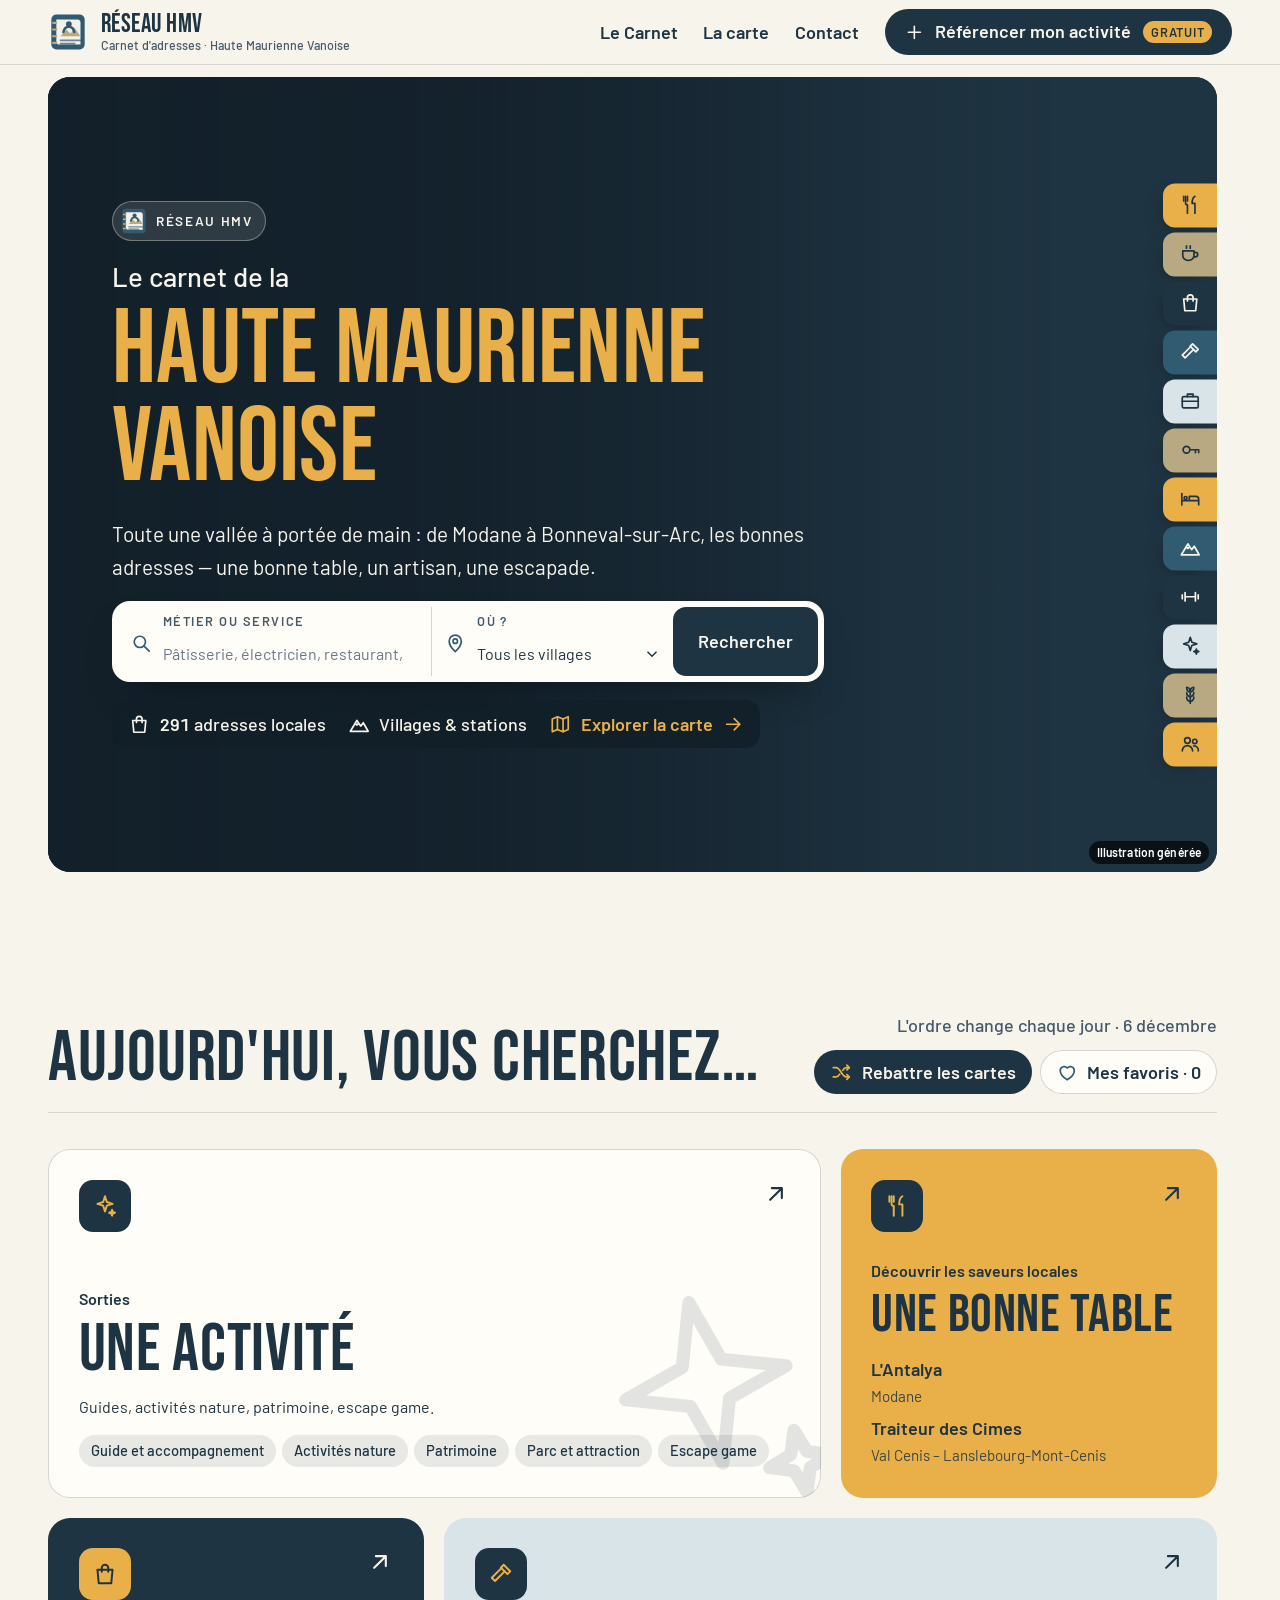
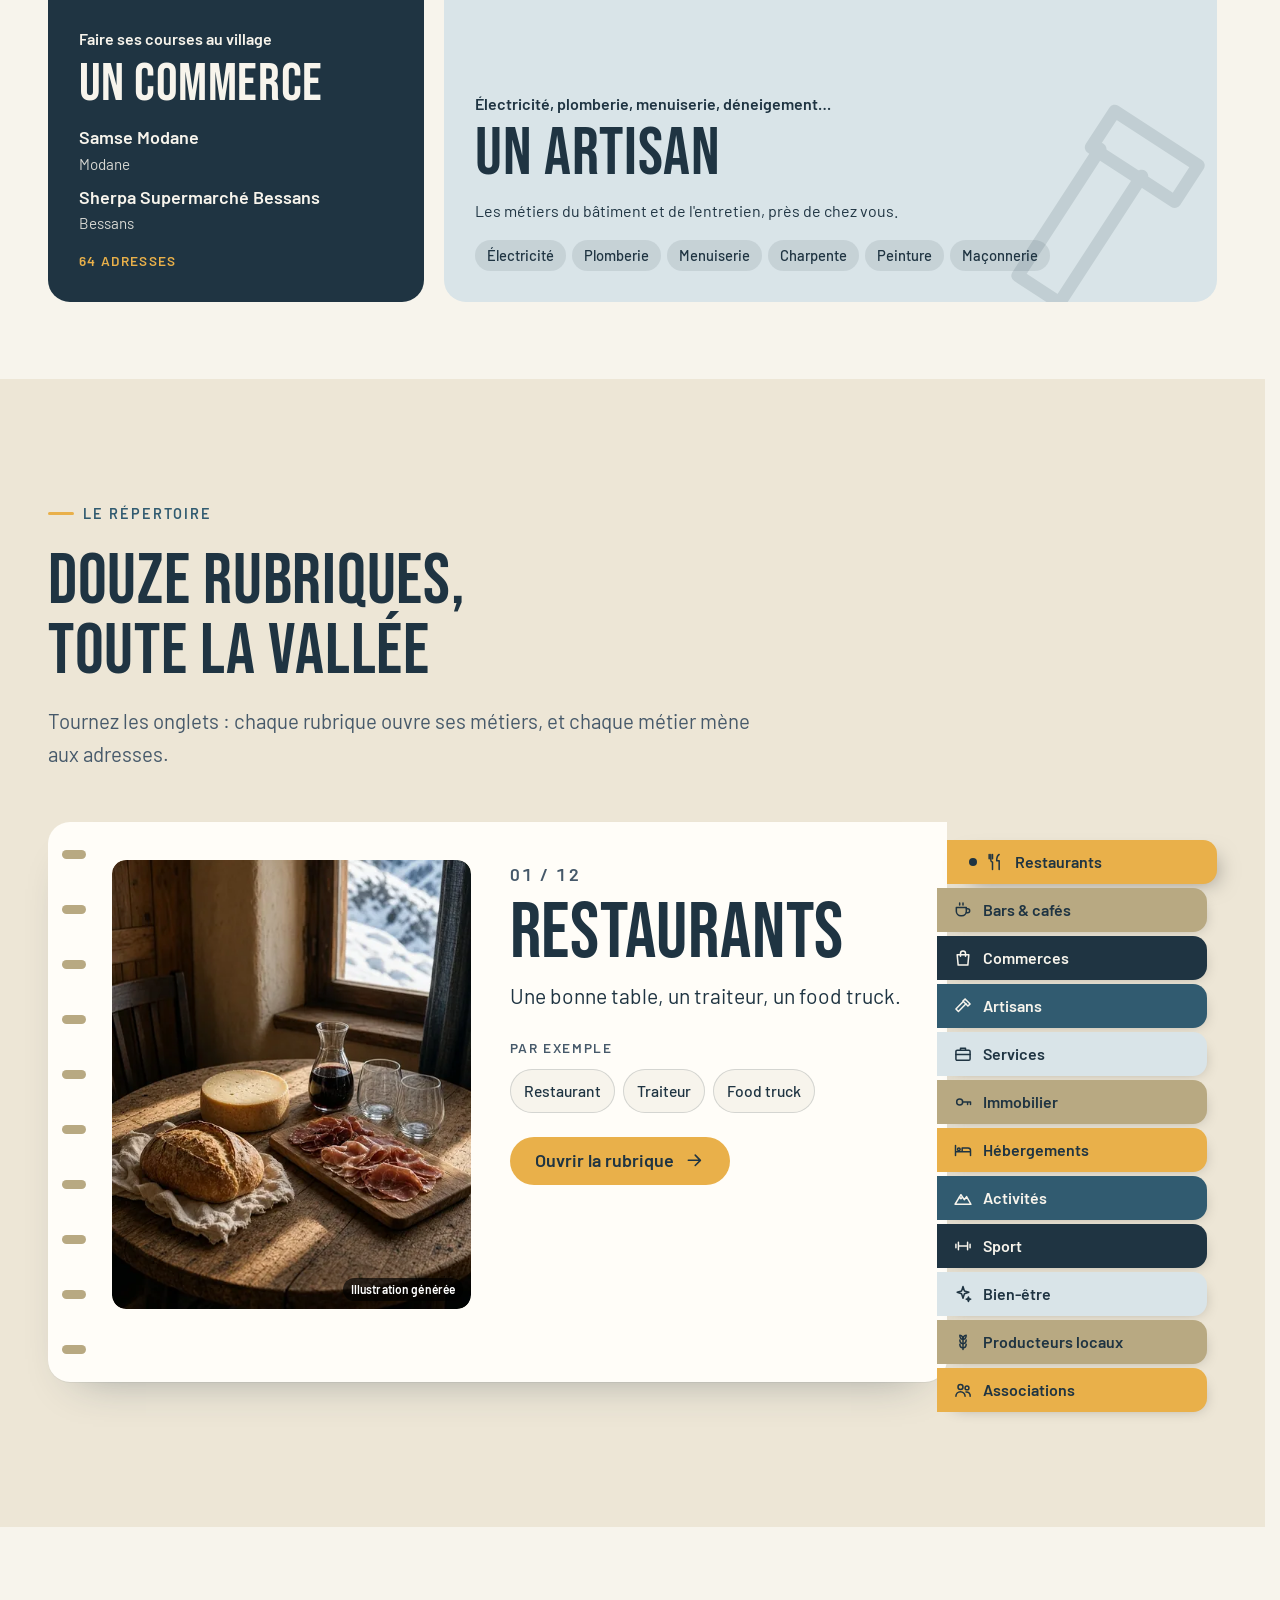
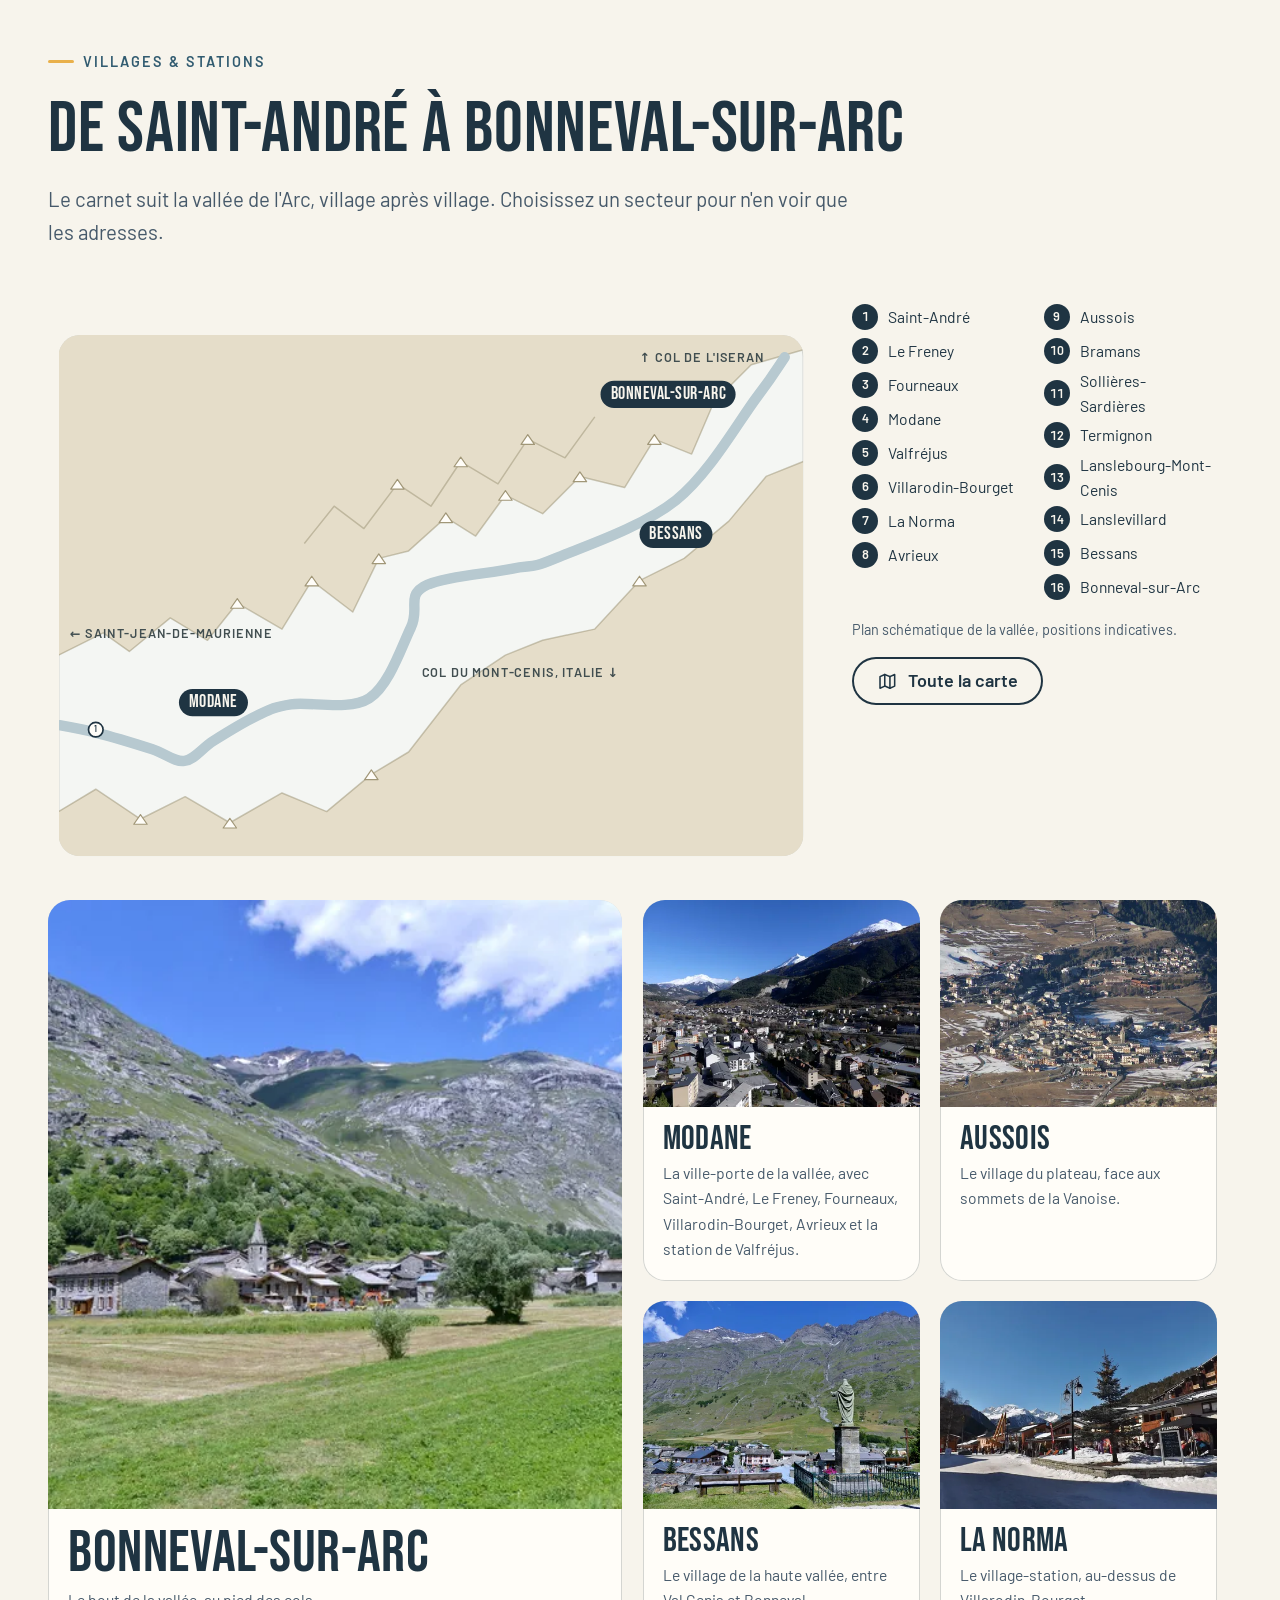
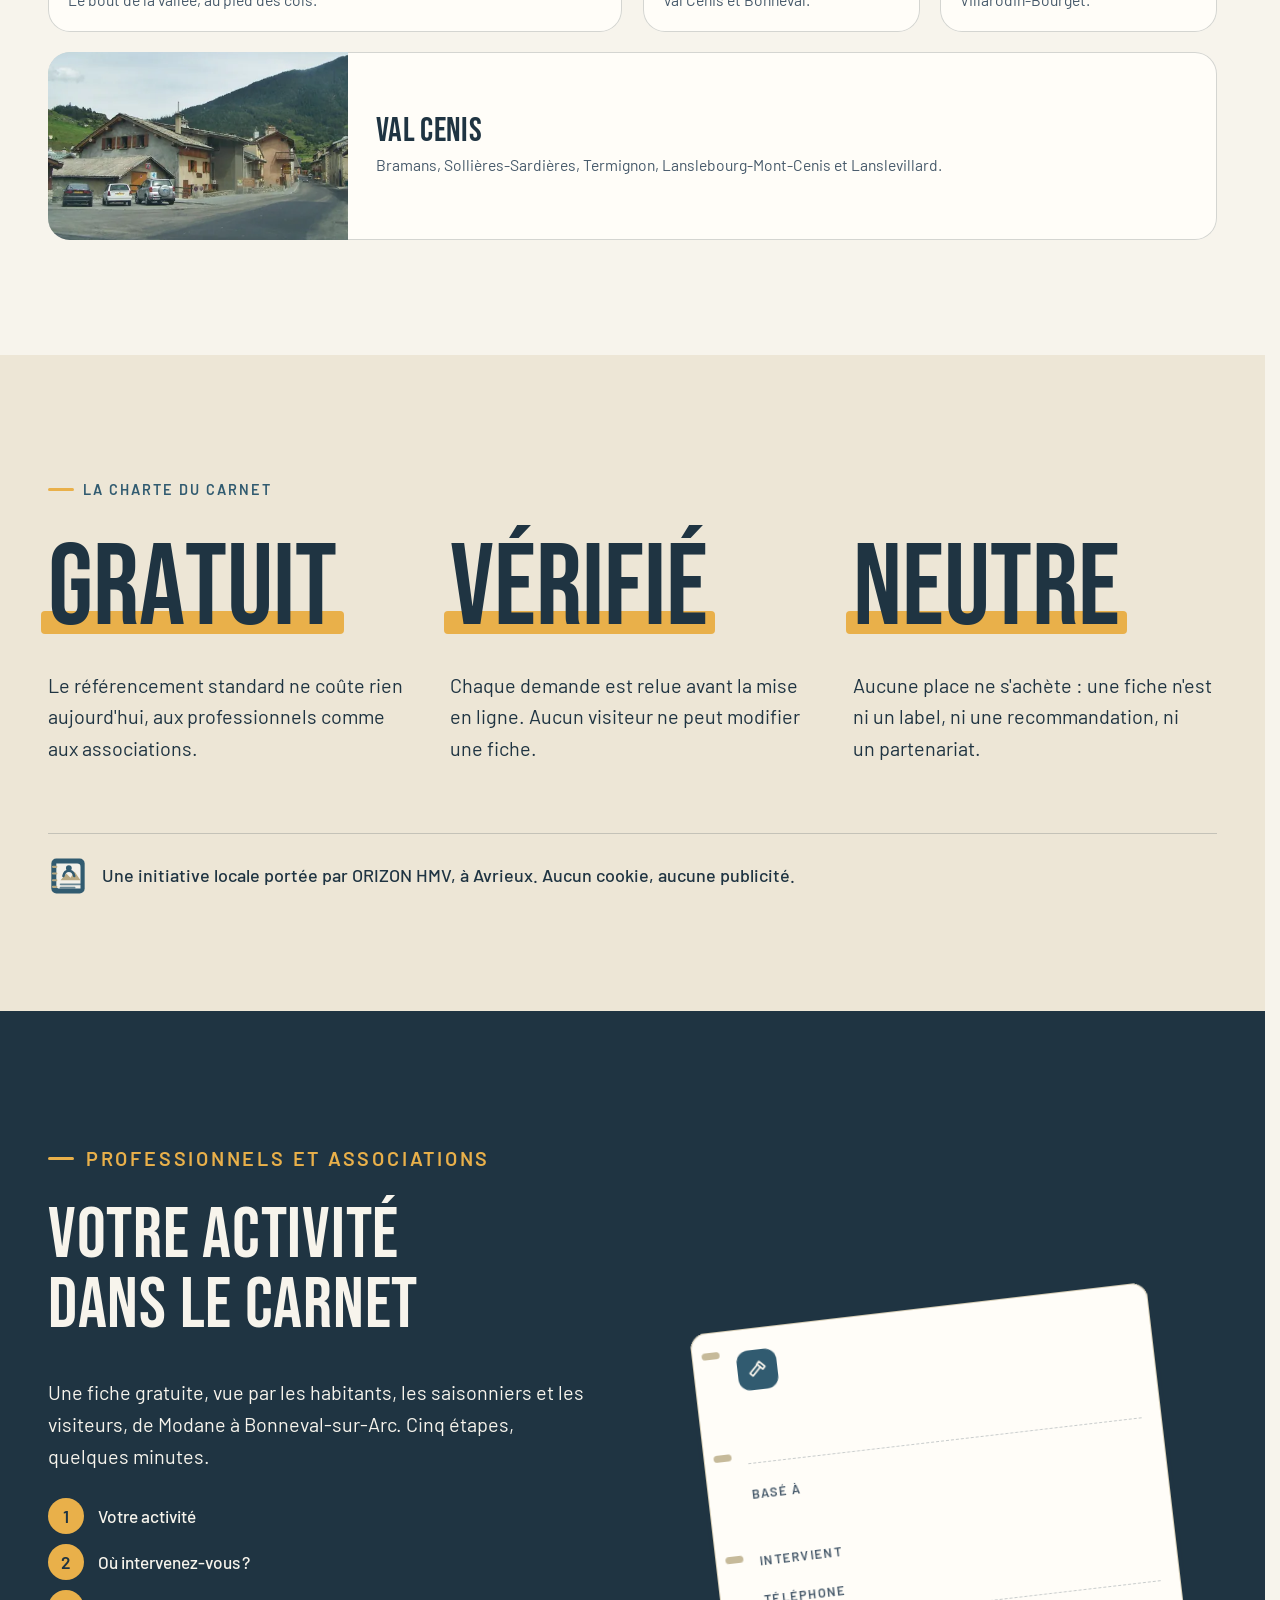
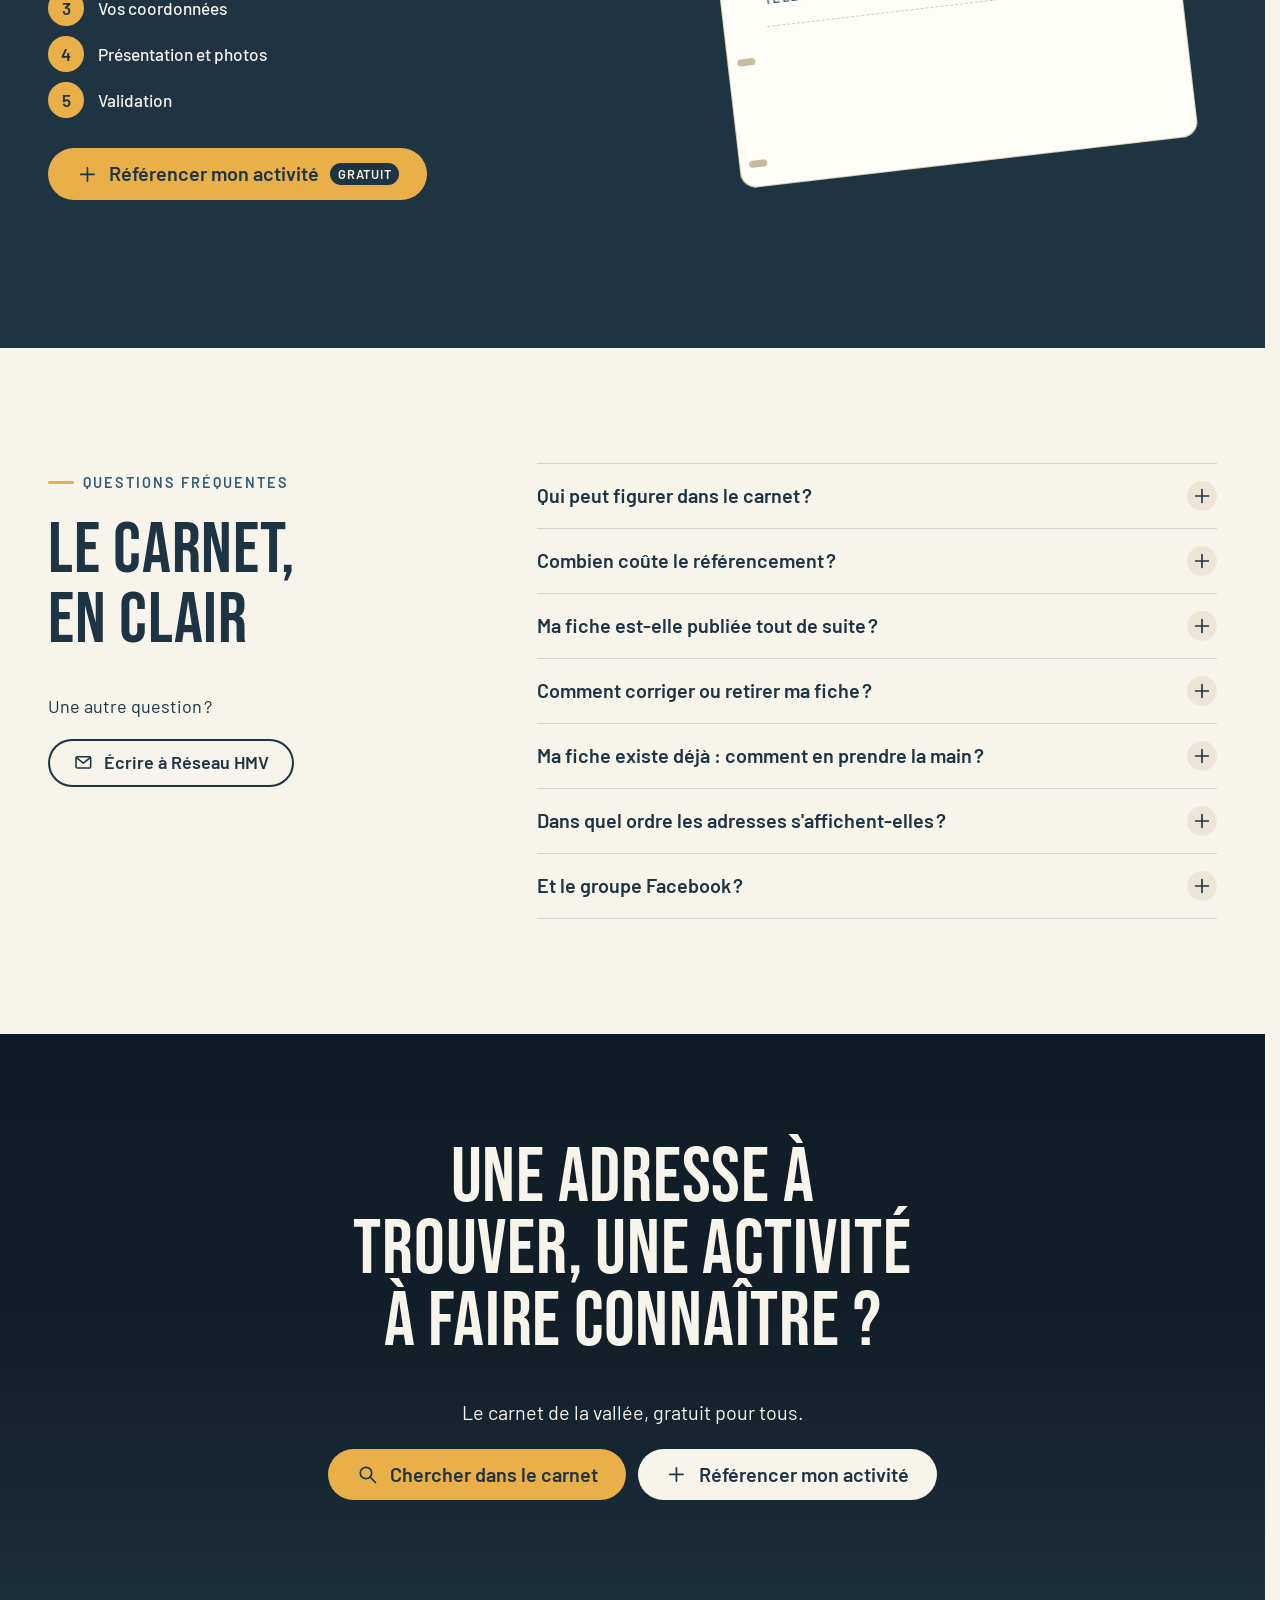
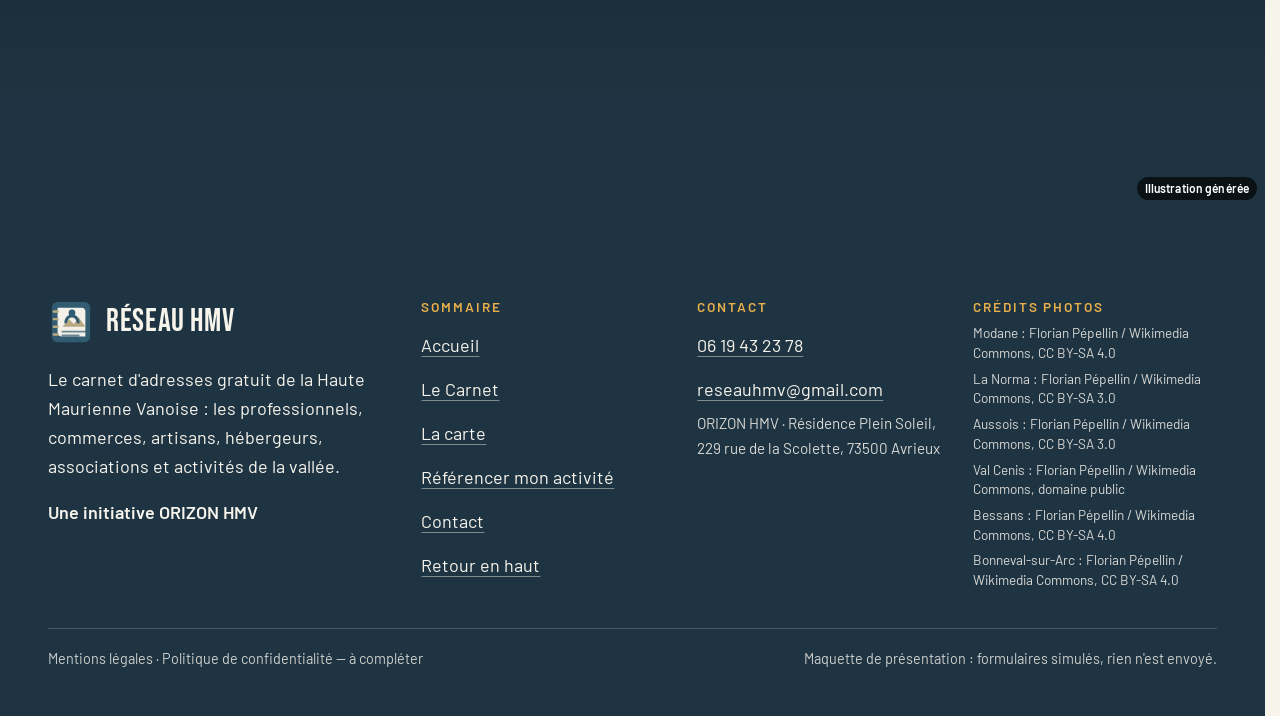
==== commit e3eb3e65: "v2 : revue complete du site, gestes ludiques, vallee en relief Co-Authored-By: Claude Opus 5.5 <nore" ====
--- a/index.html
+++ b/index.html
@@ -1,5 +1,5 @@
 <!doctype html>
-<html lang="fr" data-v="1">
+<html lang="fr" data-v="2">
 <head>
 <meta charset="utf-8">
 <meta name="viewport" content="width=device-width, initial-scale=1, viewport-fit=cover">
@@ -35,14 +35,14 @@
 })();</script>
 <link rel="preload" href="/assets/fonts/bebas-neue-400.woff2" as="font" type="font/woff2" crossorigin>
 <link rel="preload" href="/assets/fonts/barlow-400.woff2" as="font" type="font/woff2" crossorigin>
-<link rel="stylesheet" href="/assets/css/socle.css?v=1">
-<link rel="stylesheet" href="/assets/css/site.css?v=1">
-<link rel="modulepreload" href="/assets/js/site.js?v=1">
-<link rel="modulepreload" href="/assets/js/socle/index.js?v=1">
+<link rel="stylesheet" href="/assets/css/socle.css?v=2">
+<link rel="stylesheet" href="/assets/css/site.css?v=2">
+<link rel="modulepreload" href="/assets/js/site.js?v=2">
+<link rel="modulepreload" href="/assets/js/socle/index.js?v=2">
 <script src="/assets/vendor/gsap.min.js" defer></script>
 <script src="/assets/vendor/ScrollTrigger.min.js" defer></script>
 <script src="/assets/vendor/SplitText.min.js" defer></script>
-<script type="module" src="/assets/js/site.js?v=1"></script>
+<script type="module" src="/assets/js/site.js?v=2"></script>
 <meta name="theme-color" content="#f7f4ec">
 <link rel="icon" href="/assets/images/favicon.svg" type="image/svg+xml">
 <link rel="apple-touch-icon" href="/assets/images/apple-touch-icon.png">
@@ -154,7 +154,7 @@
       </h1>
       <p class="ouv-accroche masque-ecran-tres-bas" data-anime="gsap">Toute une vallée à portée de main : de Modane à Bonneval-sur-Arc, les bonnes adresses — une bonne table, un artisan, une escapade.</p>
       <div class="ouv-recherche" data-anime="gsap"><form class="recherche " action="/carnet" method="get" role="search" data-iris-centre data-recherche>
-  <label class="recherche-champ"><svg class="icone" viewBox="0 0 24 24" width="24" height="24" fill="none" stroke="currentColor" stroke-width="1.8" stroke-linecap="round" stroke-linejoin="round" aria-hidden="true" focusable="false"><circle cx="10.5" cy="10.5" r="6"/><path d="m15 15 5.5 5.5"/></svg><span class="recherche-lib">Métier ou service</span><input type="search" name="q" placeholder="Pâtisserie, électricien, restaurant, Modane…" autocomplete="off" enterkeyhint="search"></label>
+  <label class="recherche-champ"><svg class="icone" viewBox="0 0 24 24" width="24" height="24" fill="none" stroke="currentColor" stroke-width="1.8" stroke-linecap="round" stroke-linejoin="round" aria-hidden="true" focusable="false"><circle cx="10.5" cy="10.5" r="6"/><path d="m15 15 5.5 5.5"/></svg><span class="recherche-lib">Métier ou service</span><input type="search" name="q" placeholder="Pâtisserie, électricien, restaurant, Modane…" autocomplete="off" enterkeyhint="search" data-suggestions="Pâtisserie, électricien, restaurant, Modane…|Un gîte à Bessans…|Un plombier à Modane…|Location de matériel à La Norma…|Un massage à Aussois…"></label>
   <label class="recherche-champ recherche-champ--ou"><svg class="icone" viewBox="0 0 24 24" width="24" height="24" fill="none" stroke="currentColor" stroke-width="1.8" stroke-linecap="round" stroke-linejoin="round" aria-hidden="true" focusable="false"><path d="M12 21s-6.5-6.2-6.5-11.2a6.5 6.5 0 0 1 13 0C18.5 14.8 12 21 12 21z"/><circle cx="12" cy="9.8" r="2.4"/></svg><span class="recherche-lib">Où ?</span><select name="village"><option value="">Tous les villages</option><option value="Saint-André">Saint-André</option><option value="Le Freney">Le Freney</option><option value="Fourneaux">Fourneaux</option><option value="Modane">Modane</option><option value="Valfréjus">Valfréjus</option><option value="Villarodin-Bourget">Villarodin-Bourget</option><option value="La Norma">La Norma</option><option value="Avrieux">Avrieux</option><option value="Aussois">Aussois</option><option value="Bramans">Bramans</option><option value="Sollières-Sardières">Sollières-Sardières</option><option value="Termignon">Termignon</option><option value="Lanslebourg-Mont-Cenis">Lanslebourg-Mont-Cenis</option><option value="Lanslevillard">Lanslevillard</option><option value="Bessans">Bessans</option><option value="Bonneval-sur-Arc">Bonneval-sur-Arc</option></select></label>
   <button type="submit" class="bouton bouton--nuit" data-action-principale>Rechercher</button>
 </form></div>
@@ -174,10 +174,15 @@
     <header class="jour-tete">
       <h2 data-anime="lignes">Aujourd&#39;hui, vous cherchez…</h2>
       <p class="jour-ordre">L&#39;ordre change chaque jour · <time data-aujourdhui>20 novembre</time></p>
-      <a href="/carnet?favori=oui#resultats" class="jour-favoris" data-libelle="Le Carnet"><svg class="icone" viewBox="0 0 24 24" width="24" height="24" fill="none" stroke="currentColor" stroke-width="1.8" stroke-linecap="round" stroke-linejoin="round" aria-hidden="true" focusable="false"><path d="M12 20s-7.5-4.6-7.5-10A4.3 4.3 0 0 1 12 7.4 4.3 4.3 0 0 1 19.5 10c0 5.4-7.5 10-7.5 10z"/></svg><span>Mes favoris · <b data-favoris-nombre>0</b></span></a>
+      <div class="jour-actions">
+        <button type="button" class="jour-rebattre" data-rebattre data-annonce="Cartes rebattues : nouvel ordre du jour pour ce passage."><svg class="icone" viewBox="0 0 24 24" width="24" height="24" fill="none" stroke="currentColor" stroke-width="1.8" stroke-linecap="round" stroke-linejoin="round" aria-hidden="true" focusable="false"><path d="M3.5 7h3c4.6 0 6.2 10 10.8 10h3.2"/><path d="M3.5 17h3c1.7 0 2.9-1.3 3.9-3M13.6 10c1-1.7 2.2-3 3.7-3h3.2"/><path d="m18 4.5 2.5 2.5-2.5 2.5M18 14.5l2.5 2.5-2.5 2.5"/></svg><span>Rebattre les cartes</span></button>
+        <a href="/carnet?favori=oui#resultats" class="jour-favoris" data-libelle="Le Carnet"><svg class="icone" viewBox="0 0 24 24" width="24" height="24" fill="none" stroke="currentColor" stroke-width="1.8" stroke-linecap="round" stroke-linejoin="round" aria-hidden="true" focusable="false"><path d="M12 20s-7.5-4.6-7.5-10A4.3 4.3 0 0 1 12 7.4 4.3 4.3 0 0 1 19.5 10c0 5.4-7.5 10-7.5 10z"/></svg><span>Mes favoris · <b data-favoris-nombre>0</b></span></a>
+      </div>
+      <p class="visuellement-cache" aria-live="polite" data-rebattre-annonce></p>
     </header>
     <div class="donne">
       <article class="carte-jour carte-jour--table" data-ordre="0" data-place="0" style="order:0" data-effet="donne">
+        <span class="carte-jour-filigrane" aria-hidden="true"><svg class="icone" viewBox="0 0 24 24" width="24" height="24" fill="none" stroke="currentColor" stroke-width="1.8" stroke-linecap="round" stroke-linejoin="round" aria-hidden="true" focusable="false"><path d="M7 3v7a2 2 0 0 0 2 2v9"/><path d="M5 3v5M9 3v5"/><path d="M17 3c-2.2 1.2-3 4.2-3 7.5h3V21"/></svg></span>
         <span class="carte-jour-icone"><svg class="icone" viewBox="0 0 24 24" width="24" height="24" fill="none" stroke="currentColor" stroke-width="1.8" stroke-linecap="round" stroke-linejoin="round" aria-hidden="true" focusable="false"><path d="M7 3v7a2 2 0 0 0 2 2v9"/><path d="M5 3v5M9 3v5"/><path d="M17 3c-2.2 1.2-3 4.2-3 7.5h3V21"/></svg></span>
         <p class="carte-jour-sur">Découvrir les saveurs locales</p>
         <h3><a href="/carnet?rubrique=restaurants#resultats" class="carte-jour-lien" data-libelle="Le Carnet">Une bonne table</a></h3>
@@ -185,6 +190,7 @@
         <svg class="icone carte-jour-fleche" viewBox="0 0 24 24" width="24" height="24" fill="none" stroke="currentColor" stroke-width="1.8" stroke-linecap="round" stroke-linejoin="round" aria-hidden="true" focusable="false"><path d="M7 17 17 7M8.5 7H17v8.5"/></svg>
       </article>
       <article class="carte-jour carte-jour--commerce" data-ordre="1" data-place="1" style="order:1" data-effet="donne">
+        <span class="carte-jour-filigrane" aria-hidden="true"><svg class="icone" viewBox="0 0 24 24" width="24" height="24" fill="none" stroke="currentColor" stroke-width="1.8" stroke-linecap="round" stroke-linejoin="round" aria-hidden="true" focusable="false"><path d="M5 8h14l-1.2 12.5H6.2z"/><path d="M9 10V6.5a3 3 0 0 1 6 0V10"/></svg></span>
         <span class="carte-jour-icone"><svg class="icone" viewBox="0 0 24 24" width="24" height="24" fill="none" stroke="currentColor" stroke-width="1.8" stroke-linecap="round" stroke-linejoin="round" aria-hidden="true" focusable="false"><path d="M5 8h14l-1.2 12.5H6.2z"/><path d="M9 10V6.5a3 3 0 0 1 6 0V10"/></svg></span>
         <p class="carte-jour-sur">Faire ses courses au village</p>
         <h3><a href="/carnet?rubrique=commerces#resultats" class="carte-jour-lien" data-libelle="Le Carnet">Un commerce</a></h3>
@@ -193,6 +199,7 @@
         <svg class="icone carte-jour-fleche" viewBox="0 0 24 24" width="24" height="24" fill="none" stroke="currentColor" stroke-width="1.8" stroke-linecap="round" stroke-linejoin="round" aria-hidden="true" focusable="false"><path d="M7 17 17 7M8.5 7H17v8.5"/></svg>
       </article>
       <article class="carte-jour carte-jour--artisan" data-ordre="2" data-place="2" style="order:2" data-effet="donne">
+        <span class="carte-jour-filigrane" aria-hidden="true"><svg class="icone" viewBox="0 0 24 24" width="24" height="24" fill="none" stroke="currentColor" stroke-width="1.8" stroke-linecap="round" stroke-linejoin="round" aria-hidden="true" focusable="false"><path d="m14.5 3.5 6 6-2.6 2.6-6-6z"/><path d="M12.6 6.4 3.5 15.5l3 3 9.1-9.1"/></svg></span>
         <span class="carte-jour-icone"><svg class="icone" viewBox="0 0 24 24" width="24" height="24" fill="none" stroke="currentColor" stroke-width="1.8" stroke-linecap="round" stroke-linejoin="round" aria-hidden="true" focusable="false"><path d="m14.5 3.5 6 6-2.6 2.6-6-6z"/><path d="M12.6 6.4 3.5 15.5l3 3 9.1-9.1"/></svg></span>
         <p class="carte-jour-sur">Électricité, plomberie, menuiserie, déneigement…</p>
         <h3><a href="/carnet?rubrique=artisans#resultats" class="carte-jour-lien" data-libelle="Le Carnet">Un artisan</a></h3>
@@ -201,6 +208,7 @@
         <svg class="icone carte-jour-fleche" viewBox="0 0 24 24" width="24" height="24" fill="none" stroke="currentColor" stroke-width="1.8" stroke-linecap="round" stroke-linejoin="round" aria-hidden="true" focusable="false"><path d="M7 17 17 7M8.5 7H17v8.5"/></svg>
       </article>
       <article class="carte-jour carte-jour--activite" data-ordre="3" data-place="3" style="order:3" data-effet="donne">
+        <span class="carte-jour-filigrane" aria-hidden="true"><svg class="icone" viewBox="0 0 24 24" width="24" height="24" fill="none" stroke="currentColor" stroke-width="1.8" stroke-linecap="round" stroke-linejoin="round" aria-hidden="true" focusable="false"><path d="m12 3 1.7 5.3L19 10l-5.3 1.7L12 17l-1.7-5.3L5 10l5.3-1.7z"/><path d="m18.5 15.5.7 2 2 .7-2 .7-.7 2-.7-2-2-.7 2-.7z"/></svg></span>
         <span class="carte-jour-icone"><svg class="icone" viewBox="0 0 24 24" width="24" height="24" fill="none" stroke="currentColor" stroke-width="1.8" stroke-linecap="round" stroke-linejoin="round" aria-hidden="true" focusable="false"><path d="m12 3 1.7 5.3L19 10l-5.3 1.7L12 17l-1.7-5.3L5 10l5.3-1.7z"/><path d="m18.5 15.5.7 2 2 .7-2 .7-.7 2-.7-2-2-.7 2-.7z"/></svg></span>
         <p class="carte-jour-sur">Sorties</p>
         <h3><a href="/carnet?rubrique=activites#resultats" class="carte-jour-lien" data-libelle="Le Carnet">Une activité</a></h3>
@@ -221,6 +229,7 @@
     <div class="registre" data-registre>
       <div class="registre-page">
         <span class="anneaux anneaux--registre" aria-hidden="true"><i style="--i:0"></i><i style="--i:1"></i><i style="--i:2"></i><i style="--i:3"></i><i style="--i:4"></i><i style="--i:5"></i><i style="--i:6"></i><i style="--i:7"></i><i style="--i:8"></i><i style="--i:9"></i></span>
+        <div class="registre-feuille" aria-hidden="true"></div>
         <div class="registre-images"><figure class="media registre-media est-visible" data-grok data-image-rubrique="rubrique-table" data-anime="rideau" style="--cadrage:50% 50%">
   <picture>
     <img src="/assets/images/grok/rubrique-table-784.webp" srcset="/assets/images/grok/rubrique-table-480.webp 480w, /assets/images/grok/rubrique-table-640.webp 640w, /assets/images/grok/rubrique-table-784.webp 784w" sizes="(max-width: 760px) 90vw, 30vw" alt="" width="784" height="980" loading="lazy" decoding="async">
@@ -344,38 +353,43 @@
       <p class="section-texte">Le carnet suit la vallée de l&#39;Arc, village après village. Choisissez un secteur pour n&#39;en voir que les adresses.</p>
     </header>
     <div class="vallee-bloc">
-      <div class="vallee " data-effet="vallee">
+      <div class="vallee " data-effet="vallee" data-boucle-css>
   <svg class="vallee-svg" viewBox="0 0 1000 700" role="img" aria-label="Plan schématique de la vallée, positions indicatives.">
+    <path class="vallee-massif" d="M0 430 L60 400 L95 425 L150 380 L200 410 L240 360 L300 395 L340 330 L395 372 L430 300 L470 290 L520 245 L560 270 L600 215 L650 240 L700 190 L760 205 L800 140 L850 160 L880 90 L930 40 L1000 20 L1000 0 L0 0 Z"/>
+    <path class="vallee-massif" d="M0 640 L50 610 L110 650 L170 620 L230 655 L300 615 L360 640 L420 590 L470 560 L540 470 L600 430 L650 410 L720 395 L780 330 L840 300 L900 250 L950 190 L1000 170 L1000 700 L0 700 Z"/>
     <g class="vallee-cretes" fill="none" stroke-linejoin="round"><path d="M0 430 L60 400 L95 425 L150 380 L200 410 L240 360 L300 395 L340 330 L395 372 L430 300 L470 290 L520 245 L560 270 L600 215 L650 240 L700 190 L760 205 L800 140 L850 160 L880 90 L930 40 L1000 20"/><path d="M0 640 L50 610 L110 650 L170 620 L230 655 L300 615 L360 640 L420 590 L470 560 L540 470 L600 430 L650 410 L720 395 L780 330 L840 300 L900 250 L950 190 L1000 170"/><path d="M330 280 L370 230 L410 260 L455 200 L500 230 L540 170 L590 200 L630 140 L680 165 L720 110"/></g>
+    <g class="vallee-sommets"><path d="M231 367 L240 354 L249 367 Z"/><path d="M331 337 L340 324 L349 337 Z"/><path d="M421 307 L430 294 L439 307 Z"/><path d="M511 252 L520 239 L529 252 Z"/><path d="M591 222 L600 209 L609 222 Z"/><path d="M691 197 L700 184 L709 197 Z"/><path d="M791 147 L800 134 L809 147 Z"/><path d="M871 97 L880 84 L889 97 Z"/><path d="M446 207 L455 194 L464 207 Z"/><path d="M531 177 L540 164 L549 177 Z"/><path d="M621 147 L630 134 L639 147 Z"/><path d="M101 657 L110 644 L119 657 Z"/><path d="M221 662 L230 649 L239 662 Z"/><path d="M411 597 L420 584 L429 597 Z"/><path d="M771 337 L780 324 L789 337 Z"/></g>
     <path class="vallee-riviere-fond" d="M-10 522 C0.0 524.0 27.5 528.3 50 534 C72.5 539.7 105.2 549.7 125 556 C144.8 562.3 155.2 573.8 169 572 C182.8 570.2 192.0 555.0 208 545 C224.0 535.0 247.7 520.2 265 512 C282.3 503.8 286.7 500.0 312 496 C337.3 492.0 390.2 505.2 417 488 C443.8 470.8 460.8 418.0 473 393 C485.2 368.0 467.5 351.2 490 338 C512.5 324.8 578.5 320.3 608 314 C637.5 307.7 630.2 315.3 667 300 C703.8 284.7 783.8 258.2 829 222 C874.2 185.8 913.7 115.0 938 83 C962.3 51.0 968.8 38.8 975 30" fill="none"/>
     <path class="vallee-riviere" d="M-10 522 C0.0 524.0 27.5 528.3 50 534 C72.5 539.7 105.2 549.7 125 556 C144.8 562.3 155.2 573.8 169 572 C182.8 570.2 192.0 555.0 208 545 C224.0 535.0 247.7 520.2 265 512 C282.3 503.8 286.7 500.0 312 496 C337.3 492.0 390.2 505.2 417 488 C443.8 470.8 460.8 418.0 473 393 C485.2 368.0 467.5 351.2 490 338 C512.5 324.8 578.5 320.3 608 314 C637.5 307.7 630.2 315.3 667 300 C703.8 284.7 783.8 258.2 829 222 C874.2 185.8 913.7 115.0 938 83 C962.3 51.0 968.8 38.8 975 30" fill="none" pathLength="1"/>
-    <g class="vallee-points"><g class="vallee-point" data-village="saint-andre" style="--o:0.050" transform="translate(50 530)">
-      <g class="vp"><circle r="13"/><text y="5" text-anchor="middle">1</text></g></g><g class="vallee-point" data-village="le-freney" style="--o:0.125" transform="translate(125 552)">
-      <g class="vp"><circle r="13"/><text y="5" text-anchor="middle">2</text></g></g><g class="vallee-point" data-village="fourneaux" style="--o:0.169" transform="translate(169 568)">
-      <g class="vp"><circle r="13"/><text y="5" text-anchor="middle">3</text></g></g><g class="vallee-point vallee-point--grand" data-village="modane" style="--o:0.208" transform="translate(208 541)">
-      <g class="vp"><circle r="15"/><text y="5" text-anchor="middle">4</text></g></g><g class="vallee-point vallee-point--station" data-village="valfrejus" style="--o:0.183" transform="translate(183 653)">
-      <g class="vp"><path d="M0 -15 L14 10 L-14 10 Z"/><text y="6" text-anchor="middle">5</text></g></g><g class="vallee-point" data-village="villarodin-bourget" style="--o:0.265" transform="translate(265 508)">
-      <g class="vp"><circle r="13"/><text y="5" text-anchor="middle">6</text></g></g><g class="vallee-point vallee-point--station" data-village="la-norma" style="--o:0.281" transform="translate(281 571)">
-      <g class="vp"><path d="M0 -15 L14 10 L-14 10 Z"/><text y="6" text-anchor="middle">7</text></g></g><g class="vallee-point" data-village="avrieux" style="--o:0.312" transform="translate(312 492)">
-      <g class="vp"><circle r="13"/><text y="5" text-anchor="middle">8</text></g></g><g class="vallee-point" data-village="aussois" style="--o:0.348" transform="translate(348 465)">
-      <g class="vp"><circle r="13"/><text y="5" text-anchor="middle">9</text></g></g><g class="vallee-point" data-village="bramans" style="--o:0.417" transform="translate(417 484)">
-      <g class="vp"><circle r="13"/><text y="5" text-anchor="middle">10</text></g></g><g class="vallee-point" data-village="sollieres-sardieres" style="--o:0.473" transform="translate(473 389)">
-      <g class="vp"><circle r="13"/><text y="5" text-anchor="middle">11</text></g></g><g class="vallee-point" data-village="termignon" style="--o:0.490" transform="translate(490 334)">
-      <g class="vp"><circle r="13"/><text y="5" text-anchor="middle">12</text></g></g><g class="vallee-point" data-village="lanslebourg-mont-cenis" style="--o:0.608" transform="translate(608 310)">
-      <g class="vp"><circle r="13"/><text y="5" text-anchor="middle">13</text></g></g><g class="vallee-point" data-village="lanslevillard" style="--o:0.667" transform="translate(667 296)">
-      <g class="vp"><circle r="13"/><text y="5" text-anchor="middle">14</text></g></g><g class="vallee-point vallee-point--grand" data-village="bessans" style="--o:0.829" transform="translate(829 218)">
-      <g class="vp"><circle r="15"/><text y="5" text-anchor="middle">15</text></g></g><g class="vallee-point vallee-point--grand" data-village="bonneval-sur-arc" style="--o:0.938" transform="translate(938 79)">
-      <g class="vp"><circle r="15"/><text y="5" text-anchor="middle">16</text></g></g></g>
+    <path class="vallee-flux" d="M-10 522 C0.0 524.0 27.5 528.3 50 534 C72.5 539.7 105.2 549.7 125 556 C144.8 562.3 155.2 573.8 169 572 C182.8 570.2 192.0 555.0 208 545 C224.0 535.0 247.7 520.2 265 512 C282.3 503.8 286.7 500.0 312 496 C337.3 492.0 390.2 505.2 417 488 C443.8 470.8 460.8 418.0 473 393 C485.2 368.0 467.5 351.2 490 338 C512.5 324.8 578.5 320.3 608 314 C637.5 307.7 630.2 315.3 667 300 C703.8 284.7 783.8 258.2 829 222 C874.2 185.8 913.7 115.0 938 83 C962.3 51.0 968.8 38.8 975 30" fill="none" pathLength="1"/>
+    <g class="vallee-points"><g class="vallee-point" data-village="saint-andre" data-nom="Saint-André" data-secteur="modane" style="--o:0.050" transform="translate(50 530)">
+      <g class="vp"><circle class="vp-halo" r="24"/><circle r="13"/><text y="5" text-anchor="middle">1</text></g></g><g class="vallee-point" data-village="le-freney" data-nom="Le Freney" data-secteur="modane" style="--o:0.125" transform="translate(125 552)">
+      <g class="vp"><circle class="vp-halo" r="24"/><circle r="13"/><text y="5" text-anchor="middle">2</text></g></g><g class="vallee-point" data-village="fourneaux" data-nom="Fourneaux" data-secteur="modane" style="--o:0.169" transform="translate(169 568)">
+      <g class="vp"><circle class="vp-halo" r="24"/><circle r="13"/><text y="5" text-anchor="middle">3</text></g></g><g class="vallee-point vallee-point--grand" data-village="modane" data-nom="Modane" data-secteur="modane" style="--o:0.208" transform="translate(208 541)">
+      <g class="vp"><circle class="vp-halo" r="24"/><circle r="15"/><text y="5" text-anchor="middle">4</text></g></g><g class="vallee-point vallee-point--station" data-village="valfrejus" data-nom="Valfréjus" data-secteur="modane" style="--o:0.183" transform="translate(183 653)">
+      <g class="vp"><circle class="vp-halo" r="24"/><path d="M0 -15 L14 10 L-14 10 Z"/><text y="6" text-anchor="middle">5</text></g></g><g class="vallee-point" data-village="villarodin-bourget" data-nom="Villarodin-Bourget" data-secteur="modane" style="--o:0.265" transform="translate(265 508)">
+      <g class="vp"><circle class="vp-halo" r="24"/><circle r="13"/><text y="5" text-anchor="middle">6</text></g></g><g class="vallee-point vallee-point--station" data-village="la-norma" data-nom="La Norma" data-secteur="la-norma" style="--o:0.281" transform="translate(281 571)">
+      <g class="vp"><circle class="vp-halo" r="24"/><path d="M0 -15 L14 10 L-14 10 Z"/><text y="6" text-anchor="middle">7</text></g></g><g class="vallee-point" data-village="avrieux" data-nom="Avrieux" data-secteur="modane" style="--o:0.312" transform="translate(312 492)">
+      <g class="vp"><circle class="vp-halo" r="24"/><circle r="13"/><text y="5" text-anchor="middle">8</text></g></g><g class="vallee-point" data-village="aussois" data-nom="Aussois" data-secteur="aussois" style="--o:0.348" transform="translate(348 465)">
+      <g class="vp"><circle class="vp-halo" r="24"/><circle r="13"/><text y="5" text-anchor="middle">9</text></g></g><g class="vallee-point" data-village="bramans" data-nom="Bramans" data-secteur="val-cenis" style="--o:0.417" transform="translate(417 484)">
+      <g class="vp"><circle class="vp-halo" r="24"/><circle r="13"/><text y="5" text-anchor="middle">10</text></g></g><g class="vallee-point" data-village="sollieres-sardieres" data-nom="Sollières-Sardières" data-secteur="val-cenis" style="--o:0.473" transform="translate(473 389)">
+      <g class="vp"><circle class="vp-halo" r="24"/><circle r="13"/><text y="5" text-anchor="middle">11</text></g></g><g class="vallee-point" data-village="termignon" data-nom="Termignon" data-secteur="val-cenis" style="--o:0.490" transform="translate(490 334)">
+      <g class="vp"><circle class="vp-halo" r="24"/><circle r="13"/><text y="5" text-anchor="middle">12</text></g></g><g class="vallee-point" data-village="lanslebourg-mont-cenis" data-nom="Lanslebourg-Mont-Cenis" data-secteur="val-cenis" style="--o:0.608" transform="translate(608 310)">
+      <g class="vp"><circle class="vp-halo" r="24"/><circle r="13"/><text y="5" text-anchor="middle">13</text></g></g><g class="vallee-point" data-village="lanslevillard" data-nom="Lanslevillard" data-secteur="val-cenis" style="--o:0.667" transform="translate(667 296)">
+      <g class="vp"><circle class="vp-halo" r="24"/><circle r="13"/><text y="5" text-anchor="middle">14</text></g></g><g class="vallee-point vallee-point--grand" data-village="bessans" data-nom="Bessans" data-secteur="bessans" style="--o:0.829" transform="translate(829 218)">
+      <g class="vp"><circle class="vp-halo" r="24"/><circle r="15"/><text y="5" text-anchor="middle">15</text></g></g><g class="vallee-point vallee-point--grand" data-village="bonneval-sur-arc" data-nom="Bonneval-sur-Arc" data-secteur="bonneval-sur-arc" style="--o:0.938" transform="translate(938 79)">
+      <g class="vp"><circle class="vp-halo" r="24"/><circle r="15"/><text y="5" text-anchor="middle">16</text></g></g></g>
   </svg>
-  <ul class="vallee-noms" aria-hidden="true"><li style="left:20.8%;top:77.3%">Modane</li><li style="left:82.9%;top:31.1%">Bessans</li><li style="left:93.8%;top:11.3%">Bonneval-sur-Arc</li></ul>
+  <ul class="vallee-noms" aria-hidden="true"><li style="left:20.8%;top:77.3%">Modane</li><li style="left:82.9%;top:31.1%">Bessans</li><li style="left:93.8%;top:11.3%">Bonneval-sur-Arc</li><li class="vallee-geo vallee-geo--g" style="left:1.5%;top:56%">← Saint-Jean-de-Maurienne</li><li class="vallee-geo vallee-geo--b" style="left:62%;top:63.5%">Col du Mont-Cenis, Italie ↓</li><li class="vallee-geo vallee-geo--h" style="left:78%;top:3%">↑ Col de l&#39;Iseran</li></ul>
+  <p class="vallee-bulle" aria-hidden="true" hidden></p>
 </div>
       <div class="vallee-cote">
-        <ol class="vallee-legende"><li><span class="vallee-n">1</span><span>Saint-André</span></li><li><span class="vallee-n">2</span><span>Le Freney</span></li><li><span class="vallee-n">3</span><span>Fourneaux</span></li><li><span class="vallee-n">4</span><span>Modane</span></li><li><span class="vallee-n">5</span><span>Valfréjus</span></li><li><span class="vallee-n">6</span><span>Villarodin-Bourget</span></li><li><span class="vallee-n">7</span><span>La Norma</span></li><li><span class="vallee-n">8</span><span>Avrieux</span></li><li><span class="vallee-n">9</span><span>Aussois</span></li><li><span class="vallee-n">10</span><span>Bramans</span></li><li><span class="vallee-n">11</span><span>Sollières-Sardières</span></li><li><span class="vallee-n">12</span><span>Termignon</span></li><li><span class="vallee-n">13</span><span>Lanslebourg-Mont-Cenis</span></li><li><span class="vallee-n">14</span><span>Lanslevillard</span></li><li><span class="vallee-n">15</span><span>Bessans</span></li><li><span class="vallee-n">16</span><span>Bonneval-sur-Arc</span></li></ol>
+        <ol class="vallee-legende"><li><a href="/carte?village=saint-andre" data-libelle="La carte" data-village-lien="saint-andre"><span class="vallee-n">1</span><span>Saint-André</span></a></li><li><a href="/carte?village=le-freney" data-libelle="La carte" data-village-lien="le-freney"><span class="vallee-n">2</span><span>Le Freney</span></a></li><li><a href="/carte?village=fourneaux" data-libelle="La carte" data-village-lien="fourneaux"><span class="vallee-n">3</span><span>Fourneaux</span></a></li><li><a href="/carte?village=modane" data-libelle="La carte" data-village-lien="modane"><span class="vallee-n">4</span><span>Modane</span></a></li><li><a href="/carte?village=valfrejus" data-libelle="La carte" data-village-lien="valfrejus"><span class="vallee-n">5</span><span>Valfréjus</span></a></li><li><a href="/carte?village=villarodin-bourget" data-libelle="La carte" data-village-lien="villarodin-bourget"><span class="vallee-n">6</span><span>Villarodin-Bourget</span></a></li><li><a href="/carte?village=la-norma" data-libelle="La carte" data-village-lien="la-norma"><span class="vallee-n">7</span><span>La Norma</span></a></li><li><a href="/carte?village=avrieux" data-libelle="La carte" data-village-lien="avrieux"><span class="vallee-n">8</span><span>Avrieux</span></a></li><li><a href="/carte?village=aussois" data-libelle="La carte" data-village-lien="aussois"><span class="vallee-n">9</span><span>Aussois</span></a></li><li><a href="/carte?village=bramans" data-libelle="La carte" data-village-lien="bramans"><span class="vallee-n">10</span><span>Bramans</span></a></li><li><a href="/carte?village=sollieres-sardieres" data-libelle="La carte" data-village-lien="sollieres-sardieres"><span class="vallee-n">11</span><span>Sollières-Sardières</span></a></li><li><a href="/carte?village=termignon" data-libelle="La carte" data-village-lien="termignon"><span class="vallee-n">12</span><span>Termignon</span></a></li><li><a href="/carte?village=lanslebourg-mont-cenis" data-libelle="La carte" data-village-lien="lanslebourg-mont-cenis"><span class="vallee-n">13</span><span>Lanslebourg-Mont-Cenis</span></a></li><li><a href="/carte?village=lanslevillard" data-libelle="La carte" data-village-lien="lanslevillard"><span class="vallee-n">14</span><span>Lanslevillard</span></a></li><li><a href="/carte?village=bessans" data-libelle="La carte" data-village-lien="bessans"><span class="vallee-n">15</span><span>Bessans</span></a></li><li><a href="/carte?village=bonneval-sur-arc" data-libelle="La carte" data-village-lien="bonneval-sur-arc"><span class="vallee-n">16</span><span>Bonneval-sur-Arc</span></a></li></ol>
         <p class="vallee-note">Plan schématique de la vallée, positions indicatives.</p>
         <a href="/carte" class="bouton bouton--contour" data-libelle="La carte"><svg class="icone" viewBox="0 0 24 24" width="24" height="24" fill="none" stroke="currentColor" stroke-width="1.8" stroke-linecap="round" stroke-linejoin="round" aria-hidden="true" focusable="false"><path d="m3.5 6.5 5.5-2.5 6 2.5 5.5-2.5v13.5L15 20l-6-2.5-5.5 2.5z"/><path d="M9 4v13.5M15 6.5V20"/></svg>Toute la carte</a>
       </div>
     </div>
-    <ul class="secteurs" data-anime="cascade"><li class="secteur secteur--bonneval-sur-arc">
+    <ul class="secteurs" data-anime="cascade"><li class="secteur secteur--bonneval-sur-arc" data-secteur="bonneval-sur-arc">
     <figure class="media secteur-media" style="--cadrage:50% 50%">
   <picture>
     <img src="/assets/images/village-bonneval-sur-arc-960.webp" srcset="/assets/images/village-bonneval-sur-arc-480.webp 480w, /assets/images/village-bonneval-sur-arc-640.webp 640w, /assets/images/village-bonneval-sur-arc-960.webp 960w" sizes="(max-width: 760px) 100vw, 50vw" alt="Bonneval-sur-Arc en été : le village aux toits de lauze au pied des montagnes" width="960" height="720" loading="lazy" decoding="async">
@@ -385,7 +399,7 @@
       <h3><a href="/carnet?secteur=bonneval-sur-arc#resultats" class="secteur-lien" data-libelle="Le Carnet">Bonneval-sur-Arc</a></h3>
       <p>Le bout de la vallée, au pied des cols.</p>
     </div>
-  </li><li class="secteur secteur--modane">
+  </li><li class="secteur secteur--modane" data-secteur="modane">
     <figure class="media secteur-media" style="--cadrage:50% 50%">
   <picture>
     <img src="/assets/images/village-modane-960.webp" srcset="/assets/images/village-modane-480.webp 480w, /assets/images/village-modane-640.webp 640w, /assets/images/village-modane-960.webp 960w" sizes="(max-width: 760px) 100vw, 25vw" alt="Modane vue des hauteurs en automne, sommets enneigés au fond" width="960" height="720" loading="lazy" decoding="async">
@@ -395,7 +409,7 @@
       <h3><a href="/carnet?secteur=modane#resultats" class="secteur-lien" data-libelle="Le Carnet">Modane</a></h3>
       <p>La ville-porte de la vallée, avec Saint-André, Le Freney, Fourneaux, Villarodin-Bourget, Avrieux et la station de Valfréjus.</p>
     </div>
-  </li><li class="secteur secteur--aussois">
+  </li><li class="secteur secteur--aussois" data-secteur="aussois">
     <figure class="media secteur-media" style="--cadrage:50% 50%">
   <picture>
     <img src="/assets/images/village-aussois-960.webp" srcset="/assets/images/village-aussois-480.webp 480w, /assets/images/village-aussois-640.webp 640w, /assets/images/village-aussois-960.webp 960w" sizes="(max-width: 760px) 100vw, 25vw" alt="Aussois et son plateau vus d&#39;en haut" width="960" height="720" loading="lazy" decoding="async">
@@ -405,7 +419,7 @@
       <h3><a href="/carnet?secteur=aussois#resultats" class="secteur-lien" data-libelle="Le Carnet">Aussois</a></h3>
       <p>Le village du plateau, face aux sommets de la Vanoise.</p>
     </div>
-  </li><li class="secteur secteur--bessans">
+  </li><li class="secteur secteur--bessans" data-secteur="bessans">
     <figure class="media secteur-media" style="--cadrage:50% 50%">
   <picture>
     <img src="/assets/images/village-bessans-960.webp" srcset="/assets/images/village-bessans-480.webp 480w, /assets/images/village-bessans-640.webp 640w, /assets/images/village-bessans-960.webp 960w" sizes="(max-width: 760px) 100vw, 25vw" alt="Bessans vu de la chapelle Saint-Antoine, en été" width="960" height="720" loading="lazy" decoding="async">
@@ -415,7 +429,7 @@
       <h3><a href="/carnet?secteur=bessans#resultats" class="secteur-lien" data-libelle="Le Carnet">Bessans</a></h3>
       <p>Le village de la haute vallée, entre Val Cenis et Bonneval.</p>
     </div>
-  </li><li class="secteur secteur--la-norma">
+  </li><li class="secteur secteur--la-norma" data-secteur="la-norma">
     <figure class="media secteur-media" style="--cadrage:50% 50%">
   <picture>
     <img src="/assets/images/village-la-norma-960.webp" srcset="/assets/images/village-la-norma-480.webp 480w, /assets/images/village-la-norma-640.webp 640w, /assets/images/village-la-norma-960.webp 960w" sizes="(max-width: 760px) 100vw, 25vw" alt="Le village de la station de La Norma sous la neige" width="960" height="720" loading="lazy" decoding="async">
@@ -425,7 +439,7 @@
       <h3><a href="/carnet?secteur=la-norma#resultats" class="secteur-lien" data-libelle="Le Carnet">La Norma</a></h3>
       <p>Le village-station, au-dessus de Villarodin-Bourget.</p>
     </div>
-  </li><li class="secteur secteur--val-cenis">
+  </li><li class="secteur secteur--val-cenis" data-secteur="val-cenis">
     <figure class="media secteur-media" style="--cadrage:50% 50%">
   <picture>
     <img src="/assets/images/village-termignon-960.webp" srcset="/assets/images/village-termignon-480.webp 480w, /assets/images/village-termignon-640.webp 640w, /assets/images/village-termignon-960.webp 960w" sizes="(max-width: 760px) 100vw, 25vw" alt="Une rue du village de Termignon, à Val Cenis" width="960" height="720" loading="lazy" decoding="async">
--- a/assets/css/site.css
+++ b/assets/css/site.css
@@ -304,8 +304,8 @@
 .jour-favoris { display: inline-flex; align-items: center; gap: .5em; min-height: 44px; padding: 0 16px; border-radius: 999px; background: var(--papier); box-shadow: inset 0 0 0 1px var(--ligne); text-decoration: none; font-weight: 600; }
 .jour-favoris .icone { color: var(--petrole); }
 .donne { display: grid; grid-template-columns: repeat(6, minmax(0, 1fr)); grid-auto-rows: minmax(230px, auto); gap: clamp(12px, 1.6vw, 20px); }
-.carte-jour { position: relative; display: flex; flex-direction: column; gap: 8px; padding: clamp(20px, 2.4vw, 32px); border-radius: var(--grand-rayon); min-width: 0; transition: transform .35s var(--courbe), box-shadow .35s var(--courbe); }
-.carte-jour:hover { transform: translateY(-4px); box-shadow: var(--ombre); }
+.carte-jour { position: relative; display: flex; flex-direction: column; gap: 8px; padding: clamp(20px, 2.4vw, 32px); border-radius: var(--grand-rayon); min-width: 0; overflow: hidden; isolation: isolate; transition: translate .35s var(--courbe), box-shadow .35s var(--courbe); }
+.carte-jour:hover { translate: 0 -6px; box-shadow: var(--ombre); }
 .carte-jour[data-place="0"], .carte-jour[data-place="3"] { grid-column: span 4; }
 .carte-jour[data-place="1"], .carte-jour[data-place="2"] { grid-column: span 2; }
 .carte-jour--table { background: var(--moutarde); color: var(--nuit); }
@@ -385,15 +385,15 @@
 .vallee-cretes path { stroke: var(--sable); stroke-width: 2.4; opacity: .55; }
 .vallee-riviere-fond { stroke: var(--brume); stroke-width: 14; stroke-linecap: round; }
 .vallee-riviere { stroke: var(--petrole); stroke-width: 4.5; stroke-linecap: round; stroke-dasharray: 1 1; stroke-dashoffset: 0; }
-.vallee-point circle { fill: var(--papier); stroke: var(--nuit); stroke-width: 3; }
-.vallee-point--grand circle { fill: var(--nuit); }
+.vallee-point circle:not(.vp-halo) { fill: var(--papier); stroke: var(--nuit); stroke-width: 3; }
+.vallee-point--grand circle:not(.vp-halo) { fill: var(--nuit); }
 .vallee-point path { fill: var(--moutarde); stroke: var(--nuit); stroke-width: 2.5; stroke-linejoin: round; }
 .vallee-point text { font: 600 15px var(--police-texte); fill: var(--nuit); pointer-events: none; }
 .vallee-point--grand text { fill: var(--creme); }
 .vallee-noms { position: absolute; inset: 0; margin: 0; padding: 0; list-style: none; pointer-events: none; }
 .vallee-noms li { position: absolute; transform: translate(-50%, calc(-100% - 22px)); padding: 2px 10px; border-radius: 999px; background: var(--nuit); color: var(--creme); font: 400 1.15rem/1.3 var(--police-titres); letter-spacing: .04em; white-space: nowrap; }
-.vallee-noms li:last-child { transform: translate(calc(-100% - 22px), -50%); }
-.vallee-noms li:nth-child(2) { transform: translate(-50%, 24px); }
+.vallee-noms li:nth-child(3):not(.vallee-geo) { transform: translate(calc(-100% - 22px), -50%); }
+.vallee-noms li:nth-child(2):not(.vallee-geo) { transform: translate(-50%, 24px); }
 .vallee-legende { columns: 2; column-gap: 18px; margin: 0 0 14px; padding: 0; list-style: none; }
 .vallee-legende li { display: flex; align-items: center; gap: 10px; min-height: 34px; break-inside: avoid; font-size: .98rem; }
 .vallee-n { display: inline-grid; place-items: center; flex: none; width: 26px; height: 26px; border-radius: 50%; background: var(--nuit); color: var(--creme); font-size: .8rem; font-weight: 600; font-variant-numeric: tabular-nums; }
@@ -559,8 +559,8 @@
 .carte-scene { display: grid; grid-template-columns: minmax(0, 2fr) minmax(280px, 1fr); gap: clamp(16px, 2.4vw, 28px); align-items: start; }
 .carte-plan { position: relative; }
 .carte-plan .vallee-point { cursor: pointer; }
-.carte-plan .vallee-point:hover circle, .carte-plan .vallee-point:hover path { stroke-width: 4.5; }
-.vallee-point.est-choisi circle, .vallee-point.est-choisi path { fill: var(--moutarde); stroke-width: 4; }
+.carte-plan .vallee-point:hover circle:not(.vp-halo), .carte-plan .vallee-point:hover path { stroke-width: 4.5; }
+.vallee-point.est-choisi circle:not(.vp-halo), .vallee-point.est-choisi path { fill: var(--moutarde); stroke-width: 4; }
 .vallee-point.est-choisi text { fill: var(--nuit); }
 .carte-panneau { padding: clamp(18px, 2vw, 26px); border-radius: var(--grand-rayon); background: var(--papier); box-shadow: inset 0 0 0 1px var(--ligne); }
 .carte-consigne { margin: 0 0 10px; font-weight: 600; }
@@ -666,7 +666,7 @@
 .porteur-grille { display: grid; grid-template-columns: minmax(0, 1fr) minmax(0, 1.2fr); gap: clamp(24px, 5vw, 72px); align-items: center; }
 .porteur-adresse { display: flex; align-items: center; gap: 12px; font-weight: 600; }
 .porteur-picto { width: 44px; height: 44px; flex: none; }
-.vallee--avrieux .vallee-point[data-village="avrieux"] circle { fill: var(--moutarde); r: 19; stroke-width: 4; }
+.vallee--avrieux .vallee-point[data-village="avrieux"] circle:not(.vp-halo) { fill: var(--moutarde); r: 19; stroke-width: 4; }
 .vallee--avrieux .vallee-point[data-village="avrieux"] text { fill: var(--nuit); }
 @media (max-width: 860px) { .porteur-grille { grid-template-columns: minmax(0, 1fr); } }
 
@@ -748,8 +748,8 @@
 html.js:not(.secours):not([data-arrivee="retour"]) .numero-chiffre { opacity: 0; }
 
 /* Ouverture vivante : la photo respire très lentement (boucle CSS, arrêtée hors écran par le socle). */
-.ouv-media img { animation: respire 22s ease-in-out infinite alternate; transform-origin: 66% 62%; }
-@keyframes respire { from { scale: 1; } to { scale: 1.07; } }
+.ouv-media img { animation: respire 16s ease-in-out infinite alternate; transform-origin: 66% 62%; }
+@keyframes respire { from { scale: 1; translate: 0 0; } to { scale: 1.09; translate: -1.4% -.9%; } }
 
 /* Un appel bleu nuit en fin de page reste séparé du pied, du même bleu. */
 main:has(> .appel-pro:last-child) + .pied { border-top: 1px solid color-mix(in srgb, var(--creme) 16%, var(--nuit)); }
@@ -816,3 +816,82 @@
 .grille-fiches .fiche.fiche--attente { translate: 0 36px; scale: .96; }
 /* Ordinateur à écran bas (1000 × 560) : le premier écran garde le titre, la recherche et les repères. */
 @media (max-height: 640px) and (min-width: 761px) { .ouv-pastille, .ouv-accroche { display: none; } }
+
+/* ===================== Version 2 : la vallée en relief, le jeu de cartes, la page qui tourne, le hasard ===================== */
+
+/* La vallée : relief, sommets enneigés, rivière qui s'écoule une fois tracée. */
+.vallee { background: color-mix(in srgb, var(--papier) 70%, var(--brume)); }
+.vallee-massif { fill: color-mix(in srgb, var(--lin) 85%, var(--sable)); }
+.vallee-cretes path { stroke: color-mix(in srgb, var(--sable) 80%, var(--nuit)); stroke-width: 2; opacity: .5; }
+.vallee-sommets path { fill: var(--papier); stroke: color-mix(in srgb, var(--sable) 85%, var(--nuit)); stroke-width: 1.6; stroke-linejoin: round; }
+.vallee-riviere-fond { stroke: color-mix(in srgb, var(--brume) 80%, var(--petrole)); }
+.vallee-flux { stroke: var(--papier); stroke-width: 2; stroke-linecap: round; stroke-dasharray: .006 .036; opacity: 0; transition: opacity 1s ease; animation: vallee-flux 16s linear infinite; pointer-events: none; }
+.vallee.est-tracee .vallee-flux { opacity: .95; }
+@keyframes vallee-flux { to { stroke-dashoffset: .42; } }
+.vallee-point { transition: opacity .3s ease; }
+.vallee .vallee-point .vp-halo { fill: var(--moutarde); stroke: none; opacity: 0; transform: scale(.4); transform-box: fill-box; transform-origin: center; transition: opacity .3s ease, transform .45s var(--courbe); }
+.vallee .vallee-point:hover .vp-halo, .vallee .vallee-point.est-eclaire .vp-halo { opacity: .5; transform: scale(1); }
+.vallee .vallee-point.est-choisi .vp-halo { animation: vp-pouls 1.9s ease-out infinite; }
+@keyframes vp-pouls { from { opacity: .7; transform: scale(.55); } to { opacity: 0; transform: scale(1.6); } }
+.vallee.a-eclairage .vallee-point:not(.est-eclaire) { opacity: .3; }
+.vallee.est-cliquable .vallee-point, .carte-plan .vallee-point { cursor: pointer; }
+.vallee .vallee-noms li.vallee-geo { padding: 0; background: none; color: color-mix(in srgb, var(--nuit) 78%, var(--sable)); font: 600 .8125rem/1.2 var(--police-texte); letter-spacing: .08em; text-transform: uppercase; transform: none; }
+.vallee .vallee-noms li.vallee-geo--b { transform: translateX(-50%); }
+.vallee-bulle { position: absolute; left: 0; top: 0; z-index: 2; margin: 0; padding: 3px 12px; border-radius: 999px; background: var(--nuit); color: var(--creme);
+  font: 400 1.15rem/1.3 var(--police-titres); letter-spacing: .04em; white-space: nowrap; pointer-events: none; translate: -50% calc(-100% - 20px); box-shadow: 0 8px 18px -10px rgba(0, 0, 0, .5); }
+.vallee-bulle[hidden] { display: none; }
+@media (max-width: 1100px) { .vallee .vallee-noms li.vallee-geo { letter-spacing: .04em; } }
+@media (max-width: 760px) { .vallee .vallee-noms li.vallee-geo { display: none; } }
+/* Petite carte (contact, tablette) : les repères géographiques laissent la place aux villages. */
+.vallee { container-type: inline-size; }
+@container (max-width: 560px) { .vallee-noms li.vallee-geo { display: none; } }
+.vallee-legende a { display: flex; align-items: center; gap: 10px; min-height: 34px; color: inherit; text-decoration: none; border-radius: 10px; padding: 0 6px 0 0; transition: background-color .2s; }
+.vallee-legende a:hover, .vallee-legende a:focus-visible { background: var(--lin); }
+.vallee-legende a:hover .vallee-n, .vallee-legende a:focus-visible .vallee-n { background: var(--moutarde); color: var(--nuit); }
+.vallee-legende a span:last-child { text-decoration: underline; text-decoration-color: transparent; text-underline-offset: .2em; transition: text-decoration-color .2s; }
+.vallee-legende a:hover span:last-child { text-decoration-color: currentColor; }
+@media (hover: none), (max-width: 760px) { .vallee-legende a { min-height: 44px; } }
+.secteur { transition: translate .35s var(--courbe), box-shadow .35s var(--courbe); }
+.secteur:hover { translate: 0 -4px; box-shadow: inset 0 0 0 1px var(--ligne), var(--ombre); }
+
+/* Aujourd'hui : rebattre les cartes, grande icône en filigrane sur les grandes places. */
+.jour-actions { grid-column: 2; display: flex; flex-wrap: wrap; justify-content: flex-end; gap: 8px; }
+.jour-rebattre { display: inline-flex; align-items: center; gap: .5em; min-height: 44px; padding: 0 16px; border: 0; border-radius: 999px; background: var(--nuit); color: var(--creme); font: inherit; font-weight: 600; cursor: pointer; transition: background-color .2s; }
+.jour-rebattre:hover { background: var(--petrole); }
+.jour-rebattre .icone { color: var(--moutarde); transition: rotate .5s var(--courbe); }
+.jour-rebattre:hover .icone { rotate: 180deg; }
+.jour-tete .jour-actions .jour-favoris { grid-column: auto; justify-self: auto; }
+@media (max-width: 640px) { .jour-actions { grid-column: 1; justify-content: flex-start; } }
+/* Sous le contenu (z-index négatif dans la carte isolée) : le lien de la carte la couvre toujours en entier. */
+.carte-jour-filigrane { position: absolute; z-index: -1; right: -4%; bottom: -14%; width: clamp(180px, 22vw, 320px); aspect-ratio: 1; opacity: 0; color: currentColor; pointer-events: none; rotate: -12deg; transition: opacity .5s ease, rotate .8s var(--courbe), scale .8s var(--courbe); }
+.carte-jour-filigrane .icone { width: 100%; height: 100%; stroke-width: 1.1; }
+.carte-jour[data-place="0"] .carte-jour-filigrane, .carte-jour[data-place="3"] .carte-jour-filigrane { opacity: .12; }
+.carte-jour--commerce .carte-jour-filigrane { color: var(--moutarde); }
+.carte-jour:hover .carte-jour-filigrane { rotate: -4deg; scale: 1.06; }
+@media (max-width: 900px) { .carte-jour[data-place="0"] .carte-jour-filigrane, .carte-jour[data-place="3"] .carte-jour-filigrane { opacity: .1; width: 46%; } }
+@media (max-width: 560px) { .carte-jour[data-place] .carte-jour-filigrane { opacity: .1; width: 42%; right: -6%; bottom: -10%; } }
+
+/* Le répertoire : une feuille tourne depuis la spirale quand on change d'onglet. */
+.registre-feuille { position: absolute; z-index: 4; left: clamp(36px, 3.6vw, 52px); top: 0; right: 0; bottom: 0; border-radius: 0 var(--grand-rayon) var(--grand-rayon) 0; visibility: hidden; pointer-events: none;
+  background: linear-gradient(90deg, color-mix(in srgb, var(--sable) 28%, var(--papier)), var(--papier) 18%, var(--papier) 70%, color-mix(in srgb, var(--sable) 22%, var(--papier))); box-shadow: 0 10px 30px -18px rgba(31, 52, 66, .55); }
+.registre-feuille::after { content: ""; position: absolute; inset: 0; border-radius: inherit; background: linear-gradient(90deg, transparent, rgba(31, 52, 66, .18)); opacity: var(--ombre-feuille, 0); }
+
+/* Carnet : la couleur de la rubrique en bandeau, une adresse au hasard. */
+.fiche[class*="teinte-"]::after { content: ""; position: absolute; left: 0; right: 0; top: 0; height: 6px; border-radius: 16px 16px 0 0; background: var(--t-fond); }
+.fiche.teinte-brume::after { background: color-mix(in srgb, var(--brume) 70%, var(--petrole)); }
+.filtres-hasard { display: inline-flex; align-items: center; gap: .5em; min-height: 44px; padding: 0 16px; border: 0; border-radius: 999px; background: var(--moutarde); color: var(--nuit); font: inherit; font-weight: 600; cursor: pointer; transition: background-color .2s; }
+.filtres-hasard:hover { background: color-mix(in srgb, var(--moutarde) 80%, var(--papier)); }
+.filtres-hasard .icone { transition: rotate .5s var(--courbe); }
+.filtres-hasard:hover .icone { rotate: 90deg; }
+.filtres-hasard.roule .icone { animation: de-roule .6s var(--courbe); }
+@keyframes de-roule { 0% { rotate: 0deg; scale: 1; } 50% { scale: 1.25; } 100% { rotate: 360deg; scale: 1; } }
+.filtres-bas { gap: 10px 14px; }
+.filtres-bas .filtres-compte { margin-left: auto; }
+.fiche.est-tiree { box-shadow: inset 0 0 0 3px var(--moutarde), 0 22px 40px -22px rgba(31, 52, 66, .7); }
+.fiche.est-tiree .fiche-icone { animation: fiche-tiree .9s var(--courbe) 2; }
+@keyframes fiche-tiree { 0%, 100% { rotate: 0deg; scale: 1; } 30% { rotate: -14deg; scale: 1.18; } 60% { rotate: 10deg; } }
+
+/* Référencer : le tampon « Reçu » se pose sur la fiche envoyée. */
+.tampon-recu { position: absolute; right: 18px; bottom: 18px; z-index: 2; margin: 0; padding: 6px 14px; border: 3px solid var(--petrole); border-radius: 10px; color: var(--petrole); background: color-mix(in srgb, var(--papier) 86%, transparent);
+  font-family: var(--police-titres); font-size: 1.5rem; letter-spacing: .08em; rotate: -9deg; }
+.tampon-recu[hidden] { display: none; }
